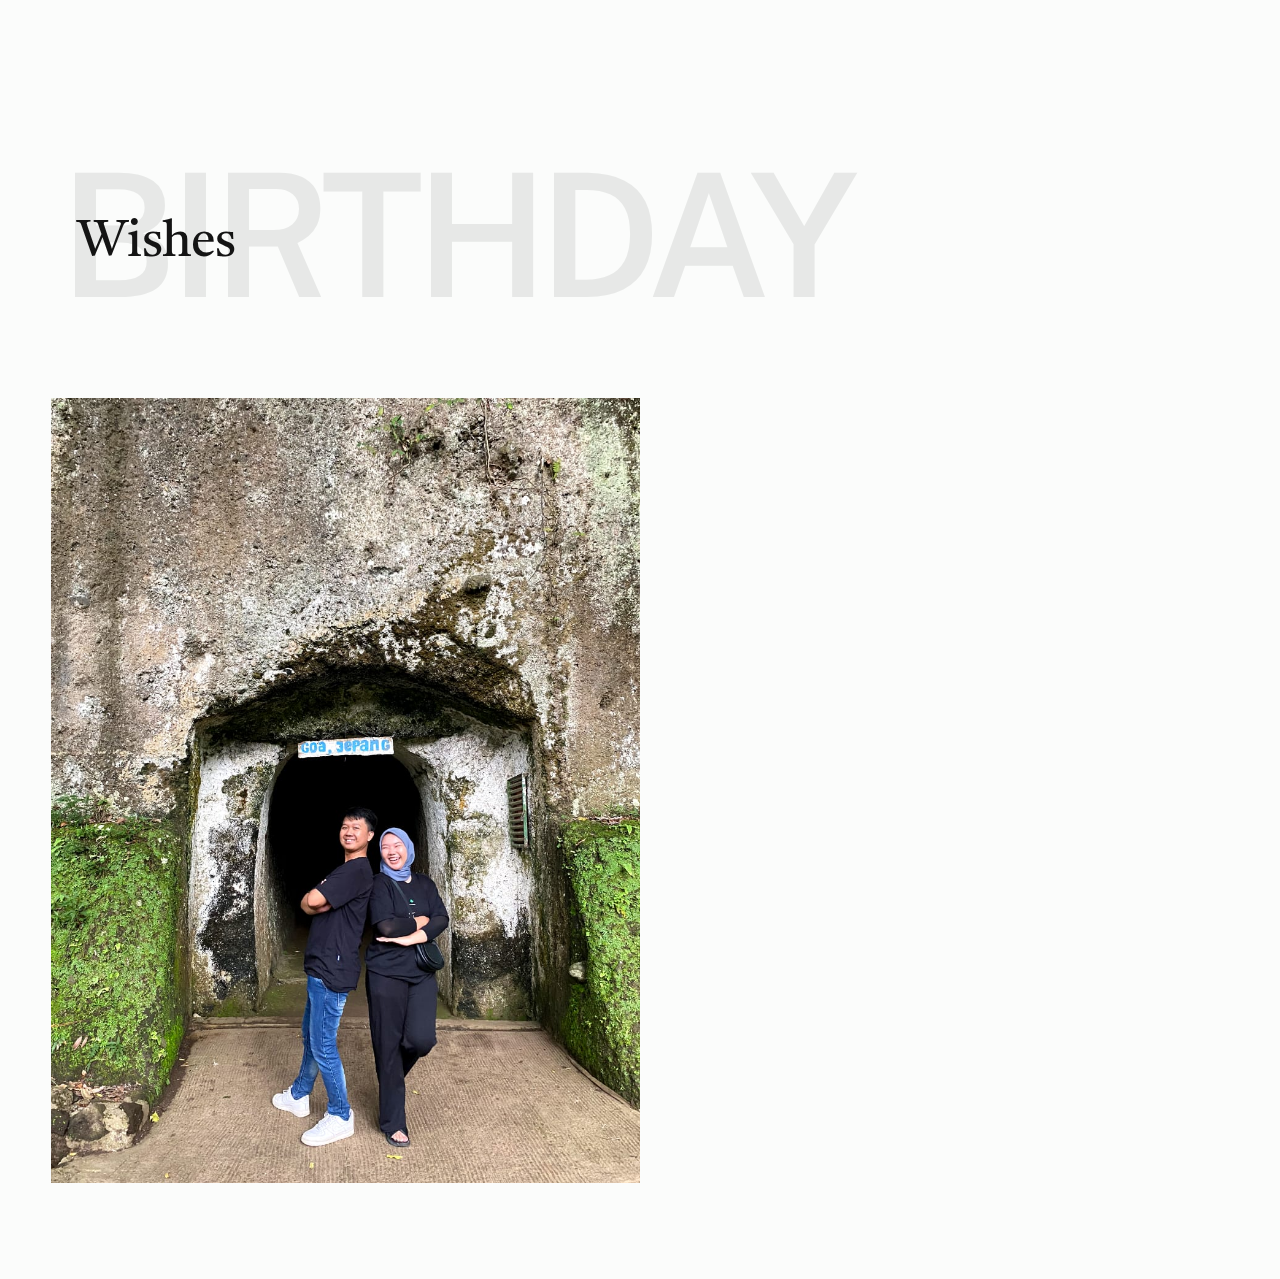
==== index2.html @ 50a19ddb "Add files via upload" ====
<!DOCTYPE html>
<html lang="en" class="no-js" >
<head>

    <!--- basic page needs
    ================================================== -->
    <meta charset="utf-8">
    <meta name="viewport" content="width=device-width, initial-scale=1">
    <title>Hudson</title>

    <script>
        document.documentElement.classList.remove('no-js');
        document.documentElement.classList.add('js');
    </script>

    <!-- CSS
    ================================================== -->
    <link rel="stylesheet" href="css/vendor.css">
    <link rel="stylesheet" href="css/styles.css">

    <!-- favicons
    ================================================== -->
    <link rel="apple-touch-icon" sizes="180x180" href="apple-touch-icon.png">
    <link rel="icon" type="image/png" sizes="32x32" href="favicon-32x32.png">
    <link rel="icon" type="image/png" sizes="16x16" href="favicon-16x16.png">
    <link rel="manifest" href="site.webmanifest">

</head>


<body id="top">

    
    <!-- preloader
    ================================================== -->
    <div id="preloader">
        <div id="loader" class="dots-fade">
            <div></div>
            <div></div>
            <div></div>
        </div>
    </div>


    <!-- page wrap
    ================================================== -->
    <div id="page" class="s-pagewrap">

   <!-- # works
        ================================================== -->
        <section id="works" class="s-works target-section">

            <div class="row">
                <div class="column xl-12">
                    <div class="section-header" data-num="BIRTHDAY">
                        <h2 class="text-display-title">Wishes</h2>
                    </div> <!-- end section-header -->
                </div>
            </div>

            <div class="row folio-entries">

                <div class="column entry">
                    <a href="img/1a.jpeg" class="entry__link glightbox" data-glightbox="title: White Knit Cap; description: .entry__desc-01">
                        <div class="entry__thumb">
                            <img src="img/1a.jpeg" srcset="img/1a.jpeg 1x, img/1a.jpeg 2x" alt="">
                        </div>
                        <div class="entry__info">
                            <h4 class="entry__title">UCAPAN</h4>
                            <div class="entry__cat">Refa(Ngab) and Teh Ica</div>
                        </div>
                    </a>

                    <div class="glightbox-desc entry__desc-01">
                        <p>
                            Dear WANDA WULANDARI! Selamat bertambah usia yaa! Semoga panjang umur,sehat selalu,dimudahkan rezekinya,dimudahkan segala urusannya. Semoga di usia yang sekarang menjadi pribadi yang lebih baik,lebih bahagia,dan lebih ceria lagi yaa😚 Semoga apapun yang yg belum tercapai diusia sebelumnya bisa tercapai semua keinginannya di usia yg sekrang😚 Semoga selalu dikelilingi orang2 baik dimanapun❤️
                            LOP U SOO!❤️❤️❤️❤️
                        </p>
                    </div>
                </div> <!-- entry -->

                <div class="column entry">
                    <a href="images/folio/gallery/g-woodcraft.jpg" class="entry__link glightbox" data-glightbox="title: WoodCraft; description: .entry__desc-02">
                        <div class="entry__thumb">
                            <img src="images/folio/woodcraft.jpg" srcset="images/folio/woodcraft.jpg 1x, images/folio/woodcraft@2x.jpg 2x" alt="">
                        </div>
                        <div class="entry__info">
                            <h4 class="entry__title">WoodCraft</h4>
                            <div class="entry__cat">Product Design</div>
                        </div>
                    </a>

                    <div class="glightbox-desc entry__desc-02">
                        <p>
                        Lorem ipsum dolor sit amet consectetur, adipisicing elit. 
                        Inventore ipsum iste soluta fugiat, impedit illum ducimus 
                        deleniti facilis ab, tempora non! Nisi, tempora provident.
                        <a href="https://www.behance.net/">Project Link</a>.
                        </p>
                    </div>
                </div> <!-- entry -->

                <div class="column entry">
                    <a href="images/folio/gallery/g-tulips.jpg" class="entry__link glightbox" data-glightbox="title: Caffeine & Tulips; description: .entry__desc-03">
                        <div class="entry__thumb">
                            <img src="images/folio/caffeine_and_tulips.jpg" srcset="images/folio/caffeine_and_tulips.jpg 1x, images/folio/caffeine_and_tulips@2x.jpg 2x" alt="">
                        </div>
                        <div class="entry__info">
                            <h4 class="entry__title">Caffeine & Tulips</h4>
                            <div class="entry__cat">Brand Identity</div>
                        </div>
                    </a>

                    <div class="glightbox-desc entry__desc-03">
                        <p>
                        Lorem ipsum dolor sit amet consectetur, adipisicing elit. 
                        Inventore ipsum iste soluta fugiat, impedit illum ducimus 
                        deleniti facilis ab, tempora non! Nisi, tempora provident.
                        <a href="https://www.behance.net/">Project Link</a>.
                        </p>
                    </div>
                </div> <!-- entry -->

                <div class="column entry">
                    <a href="images/folio/gallery/g-grayscale.jpg" class="entry__link glightbox" data-glightbox="title: Grayscale; description: .entry__desc-04">
                        <div class="entry__thumb">
                            <img src="images/folio/grayscale.jpg" srcset="images/folio/grayscale.jpg 1x, images/folio/grayscale@2x.jpg 2x" alt="">
                        </div>
                        <div class="entry__info">
                            <h4 class="entry__title">Grayscale</h4>
                            <div class="entry__cat">Product Design</div>
                        </div>
                    </a>

                    <div class="glightbox-desc entry__desc-04">
                        <p>
                        Lorem ipsum dolor sit amet consectetur, adipisicing elit. 
                        Inventore ipsum iste soluta fugiat, impedit illum ducimus 
                        deleniti facilis ab, tempora non! Nisi, tempora provident.
                        <a href="https://www.behance.net/">Project Link</a>.
                        </p>
                    </div>
                </div> <!-- entry -->

                <div class="column entry">
                    <a href="images/folio/gallery/g-lamp.jpg" class="entry__link glightbox" data-glightbox="title: The Lamp; description: .entry__desc-05">
                        <div class="entry__thumb">
                            <img src="images/folio/lamp.jpg" srcset="images/folio/lamp.jpg 1x, images/folio/lamp@2x.jpg 2x" alt="">
                        </div>
                        <div class="entry__info">
                            <h4 class="entry__title">The Lamp</h4>
                            <div class="entry__cat">Brand Identity</div>
                        </div>
                    </a>

                    <div class="glightbox-desc entry__desc-05">
                        <p>
                        Lorem ipsum dolor sit amet consectetur, adipisicing elit. 
                        Inventore ipsum iste soluta fugiat, impedit illum ducimus 
                        deleniti facilis ab, tempora non! Nisi, tempora provident.
                        <a href="https://www.behance.net/">Project Link</a>.
                        </p>
                    </div>
                </div> <!-- entry -->

                <div class="column entry">
                    <a href="images/folio/gallery/g-tropical.jpg" class="entry__link glightbox" data-glightbox="title: Tropical; description: .entry__desc-06">
                        <div class="entry__thumb">
                            <img src="images/folio/tropical.jpg" srcset="images/folio/tropical.jpg 1x, images/folio/tropical@2x.jpg 2x" alt="">
                        </div>
                        <div class="entry__info">
                            <h4 class="entry__title">Tropical</h4>
                            <div class="entry__cat">Frontend Design</div>
                        </div>
                    </a>

                    <div class="glightbox-desc entry__desc-06">
                        <p>
                        Lorem ipsum dolor sit amet consectetur, adipisicing elit. 
                        Inventore ipsum iste soluta fugiat, impedit illum ducimus 
                        deleniti facilis ab, tempora non! Nisi, tempora provident.
                        <a href="https://www.behance.net/">Project Link</a>.
                        </p>
                    </div>
                </div> <!-- entry --> 

            </div> <!-- folio entries -->


           

        </section> <!-- end s-works --> 

    </div> <!-- end page-wrap -->


    <!-- Java Script
    ================================================== -->
    <script src="js/plugins.js"></script>
    <script src="js/main.js"></script>
    

</body>
</html>
---- css/vendor.css ----
/* ===================================================================
 * Hudson Third-party Stylesheets
 * Template Ver. 1.0.0
 * 04-03-2023
 * -------------------------------------------------------------------
 *
 * TOC:
 * # PrismJS 
 * # Swiper
 * # GLightbox
 *
 * ------------------------------------------------------------------- */
 

/* ===================================================================
 * # PrismJS 1.20.0
 *   https://prismjs.com/download.html#themes=prism-okaidia&languages=markup+css+clike+javascript+markup-templating+php 
 *   
 *   okaidia theme for JavaScript, CSS and HTML
 *   Loosely based on Monokai textmate theme by http://www.monokai.nl/
 *   @author ocodia
 * ------------------------------------------------------------------- */
code[class*=language-],
pre[class*=language-] {
    color          : #f8f8f2;
    background     : none;
    text-shadow    : 0 1px rgba(0, 0, 0, 0.3);
    font-family    : var(--font-mono);
    font-size      : calc(var(--text-size) * 0.9444);
    text-align     : left;
    white-space    : pre;
    word-spacing   : normal;
    word-break     : normal;
    word-wrap      : normal;
    line-height    : var(--vspace-1);
    -moz-tab-size  : 4;
    -o-tab-size    : 4;
    tab-size       : 4;
    -webkit-hyphens: none;
    hyphens        : none;
}

/* Code blocks */
pre[class*=language-] {
    padding : var(--vspace-0_5) 0 var(--vspace-1);
    margin  : var(--vspace-1) 0;
    overflow: auto;
}

:not(pre)>code[class*=language-],
pre[class*=language-] {
    background: #272822;
}

/* Inline code */
:not(pre)>code[class*=language-] {
    padding    : 0.1em;
    white-space: normal;
}

.token.comment,
.token.prolog,
.token.doctype,
.token.cdata {
    color: slategray;
}

.token.punctuation {
    color: #f8f8f2;
}

.token.namespace {
    opacity: 0.7;
}

.token.property,
.token.tag,
.token.constant,
.token.symbol,
.token.deleted {
    color: #f92672;
}

.token.boolean,
.token.number {
    color: #ae81ff;
}

.token.selector,
.token.attr-name,
.token.string,
.token.char,
.token.builtin,
.token.inserted {
    color: #a6e22e;
}

.token.operator,
.token.entity,
.token.url,
.language-css .token.string,
.style .token.string,
.token.variable {
    color: #f8f8f2;
}

.token.atrule,
.token.attr-value,
.token.function,
.token.class-name {
    color: #e6db74;
}

.token.keyword {
    color: #66d9ef;
}

.token.regex,
.token.important {
    color: #fd971f;
}

.token.important,
.token.bold {
    font-weight: bold;
}

.token.italic {
    font-style: italic;
}

.token.entity {
    cursor: help;
}


/* ===================================================================
 * # Swiper 6.4.5
 *   Most modern mobile touch slider and framework with hardware accelerated transitions
 *   https://swiperjs.com
 *
 *   Copyright 2014-2020 Vladimir Kharlampidi
 *
 *   Released under the MIT License
 *
 *   Released on: December 18, 2020
 * ------------------------------------------------------------------- */
@font-face {
    font-family: "swiper-icons";
    src        : url("data:application/font-woff;charset=utf-8;base64, [base64]//wADZ2x5ZgAAAywAAADMAAAD2MHtryVoZWFkAAABbAAAADAAAAA2E2+eoWhoZWEAAAGcAAAAHwAAACQC9gDzaG10eAAAAigAAAAZAAAArgJkABFsb2NhAAAC0AAAAFoAAABaFQAUGG1heHAAAAG8AAAAHwAAACAAcABAbmFtZQAAA/gAAAE5AAACXvFdBwlwb3N0AAAFNAAAAGIAAACE5s74hXjaY2BkYGAAYpf5Hu/j+W2+MnAzMYDAzaX6QjD6/4//Bxj5GA8AuRwMYGkAPywL13jaY2BkYGA88P8Agx4j+/8fQDYfA1AEBWgDAIB2BOoAeNpjYGRgYNBh4GdgYgABEMnIABJzYNADCQAACWgAsQB42mNgYfzCOIGBlYGB0YcxjYGBwR1Kf2WQZGhhYGBiYGVmgAFGBiQQkOaawtDAoMBQxXjg/wEGPcYDDA4wNUA2CCgwsAAAO4EL6gAAeNpj2M0gyAACqxgGNWBkZ2D4/wMA+xkDdgAAAHjaY2BgYGaAYBkGRgYQiAHyGMF8FgYHIM3DwMHABGQrMOgyWDLEM1T9/w8UBfEMgLzE////P/5//f/V/xv+r4eaAAeMbAxwIUYmIMHEgKYAYjUcsDAwsLKxc3BycfPw8jEQA/[base64]/uznmfPFBNODM2K7MTQ45YEAZqGP81AmGGcF3iPqOop0r1SPTaTbVkfUe4HXj97wYE+yNwWYxwWu4v1ugWHgo3S1XdZEVqWM7ET0cfnLGxWfkgR42o2PvWrDMBSFj/IHLaF0zKjRgdiVMwScNRAoWUoH78Y2icB/yIY09An6AH2Bdu/UB+yxopYshQiEvnvu0dURgDt8QeC8PDw7Fpji3fEA4z/PEJ6YOB5hKh4dj3EvXhxPqH/SKUY3rJ7srZ4FZnh1PMAtPhwP6fl2PMJMPDgeQ4rY8YT6Gzao0eAEA409DuggmTnFnOcSCiEiLMgxCiTI6Cq5DZUd3Qmp10vO0LaLTd2cjN4fOumlc7lUYbSQcZFkutRG7g6JKZKy0RmdLY680CDnEJ+UMkpFFe1RN7nxdVpXrC4aTtnaurOnYercZg2YVmLN/d/gczfEimrE/fs/bOuq29Zmn8tloORaXgZgGa78yO9/cnXm2BpaGvq25Dv9S4E9+5SIc9PqupJKhYFSSl47+Qcr1mYNAAAAeNptw0cKwkAAAMDZJA8Q7OUJvkLsPfZ6zFVERPy8qHh2YER+3i/BP83vIBLLySsoKimrqKqpa2hp6+jq6RsYGhmbmJqZSy0sraxtbO3sHRydnEMU4uR6yx7JJXveP7WrDycAAAAAAAH//wACeNpjYGRgYOABYhkgZgJCZgZNBkYGLQZtIJsFLMYAAAw3ALgAeNolizEKgDAQBCchRbC2sFER0YD6qVQiBCv/H9ezGI6Z5XBAw8CBK/m5iQQVauVbXLnOrMZv2oLdKFa8Pjuru2hJzGabmOSLzNMzvutpB3N42mNgZGBg4GKQYzBhYMxJLMlj4GBgAYow/P/PAJJhLM6sSoWKfWCAAwDAjgbRAAB42mNgYGBkAIIbCZo5IPrmUn0hGA0AO8EFTQAA") format("woff");
    font-weight: 400;
    font-style : normal;
}

:root {
    --swiper-theme-color: #007aff;
}

.swiper-container {
    margin-left : auto;
    margin-right: auto;
    position    : relative;
    overflow    : hidden;
    list-style  : none;
    padding     : 0;
    /* Fix of Webkit flickering */
    z-index     : 1;
}

.swiper-container-vertical>.swiper-wrapper {
    flex-direction: column;
}

.swiper-wrapper {
    position           : relative;
    width              : 100%;
    height             : 100%;
    z-index            : 1;
    display            : flex;
    transition-property: transform;
    box-sizing         : content-box;
}

.swiper-container-android .swiper-slide,
.swiper-wrapper {
    transform: translate3d(0px, 0, 0);
}

.swiper-container-multirow>.swiper-wrapper {
    flex-wrap: wrap;
}

.swiper-container-multirow-column>.swiper-wrapper {
    flex-wrap     : wrap;
    flex-direction: column;
}

.swiper-container-free-mode>.swiper-wrapper {
    transition-timing-function: ease-out;
    margin                    : 0 auto;
}

.swiper-slide {
    flex-shrink        : 0;
    width              : 100%;
    height             : 100%;
    position           : relative;
    transition-property: transform;
}

.swiper-slide-invisible-blank {
    visibility: hidden;
}

/* Auto Height */
.swiper-container-autoheight,
.swiper-container-autoheight .swiper-slide {
    height: auto;
}

.swiper-container-autoheight .swiper-wrapper {
    align-items        : flex-start;
    transition-property: transform, height;
}

/* 3D Effects */
.swiper-container-3d {
    perspective: 1200px;
}

.swiper-container-3d .swiper-wrapper,
.swiper-container-3d .swiper-slide,
.swiper-container-3d .swiper-slide-shadow-left,
.swiper-container-3d .swiper-slide-shadow-right,
.swiper-container-3d .swiper-slide-shadow-top,
.swiper-container-3d .swiper-slide-shadow-bottom,
.swiper-container-3d .swiper-cube-shadow {
    transform-style: preserve-3d;
}

.swiper-container-3d .swiper-slide-shadow-left,
.swiper-container-3d .swiper-slide-shadow-right,
.swiper-container-3d .swiper-slide-shadow-top,
.swiper-container-3d .swiper-slide-shadow-bottom {
    position      : absolute;
    left          : 0;
    top           : 0;
    width         : 100%;
    height        : 100%;
    pointer-events: none;
    z-index       : 10;
}

.swiper-container-3d .swiper-slide-shadow-left {
    background-image: linear-gradient(to left, rgba(0, 0, 0, 0.5), rgba(0, 0, 0, 0));
}

.swiper-container-3d .swiper-slide-shadow-right {
    background-image: linear-gradient(to right, rgba(0, 0, 0, 0.5), rgba(0, 0, 0, 0));
}

.swiper-container-3d .swiper-slide-shadow-top {
    background-image: linear-gradient(to top, rgba(0, 0, 0, 0.5), rgba(0, 0, 0, 0));
}

.swiper-container-3d .swiper-slide-shadow-bottom {
    background-image: linear-gradient(to bottom, rgba(0, 0, 0, 0.5), rgba(0, 0, 0, 0));
}

/* CSS Mode */
.swiper-container-css-mode>.swiper-wrapper {
    overflow          : auto;
    scrollbar-width   : none;
    /* For Firefox */
    -ms-overflow-style: none;
    /* For Internet Explorer and Edge */
}

.swiper-container-css-mode>.swiper-wrapper::-webkit-scrollbar {
    display: none;
}

.swiper-container-css-mode>.swiper-wrapper>.swiper-slide {
    scroll-snap-align: start start;
}

.swiper-container-horizontal.swiper-container-css-mode>.swiper-wrapper {
    scroll-snap-type: x mandatory;
}

.swiper-container-vertical.swiper-container-css-mode>.swiper-wrapper {
    scroll-snap-type: y mandatory;
}

:root {
    --swiper-navigation-size : 44px;
    /*
    --swiper-navigation-color: var(--swiper-theme-color);
    */
}

.swiper-button-prev,
.swiper-button-next {
    position       : absolute;
    top            : 50%;
    width          : calc(var(--swiper-navigation-size) / 44 * 27);
    height         : var(--swiper-navigation-size);
    margin-top     : calc(-1 * var(--swiper-navigation-size) / 2);
    z-index        : 10;
    cursor         : pointer;
    display        : flex;
    align-items    : center;
    justify-content: center;
    color          : var(--swiper-navigation-color, var(--swiper-theme-color));
}

.swiper-button-prev.swiper-button-disabled,
.swiper-button-next.swiper-button-disabled {
    opacity       : 0.35;
    cursor        : auto;
    pointer-events: none;
}

.swiper-button-prev:after,
.swiper-button-next:after {
    font-family   : swiper-icons;
    font-size     : var(--swiper-navigation-size);
    text-transform: none !important;
    letter-spacing: 0;
    text-transform: none;
    font-variant  : initial;
    line-height   : 1;
}

.swiper-button-prev,
.swiper-container-rtl .swiper-button-next {
    left : 10px;
    right: auto;
}

.swiper-button-prev:after,
.swiper-container-rtl .swiper-button-next:after {
    content: "prev";
}

.swiper-button-next,
.swiper-container-rtl .swiper-button-prev {
    right: 10px;
    left : auto;
}

.swiper-button-next:after,
.swiper-container-rtl .swiper-button-prev:after {
    content: "next";
}

.swiper-button-prev.swiper-button-white,
.swiper-button-next.swiper-button-white {
    --swiper-navigation-color: #ffffff;
}

.swiper-button-prev.swiper-button-black,
.swiper-button-next.swiper-button-black {
    --swiper-navigation-color: #000000;
}

.swiper-button-lock {
    display: none;
}

:root {
    /*
    --swiper-pagination-color: var(--swiper-theme-color);
    */
}

.swiper-pagination {
    position  : absolute;
    text-align: center;
    transition: 300ms opacity;
    transform : translate3d(0, 0, 0);
    z-index   : 10;
}

.swiper-pagination.swiper-pagination-hidden {
    opacity: 0;
}

/* Common Styles */
.swiper-pagination-fraction,
.swiper-pagination-custom,
.swiper-container-horizontal>.swiper-pagination-bullets {
    bottom: 10px;
    left  : 0;
    width : 100%;
}

/* Bullets */
.swiper-pagination-bullets-dynamic {
    overflow : hidden;
    font-size: 0;
}

.swiper-pagination-bullets-dynamic .swiper-pagination-bullet {
    transform: scale(0.33);
    position : relative;
}

.swiper-pagination-bullets-dynamic .swiper-pagination-bullet-active {
    transform: scale(1);
}

.swiper-pagination-bullets-dynamic .swiper-pagination-bullet-active-main {
    transform: scale(1);
}

.swiper-pagination-bullets-dynamic .swiper-pagination-bullet-active-prev {
    transform: scale(0.66);
}

.swiper-pagination-bullets-dynamic .swiper-pagination-bullet-active-prev-prev {
    transform: scale(0.33);
}

.swiper-pagination-bullets-dynamic .swiper-pagination-bullet-active-next {
    transform: scale(0.66);
}

.swiper-pagination-bullets-dynamic .swiper-pagination-bullet-active-next-next {
    transform: scale(0.33);
}

.swiper-pagination-bullet {
    width        : 8px;
    height       : 8px;
    display      : inline-block;
    border-radius: 100%;
    background   : #000;
    opacity      : 0.2;
}

button.swiper-pagination-bullet {
    border            : none;
    margin            : 0;
    padding           : 0;
    box-shadow        : none;
    -webkit-appearance: none;
    -moz-appearance   : none;
    appearance        : none;
}

.swiper-pagination-clickable .swiper-pagination-bullet {
    cursor: pointer;
}

.swiper-pagination-bullet-active {
    opacity   : 1;
    background: var(--swiper-pagination-color, var(--swiper-theme-color));
}

.swiper-container-vertical>.swiper-pagination-bullets {
    right    : 10px;
    top      : 50%;
    transform: translate3d(0px, -50%, 0);
}

.swiper-container-vertical>.swiper-pagination-bullets .swiper-pagination-bullet {
    margin : 6px 0;
    display: block;
}

.swiper-container-vertical>.swiper-pagination-bullets.swiper-pagination-bullets-dynamic {
    top      : 50%;
    transform: translateY(-50%);
    width    : 8px;
}

.swiper-container-vertical>.swiper-pagination-bullets.swiper-pagination-bullets-dynamic .swiper-pagination-bullet {
    display   : inline-block;
    transition: 200ms transform, 200ms top;
}

.swiper-container-horizontal>.swiper-pagination-bullets .swiper-pagination-bullet {
    margin: 0 4px;
}

.swiper-container-horizontal>.swiper-pagination-bullets.swiper-pagination-bullets-dynamic {
    left       : 50%;
    transform  : translateX(-50%);
    white-space: nowrap;
}

.swiper-container-horizontal>.swiper-pagination-bullets.swiper-pagination-bullets-dynamic .swiper-pagination-bullet {
    transition: 200ms transform, 200ms left;
}

.swiper-container-horizontal.swiper-container-rtl>.swiper-pagination-bullets-dynamic .swiper-pagination-bullet {
    transition: 200ms transform, 200ms right;
}

/* Progress */
.swiper-pagination-progressbar {
    background: rgba(0, 0, 0, 0.25);
    position  : absolute;
}

.swiper-pagination-progressbar .swiper-pagination-progressbar-fill {
    background      : var(--swiper-pagination-color, var(--swiper-theme-color));
    position        : absolute;
    left            : 0;
    top             : 0;
    width           : 100%;
    height          : 100%;
    transform       : scale(0);
    transform-origin: left top;
}

.swiper-container-rtl .swiper-pagination-progressbar .swiper-pagination-progressbar-fill {
    transform-origin: right top;
}

.swiper-container-horizontal>.swiper-pagination-progressbar,
.swiper-container-vertical>.swiper-pagination-progressbar.swiper-pagination-progressbar-opposite {
    width : 100%;
    height: 4px;
    left  : 0;
    top   : 0;
}

.swiper-container-vertical>.swiper-pagination-progressbar,
.swiper-container-horizontal>.swiper-pagination-progressbar.swiper-pagination-progressbar-opposite {
    width : 4px;
    height: 100%;
    left  : 0;
    top   : 0;
}

.swiper-pagination-white {
    --swiper-pagination-color: #ffffff;
}

.swiper-pagination-black {
    --swiper-pagination-color: #000000;
}

.swiper-pagination-lock {
    display: none;
}

/* Scrollbar */
.swiper-scrollbar {
    border-radius   : 10px;
    position        : relative;
    -ms-touch-action: none;
    background      : rgba(0, 0, 0, 0.1);
}

.swiper-container-horizontal>.swiper-scrollbar {
    position: absolute;
    left    : 1%;
    bottom  : 3px;
    z-index : 50;
    height  : 5px;
    width   : 98%;
}

.swiper-container-vertical>.swiper-scrollbar {
    position: absolute;
    right   : 3px;
    top     : 1%;
    z-index : 50;
    width   : 5px;
    height  : 98%;
}

.swiper-scrollbar-drag {
    height       : 100%;
    width        : 100%;
    position     : relative;
    background   : rgba(0, 0, 0, 0.5);
    border-radius: 10px;
    left         : 0;
    top          : 0;
}

.swiper-scrollbar-cursor-drag {
    cursor: move;
}

.swiper-scrollbar-lock {
    display: none;
}

.swiper-zoom-container {
    width          : 100%;
    height         : 100%;
    display        : flex;
    justify-content: center;
    align-items    : center;
    text-align     : center;
}

.swiper-zoom-container>img,
.swiper-zoom-container>svg,
.swiper-zoom-container>canvas {
    max-width    : 100%;
    max-height   : 100%;
    -o-object-fit: contain;
    object-fit   : contain;
}

.swiper-slide-zoomed {
    cursor: move;
}

/* Preloader */
:root {
    /*
    --swiper-preloader-color: var(--swiper-theme-color);
    */
}

.swiper-lazy-preloader {
    width           : 42px;
    height          : 42px;
    position        : absolute;
    left            : 50%;
    top             : 50%;
    margin-left     : -21px;
    margin-top      : -21px;
    z-index         : 10;
    transform-origin: 50%;
    animation       : swiper-preloader-spin 1s infinite linear;
    box-sizing      : border-box;
    border          : 4px solid var(--swiper-preloader-color, var(--swiper-theme-color));
    border-radius   : 50%;
    border-top-color: transparent;
}

.swiper-lazy-preloader-white {
    --swiper-preloader-color: #fff;
}

.swiper-lazy-preloader-black {
    --swiper-preloader-color: #000;
}

@keyframes swiper-preloader-spin {
    100% {
        transform: rotate(360deg);
    }
}

/* a11y */
.swiper-container .swiper-notification {
    position      : absolute;
    left          : 0;
    top           : 0;
    pointer-events: none;
    opacity       : 0;
    z-index       : -1000;
}

.swiper-container-fade.swiper-container-free-mode .swiper-slide {
    transition-timing-function: ease-out;
}

.swiper-container-fade .swiper-slide {
    pointer-events     : none;
    transition-property: opacity;
}

.swiper-container-fade .swiper-slide .swiper-slide {
    pointer-events: none;
}

.swiper-container-fade .swiper-slide-active,
.swiper-container-fade .swiper-slide-active .swiper-slide-active {
    pointer-events: auto;
}

.swiper-container-cube {
    overflow: visible;
}

.swiper-container-cube .swiper-slide {
    pointer-events             : none;
    -webkit-backface-visibility: hidden;
    backface-visibility        : hidden;
    z-index                    : 1;
    visibility                 : hidden;
    transform-origin           : 0 0;
    width                      : 100%;
    height                     : 100%;
}

.swiper-container-cube .swiper-slide .swiper-slide {
    pointer-events: none;
}

.swiper-container-cube.swiper-container-rtl .swiper-slide {
    transform-origin: 100% 0;
}

.swiper-container-cube .swiper-slide-active,
.swiper-container-cube .swiper-slide-active .swiper-slide-active {
    pointer-events: auto;
}

.swiper-container-cube .swiper-slide-active,
.swiper-container-cube .swiper-slide-next,
.swiper-container-cube .swiper-slide-prev,
.swiper-container-cube .swiper-slide-next+.swiper-slide {
    pointer-events: auto;
    visibility    : visible;
}

.swiper-container-cube .swiper-slide-shadow-top,
.swiper-container-cube .swiper-slide-shadow-bottom,
.swiper-container-cube .swiper-slide-shadow-left,
.swiper-container-cube .swiper-slide-shadow-right {
    z-index                    : 0;
    -webkit-backface-visibility: hidden;
    backface-visibility        : hidden;
}

.swiper-container-cube .swiper-cube-shadow {
    position  : absolute;
    left      : 0;
    bottom    : 0px;
    width     : 100%;
    height    : 100%;
    background: #000;
    opacity   : 0.6;
    filter    : blur(50px);
    z-index   : 0;
}

.swiper-container-flip {
    overflow: visible;
}

.swiper-container-flip .swiper-slide {
    pointer-events             : none;
    -webkit-backface-visibility: hidden;
    backface-visibility        : hidden;
    z-index                    : 1;
}

.swiper-container-flip .swiper-slide .swiper-slide {
    pointer-events: none;
}

.swiper-container-flip .swiper-slide-active,
.swiper-container-flip .swiper-slide-active .swiper-slide-active {
    pointer-events: auto;
}

.swiper-container-flip .swiper-slide-shadow-top,
.swiper-container-flip .swiper-slide-shadow-bottom,
.swiper-container-flip .swiper-slide-shadow-left,
.swiper-container-flip .swiper-slide-shadow-right {
    z-index                    : 0;
    -webkit-backface-visibility: hidden;
    backface-visibility        : hidden;
}


/* ==========================================================================
 * # GLightbox
 *
 * GLightbox 3.2.0
 * https://biati-digital.github.io/glightbox/
 * -------------------------------------------------------------------------- 
 */
.glightbox-container {
    width                      : 100%;
    height                     : 100%;
    position                   : fixed;
    top                        : 0;
    left                       : 0;
    z-index                    : 999999 !important;
    overflow                   : hidden;
    touch-action               : none;
    -webkit-text-size-adjust   : 100%;
    -moz-text-size-adjust      : 100%;
    text-size-adjust           : 100%;
    -webkit-backface-visibility: hidden;
    backface-visibility        : hidden;
    outline                    : none;
}

.glightbox-container.inactive {
    display: none;
}

.glightbox-container .gcontainer {
    position: relative;
    width   : 100%;
    height  : 100%;
    z-index : 9999;
    overflow: hidden;
}

.glightbox-container .gslider {
    transition     : transform 0.4s ease;
    height         : 100%;
    left           : 0;
    top            : 0;
    width          : 100%;
    position       : relative;
    overflow       : hidden;
    display        : flex !important;
    justify-content: center;
    align-items    : center;
    transform      : translate3d(0, 0, 0);
}

.glightbox-container .gslide {
    width              : 100%;
    position           : absolute;
    -webkit-user-select: none;
    -moz-user-select   : none;
    user-select        : none;
    display            : flex;
    align-items        : center;
    justify-content    : center;
    opacity            : 0;
}

.glightbox-container .gslide.current {
    opacity : 1;
    z-index : 99999;
    position: relative;
}

.glightbox-container .gslide.prev {
    opacity: 1;
    z-index: 9999;
}

.glightbox-container .gslide-inner-content {
    width: 100%;
}

.glightbox-container .ginner-container {
    position       : relative;
    width          : 100%;
    display        : flex;
    justify-content: center;
    flex-direction : column;
    max-width      : 100%;
    margin         : auto;
    height         : 100vh;
}

.glightbox-container .ginner-container.gvideo-container {
    width: 100%;
}

.glightbox-container .ginner-container.desc-bottom,
.glightbox-container .ginner-container.desc-top {
    flex-direction: column;
}

.glightbox-container .ginner-container.desc-left,
.glightbox-container .ginner-container.desc-right {
    max-width: 100% !important;
}

.gslide iframe,
.gslide video {
    outline                   : none !important;
    border                    : none;
    min-height                : 165px;
    -webkit-overflow-scrolling: touch;
    touch-action              : auto;
}

.gslide:not(.current) {
    pointer-events: none;
}

.gslide-image {
    align-items: center;
}

.gslide-image img {
    max-height         : 100vh;
    display            : block;
    padding            : 0;
    float              : none;
    outline            : none;
    border             : none;
    -webkit-user-select: none;
    -moz-user-select   : none;
    user-select        : none;
    max-width          : 100vw;
    width              : auto;
    height             : auto;
    -o-object-fit      : cover;
    object-fit         : cover;
    touch-action       : none;
    margin             : auto;
    min-width          : 200px;
}

.desc-top .gslide-image img,
.desc-bottom .gslide-image img {
    width: auto;
}

.desc-left .gslide-image img,
.desc-right .gslide-image img {
    width    : auto;
    max-width: 100%;
}

.gslide-image img.zoomable {
    position: relative;
}

.gslide-image img.dragging {
    cursor    : grabbing !important;
    transition: none;
}

.gslide-video {
    position : relative;
    max-width: 100vh;
    width    : 100% !important;
}

.gslide-video .plyr__poster-enabled.plyr--loading .plyr__poster {
    display: none;
}

.gslide-video .gvideo-wrapper {
    width       : 100%;
    /* max-width: 160vmin; */
    margin      : auto;
}

.gslide-video::before {
    content   : "";
    position  : absolute;
    width     : 100%;
    height    : 100%;
    background: rgba(255, 0, 0, 0.34);
    display   : none;
}

.gslide-video.playing::before {
    display: none;
}

.gslide-video.fullscreen {
    max-width: 100% !important;
    min-width: 100%;
    height   : 75vh;
}

.gslide-video.fullscreen video {
    max-width: 100% !important;
    width    : 100% !important;
}

.gslide-inline {
    background: #fff;
    text-align: left;
    max-height: calc(100vh - 40px);
    overflow  : auto;
    max-width : 100%;
    margin    : auto;
}

.gslide-inline .ginlined-content {
    padding: 20px;
    width  : 100%;
}

.gslide-inline .dragging {
    cursor    : grabbing !important;
    transition: none;
}

.ginlined-content {
    overflow: auto;
    display : block !important;
    opacity : 1;
}

.gslide-external {
    display   : flex;
    width     : 100%;
    min-width : 100%;
    background: #fff;
    padding   : 0;
    overflow  : auto;
    max-height: 75vh;
    height    : 100%;
}

.gslide-media {
    display: flex;
    width  : auto;
}

.zoomed .gslide-media {
    box-shadow: none !important;
}

.desc-top .gslide-media,
.desc-bottom .gslide-media {
    margin        : 0 auto;
    flex-direction: column;
}

.gslide-description {
    position: relative;
    flex    : 1 0 100%;
}

.gslide-description.description-left,
.gslide-description.description-right {
    max-width: 100%;
}

.gslide-description.description-bottom,
.gslide-description.description-top {
    margin: 0 auto;
    width : 100%;
}

.gslide-description p {
    margin-bottom: 12px;
}

.gslide-description p:last-child {
    margin-bottom: 0;
}

.zoomed .gslide-description {
    display: none;
}

.glightbox-button-hidden {
    display: none;
}

/*
 * Description for mobiles
 * something like facebook does the description
 * for the photos
*/
.glightbox-mobile .glightbox-container .gslide-description {
    height        : auto !important;
    width         : 100%;
    position      : absolute;
    bottom        : 0;
    padding       : 19px 11px;
    max-width     : 100vw !important;
    order         : 2 !important;
    max-height    : 78vh;
    overflow      : auto !important;
    background    : linear-gradient(to bottom, rgba(0, 0, 0, 0) 0%, rgba(0, 0, 0, 0.75) 100%);
    transition    : opacity 0.3s linear;
    padding-bottom: 50px;
}

.glightbox-mobile .glightbox-container .gslide-title {
    color    : #fff;
    font-size: 1em;
}

.glightbox-mobile .glightbox-container .gslide-desc {
    color: #a1a1a1;
}

.glightbox-mobile .glightbox-container .gslide-desc a {
    color      : #fff;
    font-weight: bold;
}

.glightbox-mobile .glightbox-container .gslide-desc * {
    color: inherit;
}

.glightbox-mobile .glightbox-container .gslide-desc .desc-more {
    color  : #fff;
    opacity: 0.4;
}

.gdesc-open .gslide-media {
    transition: opacity 0.5s ease;
    opacity   : 0.4;
}

.gdesc-open .gdesc-inner {
    padding-bottom: 30px;
}

.gdesc-closed .gslide-media {
    transition: opacity 0.5s ease;
    opacity   : 1;
}

.greset {
    transition: all 0.3s ease;
}

.gabsolute {
    position: absolute;
}

.grelative {
    position: relative;
}

.glightbox-desc {
    display: none !important;
}

.glightbox-open {
    overflow: hidden;
}

.gloader {
    height            : 25px;
    width             : 25px;
    animation         : lightboxLoader 0.8s infinite linear;
    border            : 2px solid #fff;
    border-right-color: transparent;
    border-radius     : 50%;
    position          : absolute;
    display           : block;
    z-index           : 9999;
    left              : 0;
    right             : 0;
    margin            : 0 auto;
    top               : 47%;
}

.goverlay {
    width      : 100%;
    height     : calc(100vh + 1px);
    position   : fixed;
    top        : -1px;
    left       : 0;
    background : #000;
    will-change: opacity;
}

.glightbox-mobile .goverlay {
    background: #000;
}

.gprev,
.gnext,
.gclose {
    z-index        : 99999;
    cursor         : pointer;
    width          : 26px;
    height         : 44px;
    border         : none;
    display        : flex;
    justify-content: center;
    align-items    : center;
    flex-direction : column;
}

.gprev svg,
.gnext svg,
.gclose svg {
    display: block;
    width  : 25px;
    height : auto;
    margin : 0;
    padding: 0;
}

.gprev.disabled,
.gnext.disabled,
.gclose.disabled {
    opacity: 0.2;
}

.gprev .garrow,
.gnext .garrow,
.gclose .garrow {
    stroke: #fff;
}

.gbtn.focused {
    outline: 2px solid #0f3d81;
}

iframe.wait-autoplay {
    opacity: 0;
}

.glightbox-closing .gnext,
.glightbox-closing .gprev,
.glightbox-closing .gclose {
    opacity: 0 !important;
}

/*Skin */
.glightbox-clean .gslide-description {
    background: #fff;
}

.glightbox-clean .gdesc-inner {
    padding: 22px 20px;
}

.glightbox-clean .gslide-title {
    font-size    : 1em;
    font-weight  : normal;
    font-family  : arial;
    color        : #000;
    margin-bottom: 19px;
    line-height  : 1.4em;
}

.glightbox-clean .gslide-desc {
    font-size    : 0.86em;
    margin-bottom: 0;
    font-family  : arial;
    line-height  : 1.4em;
}

.glightbox-clean .gslide-video {
    background: #000;
}

.glightbox-clean .gprev,
.glightbox-clean .gnext,
.glightbox-clean .gclose {
    background-color: rgba(0, 0, 0, 0.75);
    border-radius   : 4px;
}

.glightbox-clean .gprev path,
.glightbox-clean .gnext path,
.glightbox-clean .gclose path {
    fill: #fff;
}

.glightbox-clean .gprev {
    position: absolute;
    top     : -100%;
    left    : 30px;
    width   : 40px;
    height  : 50px;
}

.glightbox-clean .gnext {
    position: absolute;
    top     : -100%;
    right   : 30px;
    width   : 40px;
    height  : 50px;
}

.glightbox-clean .gclose {
    width   : 35px;
    height  : 35px;
    top     : 15px;
    right   : 10px;
    position: absolute;
}

.glightbox-clean .gclose svg {
    width : 18px;
    height: auto;
}

.glightbox-clean .gclose:hover {
    opacity: 1;
}

/*CSS Animations*/
.gfadeIn {
    animation: gfadeIn 0.5s ease;
}

.gfadeOut {
    animation: gfadeOut 0.5s ease;
}

.gslideOutLeft {
    animation: gslideOutLeft 0.3s ease;
}

.gslideInLeft {
    animation: gslideInLeft 0.3s ease;
}

.gslideOutRight {
    animation: gslideOutRight 0.3s ease;
}

.gslideInRight {
    animation: gslideInRight 0.3s ease;
}

.gzoomIn {
    animation: gzoomIn 0.5s ease;
}

.gzoomOut {
    animation: gzoomOut 0.5s ease;
}

@keyframes lightboxLoader {
    0% {
        transform: rotate(0deg);
    }

    100% {
        transform: rotate(360deg);
    }
}

@keyframes gfadeIn {
    from {
        opacity: 0;
    }

    to {
        opacity: 1;
    }
}

@keyframes gfadeOut {
    from {
        opacity: 1;
    }

    to {
        opacity: 0;
    }
}

@keyframes gslideInLeft {
    from {
        opacity  : 0;
        transform: translate3d(-60%, 0, 0);
    }

    to {
        visibility: visible;
        transform : translate3d(0, 0, 0);
        opacity   : 1;
    }
}

@keyframes gslideOutLeft {
    from {
        opacity   : 1;
        visibility: visible;
        transform : translate3d(0, 0, 0);
    }

    to {
        transform : translate3d(-60%, 0, 0);
        opacity   : 0;
        visibility: hidden;
    }
}

@keyframes gslideInRight {
    from {
        opacity   : 0;
        visibility: visible;
        transform : translate3d(60%, 0, 0);
    }

    to {
        transform: translate3d(0, 0, 0);
        opacity  : 1;
    }
}

@keyframes gslideOutRight {
    from {
        opacity   : 1;
        visibility: visible;
        transform : translate3d(0, 0, 0);
    }

    to {
        transform: translate3d(60%, 0, 0);
        opacity  : 0;
    }
}

@keyframes gzoomIn {
    from {
        opacity  : 0;
        transform: scale3d(0.3, 0.3, 0.3);
    }

    to {
        opacity: 1;
    }
}

@keyframes gzoomOut {
    from {
        opacity: 1;
    }

    50% {
        opacity  : 0;
        transform: scale3d(0.3, 0.3, 0.3);
    }

    to {
        opacity: 0;
    }
}

@media (min-width: 769px) {
    .glightbox-container .ginner-container {
        width         : auto;
        height        : auto;
        flex-direction: row;
    }

    .glightbox-container .ginner-container.desc-top .gslide-description {
        order: 0;
    }

    .glightbox-container .ginner-container.desc-top .gslide-image,
    .glightbox-container .ginner-container.desc-top .gslide-image img {
        order: 1;
    }

    .glightbox-container .ginner-container.desc-left .gslide-description {
        order: 0;
    }

    .glightbox-container .ginner-container.desc-left .gslide-image {
        order: 1;
    }

    .gslide-image img {
        max-height: 97vh;
        max-width : 100%;
    }

    .gslide-image img.zoomable {
        cursor: zoom-in;
    }

    .zoomed .gslide-image img.zoomable {
        cursor: grab;
    }

    .gslide-inline {
        max-height: 95vh;
    }

    .gslide-external {
        max-height: 100vh;
    }

    .gslide-description.description-left,
    .gslide-description.description-right {
        max-width: 275px;
    }

    .glightbox-open {
        height: auto;
    }

    .goverlay {
        background: rgba(0, 0, 0, 0.92);
    }

    .glightbox-clean .gslide-media {
        box-shadow: 1px 2px 9px 0px rgba(0, 0, 0, 0.65);
    }

    .glightbox-clean .description-left .gdesc-inner,
    .glightbox-clean .description-right .gdesc-inner {
        position  : absolute;
        height    : 100%;
        overflow-y: auto;
    }

    .glightbox-clean .gprev,
    .glightbox-clean .gnext,
    .glightbox-clean .gclose {
        background-color: rgba(0, 0, 0, 0.32);
    }

    .glightbox-clean .gprev:hover,
    .glightbox-clean .gnext:hover,
    .glightbox-clean .gclose:hover {
        background-color: rgba(0, 0, 0, 0.7);
    }

    .glightbox-clean .gprev {
        top: 45%;
    }

    .glightbox-clean .gnext {
        top: 45%;
    }
}

@media (min-width: 992px) {
    .glightbox-clean .gclose {
        right: 24px;
    }
}

@media screen and (max-height: 420px) {
    .goverlay {
        background: #000;
    }
}
---- css/styles.css ----
@charset "UTF-8";

/* =================================================================== 
 * Hudson Main Stylesheet
 * Template Ver. 1.0.0
 * 04-03-2023
 * ------------------------------------------------------------------
 *
 * TOC:
 * # SETTINGS
 *      ## fonts 
 *      ## colors
 *      ## spacing and typescale
 *      ## grid variables
 * # CSS RESET
 * # GRID
 * # BASE SETUP
 * # UTILITY CLASSES
 * # TYPOGRAPHY 
 *      ## base type styles
 *      ## additional typography & helper classes
 *      ## lists
 *      ## media 
 *      ## spacing
 * # PRELOADER
 *      ## page loaded
 * # FORM 
 *      ## style placeholder text
 * # BUTTONS
 * # TABLE
 * # COMPONENTS
 *      ## pagination
 *      ## alert box 
 *      ## skillbars
 *      ## stats tabs
 * # PROJECT-WIDE SHARED STYLES
 *      ## section header
 *      ## social list
 *      ## swiper overrides
 *      ## glightbox overrides
 * # GRID-BASED LAYOUTS
 *      ## grid block
 *      ## list grid
 * # PAGE WRAP
 * # SITE HEADER
 *      ## logo
 *      ## main navigation
 *      ## mobile menu toggle
 * # INTRO
 *      ## intro content
 *      ## intro btn cv download
 *      ## intro social
 *      ## intro scroll down
 *      ## intro transitions
 * # ABOUT
 *      ## about blocks
 * # WORKS
 *      ## folio entries 
 *      ## testimonials
 * # NUMBERS
 * # FOOTER
 *      ## copyright
 *      ## go top
 *
 * ------------------------------------------------------------------ */


/* ===================================================================
 * # SETTINGS
 *
 *
 * ------------------------------------------------------------------- */

/* ------------------------------------------------------------------- 
 * ## fonts 
 * ------------------------------------------------------------------- */
@import url("https://fonts.googleapis.com/css2?family=Castoro:ital@0;1&family=Public+Sans:ital,wght@0,300;0,400;0,500;0,600;0,700;1,300;1,400;1,500;1,600;1,700&display=swap");

:root {
    --font-1: "Public Sans", Sans-serif;
    --font-2: "Castoro", Serif;

  /* monospace
   */
    --font-mono: Consolas, "Andale Mono", Courier, "Courier New", monospace;
}

/* ------------------------------------------------------------------- 
 * ## colors
 * ------------------------------------------------------------------- */
:root {

  /* color-1(#C73E1D)
   * color-2(#2F352B)
   * color-3(#1A1A1A)
   */
    --color-1: hsla(12, 75%, 45%, 1);
    --color-2: hsla(96, 10%, 19%, 1);
    --color-3: hsla(0, 0%, 10%, 1);

  /* theme color variations
   */
    --color-1-lightest: hsla(12, 75%, 75%, 1);
    --color-1-lighter : hsla(12, 75%, 65%, 1);
    --color-1-light   : hsla(12, 75%, 55%, 1);
    --color-1-dark    : hsla(12, 75%, 35%, 1);
    --color-1-darker  : hsla(12, 75%, 25%, 1);
    --color-1-darkest : hsla(12, 75%, 15%, 1);

    --color-2-lightest: hsla(96, 10%, 49%, 1);
    --color-2-lighter : hsla(96, 10%, 39%, 1);
    --color-2-light   : hsla(96, 10%, 29%, 1);
    --color-2-dark    : hsla(96, 10%, 10%, 1);
    --color-2-darker  : hsla(96, 10%, 1%, 1);

    --color-3-light: hsla(0, 0%, 16%, 1);
    --color-3-dark : hsla(0, 0%, 8%, 1);

  /* feedback colors
   * color-error(#ffd1d2), color-success(#c8e675), 
   * color-info(#d7ecfb), color-notice(#fff099)
   */
    --color-error          : hsla(359, 100%, 91%, 1);
    --color-success        : hsla(76, 69%, 68%, 1);
    --color-info           : hsla(205, 82%, 91%, 1);
    --color-notice         : hsla(51, 100%, 80%, 1);
    --color-error-content  : hsla(359, 50%, 50%, 1);
    --color-success-content: hsla(76, 29%, 28%, 1);
    --color-info-content   : hsla(205, 32%, 31%, 1);
    --color-notice-content : hsla(51, 30%, 30%, 1);

  /* neutrals
   * generated using 
   * Tint & Shade Generator 
   * (https://maketintsandshades.com/)
   */
    --color-black  : #000000;
    --color-gray-19: #181818;
    --color-gray-18: #2f302f;
    --color-gray-17: #474747;
    --color-gray-16: #5e5f5e;
    --color-gray-15: #767776;
    --color-gray-14: #8e8f8e;
    --color-gray-13: #a5a7a5;
    --color-gray-12: #bdbebd;
    --color-gray-11: #d4d6d4;
    --color-gray-10: #eceeec;
    --color-gray-9 : #eef0ee;
    --color-gray-8 : #f0f1f0;
    --color-gray-7 : #f2f3f2;
    --color-gray-6 : #f4f5f4;
    --color-gray-5 : #f6f7f6;
    --color-gray-4 : #f7f8f7;
    --color-gray-3 : #f9faf9;
    --color-gray-2 : #fbfcfb;
    --color-gray-1 : #fbfcfb;
    --color-white  : #ffffff;

  /* text
   */
    --color-text       : var(--color-gray-19);
    --color-text-dark  : var(--color-3-dark);
    --color-text-light : var(--color-gray-15);
    --color-placeholder: var(--color-gray-13);

  /* link
   */
    --color-link       : var(--color-1);
    --color-link-hover : var(--color-2-lighter);
    --color-link-active: var(--color-2-lighter);

  /* buttons
   */
    --color-btn                   : var(--color-gray-10);
    --color-btn-text              : var(--color-text);
    --color-btn-hover             : var(--color-gray-11);
    --color-btn-hover-text        : var(--color-text);
    --color-btn-primary           : var(--color-1);
    --color-btn-primary-text      : var(--color-white);
    --color-btn-primary-hover     : var(--color-1-light);
    --color-btn-primary-hover-text: var(--color-white);
    --color-btn-stroke            : var(--color-text-dark);
    --color-btn-stroke-text       : var(--color-text-dark);
    --color-btn-stroke-hover      : var(--color-text-dark);
    --color-btn-stroke-hover-text : var(--color-white);

  /* preloader
   */
    --color-preloader-bg: var(--color-gray-10);
    --color-loader      : var(--color-3);
    --color-loader-light: var(--color-gray-14);

  /* others
   */
    --color-body-bg: var(--color-gray-1);
    --color-border : rgba(0, 0, 0, .1);
    --border-radius: 5px;
}

/* ------------------------------------------------------------------- 
 * ## spacing and typescale
 * ------------------------------------------------------------------- */
:root {

  /* spacing
   * base font size: 20px 
   * vertical space unit : 32px
   */
    --base-size     : 62.5%;
    --multiplier    : 1;
    --base-font-size: calc(2rem * var(--multiplier));
    --space         : calc(3.2rem * var(--multiplier));

  /* vertical spacing 
   */
    --vspace-0_125: calc(0.125 * var(--space));
    --vspace-0_25 : calc(0.25 * var(--space));
    --vspace-0_375: calc(0.375 * var(--space));
    --vspace-0_5  : calc(0.5 * var(--space));
    --vspace-0_625: calc(0.625 * var(--space));
    --vspace-0_75 : calc(0.75 * var(--space));
    --vspace-0_875: calc(0.875 * var(--space));
    --vspace-1    : calc(var(--space));
    --vspace-1_25 : calc(1.25 * var(--space));
    --vspace-1_5  : calc(1.5 * var(--space));
    --vspace-1_75 : calc(1.75 * var(--space));
    --vspace-2    : calc(2 * var(--space));
    --vspace-2_5  : calc(2.5 * var(--space));
    --vspace-3    : calc(3 * var(--space));
    --vspace-3_5  : calc(3.5 * var(--space));
    --vspace-4    : calc(4 * var(--space));
    --vspace-4_5  : calc(4.5 * var(--space));
    --vspace-5    : calc(5 * var(--space));
    --vspace-5_5  : calc(5.5 * var(--space));
    --vspace-6    : calc(6 * var(--space));
    --vspace-6_5  : calc(6.5 * var(--space));
    --vspace-7    : calc(7 * var(--space));
    --vspace-7_5  : calc(7.5 * var(--space));
    --vspace-8    : calc(8 * var(--space));
    --vspace-8_5  : calc(8.5 * var(--space));
    --vspace-9    : calc(9 * var(--space));
    --vspace-9_5  : calc(9.5 * var(--space));
    --vspace-10   : calc(10 * var(--space));

  /* type scale
   * ratio 1        :2 | base: 20px
   * -------------------------------------------------------
   *
   * --text-huge-3    = (148.60px)
   * --text-huge-2    = (123.83px)
   * --text-huge-1    = (103.20px)
   * --text-display-3 = (86.00px)
   * --text-display-2 = (71.66px)
   * --text-display-1 = (59.72px)
   * --text-xxxl      = (49.77px)
   * --text-xxl       = (41.47px)
   * --text-xl        = (34.56px)
   * --text-lg        = (28.80px)
   * --text-md        = (24.00px)
   * --text-size      = (20.00px) BASE
   * --text-sm        = (16.67px)
   * --text-xs        = (13.89px)
   *
   * ---------------------------------------------------------
   */
    --text-scale-ratio: 1.2;
    --text-size       : var(--base-font-size);
    --text-xs         : calc((var(--text-size) / var(--text-scale-ratio)) / var(--text-scale-ratio));
    --text-sm         : calc(var(--text-xs) * var(--text-scale-ratio));
    --text-md         : calc(var(--text-sm) * var(--text-scale-ratio) * var(--text-scale-ratio));
    --text-lg         : calc(var(--text-md) * var(--text-scale-ratio));
    --text-xl         : calc(var(--text-lg) * var(--text-scale-ratio));
    --text-xxl        : calc(var(--text-xl) * var(--text-scale-ratio));
    --text-xxxl       : calc(var(--text-xxl) * var(--text-scale-ratio));
    --text-display-1  : calc(var(--text-xxxl) * var(--text-scale-ratio));
    --text-display-2  : calc(var(--text-display-1) * var(--text-scale-ratio));
    --text-display-3  : calc(var(--text-display-2) * var(--text-scale-ratio));
    --text-huge-1     : calc(var(--text-display-3) * var(--text-scale-ratio));
    --text-huge-2     : calc(var(--text-huge-1) * var(--text-scale-ratio));
    --text-huge-3     : calc(var(--text-huge-2) * var(--text-scale-ratio));

  /* default button height
   */
    --vspace-btn: var(--vspace-1_75);
}

/* on mobile devices below 600px, change the value of '--multiplier' 
 * to adjust the values of base font size and vertical space unit.
 */
@media screen and (max-width: 600px) {
    :root {
        --multiplier: .9375;
    }
}

/* ------------------------------------------------------------------- 
 * ## grid variables
 * ------------------------------------------------------------------- */
:root {

  /* widths for rows and containers
   */
    --width-sixteen-cols: 1760px;
    --width-default     : 1280px;
    --width-wide        : 1600px;
    --width-wider       : 1800px;
    --width-narrow      : 1200px;
    --width-narrower    : 1000px;
    --width-narrowest   : 800px;
    --width-full        : 100%;
    --width-grid-max    : var(--width-default);

  /* gutter
   */
    --gutter: 2.6rem;
}

/* on large screen devices
 */
@media screen and (max-width: 1000px) {
    :root {
        --gutter: 2.2rem;
    }
}

/* on small devices
 */
@media screen and (max-width: 600px) {
    :root {
        --gutter: 1rem;
    }
}


/* ====================================================================
 * # CSS RESET
 *
 *
 * --------------------------------------------------------------------
 * http://meyerweb.com/eric/tools/css/reset/ 
 * v2.0 | 20110126
 * License: none (public domain)
 * -------------------------------------------------------------------- */
html,
body,
div,
span,
applet,
object,
iframe,
h1,
h2,
h3,
h4,
h5,
h6,
p,
blockquote,
pre,
a,
abbr,
acronym,
address,
big,
cite,
code,
del,
dfn,
em,
img,
ins,
kbd,
q,
s,
samp,
small,
strike,
strong,
sub,
sup,
tt,
var,
b,
u,
i,
center,
dl,
dt,
dd,
ol,
ul,
li,
fieldset,
form,
label,
legend,
table,
caption,
tbody,
tfoot,
thead,
tr,
th,
td,
article,
aside,
canvas,
details,
embed,
figure,
figcaption,
footer,
header,
hgroup,
menu,
nav,
output,
ruby,
section,
summary,
time,
mark,
audio,
video {
    margin        : 0;
    padding       : 0;
    border        : 0;
    font-size     : 100%;
    font          : inherit;
    vertical-align: baseline;
}

/* HTML5 display-role reset for older browsers */
article,
aside,
details,
figcaption,
figure,
footer,
header,
hgroup,
menu,
nav,
section {
    display: block;
}

body {
    line-height: 1;
}

ol,
ul {
    list-style: none;
}

blockquote,
q {
    quotes: none;
}

blockquote:before,
blockquote:after,
q:before,
q:after {
    content: "";
    content: none;
}

table {
    border-collapse: collapse;
    border-spacing : 0;
}


/* ===================================================================
 * # GRID v5.0.0
 *
 *
 * -------------------------------------------------------------------
 * - Grid system based on the flex display property.
 *
 * - Grid breakpoints are based on MAXIMUM WIDTH media queries, 
 *   meaning they apply to that one breakpoint and ALL THOSE BELOW IT.
 *
 * - Grid columns without a specified width will automatically layout 
 *   as equal width columns.
 *
 * - On viewports 400px and below, all grid columns will stacked 
 *   vertically
 *
 * ------------------------------------------------------------------- */

/* row 
 */
.row {
    display  : flex;
    flex-flow: row wrap;
    width    : min(92%, var(--width-grid-max));
    margin   : 0 auto;
}

.row .row {
    width       : auto;
    margin-left : calc(var(--gutter) * -1);
    margin-right: calc(var(--gutter) * -1);
}

/* column
 */
.column {
    flex   : 1;
    padding: 0 var(--gutter);
}

.collapse>.column,
.column.collapse {
    padding: 0;
}

/* row utility classes
 */
.row.row-wrap {
    flex-wrap: wrap;
}

.row.row-nowrap {
    flex-wrap: nowrap;
}

.row.row-y-top {
    align-items: flex-start;
}

.row.row-y-bottom {
    align-items: flex-end;
}

.row.row-y-center {
    align-items: center;
}

.row.row-stretch {
    align-items: stretch;
}

.row.row-baseline {
    align-items: baseline;
}

.row.row-x-left {
    justify-content: flex-start;
}

.row.row-x-right {
    justify-content: flex-end;
}

.row.row-x-center {
    justify-content: center;
}

.row.row-center {
    align-items    : center;
    justify-content: center;
}

/* ------------------------- -------------------------------------------
 * ## extra large devices (1201px and above)
 * -------------------------------------------------------------------- */
.xl-1 {
    flex : none;
    width: 8.3333333333%;
}

.xl-2 {
    flex : none;
    width: 16.6666666667%;
}

.xl-3 {
    flex : none;
    width: 25%;
}

.xl-4 {
    flex : none;
    width: 33.3333333333%;
}

.xl-5 {
    flex : none;
    width: 41.6666666667%;
}

.xl-6 {
    flex : none;
    width: 50%;
}

.xl-7 {
    flex : none;
    width: 58.3333333333%;
}

.xl-8 {
    flex : none;
    width: 66.6666666667%;
}

.xl-9 {
    flex : none;
    width: 75%;
}

.xl-10 {
    flex : none;
    width: 83.3333333333%;
}

.xl-11 {
    flex : none;
    width: 91.6666666667%;
}

.xl-12 {
    flex : none;
    width: 100%;
}

/* --------------------------------------------------------------------
 * ## large devices (1001px to 1200px)
 * -------------------------------------------------------------------- */
@media screen and (max-width: 1200px) {
    .lg-1 {
        flex : none;
        width: 8.3333333333%;
    }

    .lg-2 {
        flex : none;
        width: 16.6666666667%;
    }

    .lg-3 {
        flex : none;
        width: 25%;
    }

    .lg-4 {
        flex : none;
        width: 33.3333333333%;
    }

    .lg-5 {
        flex : none;
        width: 41.6666666667%;
    }

    .lg-6 {
        flex : none;
        width: 50%;
    }

    .lg-7 {
        flex : none;
        width: 58.3333333333%;
    }

    .lg-8 {
        flex : none;
        width: 66.6666666667%;
    }

    .lg-9 {
        flex : none;
        width: 75%;
    }

    .lg-10 {
        flex : none;
        width: 83.3333333333%;
    }

    .lg-11 {
        flex : none;
        width: 91.6666666667%;
    }

    .lg-12 {
        flex : none;
        width: 100%;
    }
}

/* --------------------------------------------------------------------
 * ## medium devices (801px to 1000px)
 * -------------------------------------------------------------------- */
@media screen and (max-width: 1000px) {
    .md-1 {
        flex : none;
        width: 8.3333333333%;
    }

    .md-2 {
        flex : none;
        width: 16.6666666667%;
    }

    .md-3 {
        flex : none;
        width: 25%;
    }

    .md-4 {
        flex : none;
        width: 33.3333333333%;
    }

    .md-5 {
        flex : none;
        width: 41.6666666667%;
    }

    .md-6 {
        flex : none;
        width: 50%;
    }

    .md-7 {
        flex : none;
        width: 58.3333333333%;
    }

    .md-8 {
        flex : none;
        width: 66.6666666667%;
    }

    .md-9 {
        flex : none;
        width: 75%;
    }

    .md-10 {
        flex : none;
        width: 83.3333333333%;
    }

    .md-11 {
        flex : none;
        width: 91.6666666667%;
    }

    .md-12 {
        flex : none;
        width: 100%;
    }
}

/* --------------------------------------------------------------------
 * ## tablet devices (601px to 800px)  
 * -------------------------------------------------------------------- */
@media screen and (max-width: 800px) {
    .tab-1 {
        flex : none;
        width: 8.3333333333%;
    }

    .tab-2 {
        flex : none;
        width: 16.6666666667%;
    }

    .tab-3 {
        flex : none;
        width: 25%;
    }

    .tab-4 {
        flex : none;
        width: 33.3333333333%;
    }

    .tab-5 {
        flex : none;
        width: 41.6666666667%;
    }

    .tab-6 {
        flex : none;
        width: 50%;
    }

    .tab-7 {
        flex : none;
        width: 58.3333333333%;
    }

    .tab-8 {
        flex : none;
        width: 66.6666666667%;
    }

    .tab-9 {
        flex : none;
        width: 75%;
    }

    .tab-10 {
        flex : none;
        width: 83.3333333333%;
    }

    .tab-11 {
        flex : none;
        width: 91.6666666667%;
    }

    .tab-12 {
        flex : none;
        width: 100%;
    }
}

/* --------------------------------------------------------------------
 * ## mobile devices (401px to 600px)  
 * -------------------------------------------------------------------- */
@media screen and (max-width: 600px) {
    .row {
        width        : 100%;
        padding-left : 6vw;
        padding-right: 6vw;
    }

    .row .row {
        padding-left : 0;
        padding-right: 0;
    }

    .mob-1 {
        flex : none;
        width: 8.3333333333%;
    }

    .mob-2 {
        flex : none;
        width: 16.6666666667%;
    }

    .mob-3 {
        flex : none;
        width: 25%;
    }

    .mob-4 {
        flex : none;
        width: 33.3333333333%;
    }

    .mob-5 {
        flex : none;
        width: 41.6666666667%;
    }

    .mob-6 {
        flex : none;
        width: 50%;
    }

    .mob-7 {
        flex : none;
        width: 58.3333333333%;
    }

    .mob-8 {
        flex : none;
        width: 66.6666666667%;
    }

    .mob-9 {
        flex : none;
        width: 75%;
    }

    .mob-10 {
        flex : none;
        width: 83.3333333333%;
    }

    .mob-11 {
        flex : none;
        width: 91.6666666667%;
    }

    .mob-12 {
        flex : none;
        width: 100%;
    }
}

/* --------------------------------------------------------------------
 * ## small mobile devices (up to 400px)
 * -------------------------------------------------------------------- */

 /* stack columns vertically
 */
@media screen and (max-width: 400px) {
    .row .row {
        margin-left : 0;
        margin-right: 0;
    }

    .column {
        flex        : none;
        width       : 100%;
        margin-left : 0;
        margin-right: 0;
        padding     : 0;
    }
}

/* --------------------------------------------------------------------
 * ## additional column stackpoints 
 * -------------------------------------------------------------------- */
@media screen and (max-width: 900px) {
    .stack-on-900 {
        flex        : none;
        width       : 100%;
        margin-left : 0;
        margin-right: 0;
    }
}

@media screen and (max-width: 700px) {
    .stack-on-700 {
        flex        : none;
        width       : 100%;
        margin-left : 0;
        margin-right: 0;
    }
}

@media screen and (max-width: 550px) {
    .stack-on-550 {
        flex        : none;
        width       : 100%;
        margin-left : 0;
        margin-right: 0;
    }
}


/* ===================================================================
 * # BASE SETUP
 *
 *
 * ------------------------------------------------------------------- */
html {
    font-size : var(--base-size);
    box-sizing: border-box;
}

*,
*::before,
*::after {
    box-sizing: inherit;
}

body {
    background-color          : var(--color-body-bg);
    -webkit-overflow-scrolling: touch;
    -webkit-text-size-adjust  : 100%;
    -webkit-font-smoothing    : antialiased;
    -moz-osx-font-smoothing   : grayscale;
}

p {
    font-size     : inherit;
    text-rendering: optimizeLegibility;
}

a {
    text-decoration: none;
}

svg,
img,
video {
    max-width: 100%;
    height   : auto;
}

pre {
    overflow: auto;
}

/* Remove margins and paddings for common elements 
 */
div,
dl,
dt,
dd,
ul,
ol,
li,
h1,
h2,
h3,
h4,
h5,
h6,
pre,
form,
p,
blockquote,
th,
td {
    margin : 0;
    padding: 0;
}

/* Remove default styles for input elements 
 */
input[type=email],
input[type=number],
input[type=search],
input[type=text],
input[type=tel],
input[type=url],
input[type=password],
textarea {
    -webkit-appearance: none;
    -moz-appearance   : none;
    appearance        : none;
}


/* ===================================================================
 * # UTILITY CLASSES
 *
 *
 * ------------------------------------------------------------------- */

/* flex item alignment classes
 */
.u-flexitem-center {
    margin    : auto;
    align-self: center;
}

.u-flexitem-left {
    margin-right: auto;
    align-self  : center;
}

.u-flexitem-right {
    margin-left: auto;
    align-self : center;
}

.u-flexitem-x-center {
    margin-right: auto;
    margin-left : auto;
}

.u-flexitem-x-left {
    margin-right: auto;
}

.u-flexitem-x-right {
    margin-left: auto;
}

.u-flexitem-y-center {
    align-self: center;
}

.u-flexitem-y-top {
    align-self: flex-start;
}

.u-flexitem-y-bottom {
    align-self: flex-end;
}

/* misc helper classes
 */
.u-screen-reader-text {
    clip             : rect(1px, 1px, 1px, 1px);
    -webkit-clip-path: inset(50%);
    clip-path        : inset(50%);
    height           : 1px;
    width            : 1px;
    margin           : -1px;
    overflow         : hidden;
    padding          : 0;
    border           : 0;
    position         : absolute;
    word-wrap        : normal !important;
}

.u-clearfix:after {
    content: "";
    display: table;
    clear  : both;
}

.u-flex-center {
    align-items    : center;
    justify-content: center;
}

.u-hidden {
    display: none;
}

.u-invisible {
    visibility: hidden;
}

.u-antialiased {
    -webkit-font-smoothing : antialiased;
    -moz-osx-font-smoothing: grayscale;
}

.u-overflow-hidden {
    overflow: hidden;
}

.u-remove-top {
    margin-top: 0;
}

.u-remove-bottom {
    margin-bottom: 0;
}

.u-add-half-bottom {
    margin-bottom: var(--vspace-0_5);
}

.u-add-bottom {
    margin-bottom: var(--vspace-1);
}

.u-no-border {
    border: none;
}

.u-fullwidth {
    width: 100%;
}

.u-pull-left {
    float: left;
}

.u-pull-right {
    float: right;
}


/* ===================================================================
 * # TYPOGRAPHY 
 *
 *
 * ------------------------------------------------------------------- 
 * type scale - ratio 1:2 | base: 20px
 * -------------------------------------------------------------------
 *
 * --text-huge-3    = (148.60px)
 * --text-huge-2    = (123.83px)
 * --text-huge-1    = (103.20px)
 * --text-display-3 = (86.00px)
 * --text-display-2 = (71.66px)
 * --text-display-1 = (59.72px)
 * --text-xxxl      = (49.77px)
 * --text-xxl       = (41.47px)
 * --text-xl        = (34.56px)
 * --text-lg        = (28.80px)
 * --text-md        = (24.00px)
 * --text-size      = (20.00px) BASE
 * --text-sm        = (16.67px)
 * --text-xs        = (13.89px)
 *
 * -------------------------------------------------------------------- */

/* --------------------------------------------------------------------
 * ## base type styles
 * -------------------------------------------------------------------- */
body {
    font-family: var(--font-1);
    font-size  : var(--base-font-size);
    font-weight: 400;
    line-height: var(--vspace-1);
    color      : var(--color-text);
}

/* links
 */
a {
    color     : var(--color-link);
    transition: all 0.3s ease-in-out;
}

a:focus,
a:hover,
a:active {
    color: var(--color-link-hover);
}

a:hover,
a:active {
    outline: 0;
}

/* headings
 */
h1,
h2,
h3,
h4,
h5,
h6,
.h1,
.h2,
.h3,
.h4,
.h5,
.h6 {
    font-family           : var(--font-2);
    font-weight           : 400;
    color                 : var(--color-text-dark);
    font-variant-ligatures: common-ligatures;
    text-rendering        : optimizeLegibility;
}

h1,
.h1 {
    margin-top   : var(--vspace-2_5);
    margin-bottom: var(--vspace-0_75);
}

h2,
.h2,
h3,
.h3,
h4,
.h4 {
    margin-top   : var(--vspace-2);
    margin-bottom: var(--vspace-0_75);
}

h5,
.h5,
h6,
.h6 {
    margin-top   : var(--vspace-1_75);
    margin-bottom: var(--vspace-0_5);
}

h1,
.h1 {
    font-size     : var(--text-display-2);
    line-height   : calc(2.25 * var(--space));
    letter-spacing: -0.02em;
}

@media screen and (max-width: 500px) {

    h1,
    .h1 {
        font-size  : var(--text-xxxl);
        line-height: calc(1.625 * var(--space));
    }
}

h2,
.h2 {
    font-size     : var(--text-xxl);
    line-height   : calc(1.375 * var(--space));
    letter-spacing: -0.02em;
}

h3,
.h3 {
    font-size  : var(--text-xl);
    line-height: calc(1.125 * var(--space));
}

h4,
.h4 {
    font-size  : var(--text-lg);
    line-height: var(--vspace-1);
}

h5,
.h5 {
    font-size  : var(--text-md);
    line-height: var(--vspace-0_875);
}

h6,
.h6 {
    font-family   : var(--font-1);
    font-weight   : 600;
    font-size     : var(--text-sm);
    line-height   : var(--vspace-0_75);
    text-transform: uppercase;
    letter-spacing: 0.25rem;
}

/* emphasis, italic,
 * strong, bold and small text
 */
em,
i,
strong,
b {
    font-size  : inherit;
    line-height: inherit;
}

em,
i {
    font-style: italic;
}

strong,
b {
    font-weight: 600;
    color      : var(--color-text-dark);
}

small {
    font-size  : 80%;
    font-weight: 400;
    line-height: var(--vspace-0_5);
}

/* blockquotes
 */
blockquote {
    margin     : 0 0 var(--vspace-1) 0;
    padding    : var(--vspace-1) var(--vspace-1_5);
    border-left: 2px solid var(--color-text-dark);
    position   : relative;
}

blockquote p {
    font-family: var(--font-1);
    font-weight: 400;
    font-size  : var(--text-lg);
    font-style : normal;
    line-height: var(--vspace-1_25);
    color      : var(--color-text-dark);
    padding    : 0;
}

blockquote cite {
    display    : block;
    font-family: var(--font-1);
    font-weight: 400;
    font-size  : var(--text-sm);
    line-height: var(--vspace-0_75);
    font-style : normal;
}

blockquote cite:before {
    content: "— ";
}

blockquote cite,
blockquote cite a,
blockquote cite a:visited {
    color : var(--color-text-light);
    border: none;
}

@media screen and (max-width: 500px) {
    blockquote {
        padding: var(--vspace-0_75) var(--vspace-0_75);
    }

    blockquote p {
        font-size  : var(--text-md);
        line-height: var(--vspace-1);
    }
}

/* figures
 */
figure img,
p img {
    margin        : 0;
    vertical-align: bottom;
}

figure {
    display     : block;
    margin-left : 0;
    margin-right: 0;
}

figure img+figcaption {
    margin-top: var(--vspace-1);
}

figcaption {
    /* font-style: italic; */
    font-size    : var(--text-sm);
    text-align   : center;
    margin-bottom: 0;
}

/* preformatted, code
 */
var,
kbd,
samp,
code,
pre {
    font-family: var(--font-mono);
}

pre {
    padding   : var(--vspace-0_75) var(--vspace-1) var(--vspace-1);
    background: var(--color-gray-5);
    overflow-x: auto;
}

code {
    font-size    : var(--text-sm);
    line-height  : 1.6rem;
    margin       : 0 0.2rem;
    padding      : calc((var(--vspace-1) - 1.6rem) / 2 - 0.1rem) 0.7rem;
    white-space  : nowrap;
    background   : var(--color-gray-5);
    border       : 1px solid var(--color-gray-10);
    color        : var(--color-text);
    border-radius: 3px;
}

pre>code {
    display    : block;
    white-space: pre;
    line-height: var(--vspace-1);
    padding    : 0;
    margin     : 0;
    border     : none;
}

/* deleted text, abbreviation,
 * & mark text
 */
del {
    text-decoration: line-through;
}

abbr {
    font-family   : var(--font-1);
    font-weight   : 600;
    font-variant  : small-caps;
    text-transform: lowercase;
    letter-spacing: 0.1em;
    color         : var(--color-text-dark);
}

abbr[title],
dfn[title] {
    border-bottom  : 1px dotted;
    cursor         : help;
    text-decoration: none;
}

mark {
    background: var(--color-1-lightest);
    color     : var(--color-text);
}

/* horizontal rule
 */
hr {
    border      : solid var(--color-border);
    border-width: 0.1rem 0 0;
    clear       : both;
    margin      : var(--vspace-2) 0 calc(var(--vspace-2) - 1px);
    height      : 0;
}

hr.fancy {
    border    : none;
    margin    : var(--vspace-2) 0;
    height    : var(--vspace-1);
    text-align: center;
}

hr.fancy::before {
    content       : "*****";
    letter-spacing: 0.3em;
}

/* --------------------------------------------------------------------
 * ## additional typography & helper classes
 * -------------------------------------------------------------------- */
.lead,
.attention-getter {
    font-family: var(--font-1);
    font-size  : var(--text-md);
    line-height: var(--vspace-1_25);
}

@media screen and (max-width: 800px) {

    .lead,
    .attention-getter {
        font-size  : calc(var(--text-size) * 1.1);
        line-height: calc(1.125 * var(--space));
    }
}

@media screen and (max-width: 400px) {

    .lead,
    .attention-getter {
        font-size  : var(--text-size);
        line-height: var(--vspace-1);
    }
}

.pull-quote {
    position  : relative;
    padding   : 0;
    margin-top: 0;
    text-align: center;
}

.pull-quote blockquote {
    border     : none;
    margin     : 0 auto;
    max-width  : 62rem;
    padding-top: var(--vspace-2_5);
    position   : relative;
}

.pull-quote blockquote p {
    font-weight: 400;
    color      : var(--color-text-dark);
}

.pull-quote blockquote:before {
    content          : "";
    display          : block;
    height           : var(--vspace-1);
    width            : var(--vspace-1);
    background-repeat: no-repeat;
    background       : center center;
    background-size  : contain;
    background-image : url(../images/icons/icon-quote.svg);
    transform        : translate(-50%, 0, 0);
    position         : absolute;
    top              : var(--vspace-1);
    left             : 50%;
}

.drop-cap:first-letter {
    float         : left;
    font-family   : var(--font-1);
    font-weight   : 700;
    font-size     : calc(3 * var(--space));
    line-height   : 1;
    padding       : 0 0.125em 0 0;
    text-transform: uppercase;
    background    : transparent;
    color         : var(--color-text-dark);
}

.text-center {
    text-align: center;
}

.text-left {
    text-align: left;
}

.text-right {
    text-align: right;
}

/* --------------------------------------------------------------------
 * ## lists
 * -------------------------------------------------------------------- */
ol {
    list-style: decimal;
}

ul {
    list-style: disc;
}

li {
    display: list-item;
}

ol,
ul {
    margin-left: 1.6rem;
}

ul li {
    padding-left: 0.4rem;
}

ul ul,
ul ol,
ol ol,
ol ul {
    margin: 1.6rem 0 1.6rem 1.6rem;
}

ul.disc li {
    display   : list-item;
    list-style: none;
    padding   : 0 0 0 0.8rem;
    position  : relative;
}

ul.disc li::before {
    content       : "";
    display       : inline-block;
    width         : 6px;
    height        : 6px;
    border-radius : 50%;
    background    : var(--color-1);
    position      : absolute;
    left          : -0.8em;
    top           : calc(50% - 4px);
    vertical-align: middle;
}

dt {
    margin: 0;
    color : var(--color-1);
}

dt strong {
    color: var(--color-1);
}

dd {
    margin: 0 0 0 2rem;
}

/* definition list line style 
 */
.lining dt,
.lining dd {
    display: inline;
    margin : 0;
}

.lining dt+dt:before,
.lining dd+dt:before {
    content    : "\a";
    white-space: pre;
}

.lining dd+dd:before {
    content: ", ";
}

.lining dd+dd:before {
    content: ", ";
}

.lining dd:before {
    content    : ": ";
    margin-left: -0.2em;
}

/* definition list dictionary style 
 */
.dictionary-style dt {
    display      : inline;
    counter-reset: definitions;
}

.dictionary-style dt+dt:before {
    content    : ", ";
    margin-left: -0.2em;
}

.dictionary-style dd {
    display          : block;
    counter-increment: definitions;
}

.dictionary-style dd:before {
    content: counter(definitions, decimal) ". ";
}

/* ------------------------------------------------------------------- 
 * ## media 
 * ------------------------------------------------------------------- */

/* floated image
 */
img.u-pull-right {
    margin: var(--vspace-0_5) 0 var(--vspace-0_5) var(--vspace-0_875);
}

img.u-pull-left {
    margin: var(--vspace-0_5) var(--vspace-0_875) var(--vspace-0_5) 0;
}

/* responsive video container
 */
.video-container {
    --aspect-ratio: 16/9;
    position      : relative;
    height        : 0;
    overflow      : hidden;
    padding-bottom: calc(100% / (var(--aspect-ratio)));
}

.video-container iframe,
.video-container object,
.video-container embed,
.video-container video {
    position: absolute;
    top     : 0;
    left    : 0;
    width   : 100%;
    height  : 100%;
}

/* --------------------------------------------------------------------
 * ## spacing
 * -------------------------------------------------------------------- */
fieldset,
button,
.btn {
    margin-bottom: var(--vspace-0_5);
}

input,
textarea,
select,
pre,
blockquote,
figure,
figcaption,
table,
p,
ul,
ol,
dl,
form,
img,
.video-container,
.ss-custom-select {
    margin-bottom: var(--vspace-1);
}


/* ===================================================================
 * # PRELOADER
 * 
 * 
 * -------------------------------------------------------------------
 * - markup:
 *
 * <div id="preloader">
 *     <div id="loader" class="dots-fade">
 *         <div></div>
 *         <div></div>
 *         <div></div>
 *     </div>
 * </div>
 *
 * - loader class:
 * <dots-fade | dots-jump | dots-pulse>
 *
 * ------------------------------------------------------------------- */
#preloader {
    position       : fixed;
    display        : flex;
    flex-flow      : row wrap;
    justify-content: center;
    align-items    : center;
    background     : var(--color-preloader-bg);
    z-index        : 500;
    height         : 100vh;
    width          : 100%;
    opacity        : 1;
    overflow       : hidden;
}

.no-js #preloader {
    display: none;
}

#loader {
    position: relative;
    width   : 4px;
    height  : 4px;
    padding : 0;
    display : inline-block;
}

#loader>div {
    content      : "";
    background   : var(--color-loader);
    width        : 4px;
    height       : 4px;
    position     : absolute;
    top          : 0;
    left         : 0;
    border-radius: 50%;
}

#loader>div:nth-of-type(1) {
    left: 15px;
}

#loader>div:nth-of-type(3) {
    left: -15px;
}

/* dots jump */
.dots-jump>div {
    animation      : dots-jump 1.2s infinite ease;
    animation-delay: 0.2s;
}

.dots-jump>div:nth-of-type(1) {
    animation-delay: 0.4s;
}

.dots-jump>div:nth-of-type(3) {
    animation-delay: 0s;
}

@keyframes dots-jump {
    0% {
        top: 0;
    }

    40% {
        top: -6px;
    }

    80% {
        top: 0;
    }
}

/* dots fade */
.dots-fade>div {
    animation      : dots-fade 1.6s infinite ease;
    animation-delay: 0.4s;
}

.dots-fade>div:nth-of-type(1) {
    animation-delay: 0.8s;
}

.dots-fade>div:nth-of-type(3) {
    animation-delay: 0s;
}

@keyframes dots-fade {
    0% {
        opacity: 1;
    }

    40% {
        opacity: 0.2;
    }

    80% {
        opacity: 1;
    }
}

/* dots pulse */
.dots-pulse>div {
    animation      : dots-pulse 1.2s infinite ease;
    animation-delay: 0.2s;
}

.dots-pulse>div:nth-of-type(1) {
    animation-delay: 0.4s;
}

.dots-pulse>div:nth-of-type(3) {
    animation-delay: 0s;
}

@keyframes dots-pulse {
    0% {
        transform: scale(1);
    }

    40% {
        transform: scale(1.3);
    }

    80% {
        transform: scale(1);
    }
}

/* ------------------------------------------------------------------- 
 * ## page loaded
 * ------------------------------------------------------------------- */
.ss-loaded #preloader {
    opacity   : 0;
    visibility: hidden;
    transition: all 0.6s 0.9s ease-in-out;
}

.ss-loaded #preloader #loader {
    opacity   : 0;
    transition: opacity 0.6s ease-in-out;
}


/* ===================================================================
 * # FORM 
 *
 *
 * ------------------------------------------------------------------- */
fieldset {
    border: none;
}

input[type=email],
input[type=number],
input[type=search],
input[type=text],
input[type=tel],
input[type=url],
input[type=password],
textarea,
select {
    --input-height     : var(--vspace-2);
    --input-line-height: var(--vspace-1);
    --input-vpadding   : calc((var(--input-height) - var(--input-line-height)) / 2);
    display            : block;
    height             : var(--input-height);
    padding            : var(--input-vpadding) 0 calc(var(--input-vpadding) - 1px);
    border             : 0;
    outline            : 0;
    color              : var(--color-text-light);
    font-family        : var(--font-1);
    font-size          : calc(var(--text-size) * 0.8);
    line-height        : var(--input-line-height);
    max-width          : 100%;
    background         : transparent;
    border-bottom      : 1px solid var(--color-text-light);
    transition         : all 0.3s ease-in-out;
}

.ss-custom-select {
    position: relative;
    padding : 0;
}

.ss-custom-select select {
    -webkit-appearance: none;
    -moz-appearance   : none;
    appearance        : none;
    text-indent       : 0.01px;
    text-overflow     : "";
    margin            : 0;
    vertical-align    : middle;
    line-height       : var(--vspace-1);
}

.ss-custom-select select option {
    padding-left    : 2rem;
    padding-right   : 2rem;
    background-color: var(--color-body);
}

.ss-custom-select select::-ms-expand {
    display: none;
}

.ss-custom-select::after {
    border-bottom   : 1px solid rgb(20, 20, 20);
    border-right    : 1px solid rgb(20, 20, 20);
    content         : "";
    display         : block;
    height          : 8px;
    width           : 8px;
    margin-top      : -7px;
    pointer-events  : none;
    position        : absolute;
    right           : 2.4rem;
    top             : 50%;
    transition      : all 0.15s ease-in-out;
    transform-origin: 66% 66%;
    transform       : rotate(45deg);
}

textarea {
    min-height: calc(8 * var(--space));
}

input[type=email]:focus,
input[type=number]:focus,
input[type=search]:focus,
input[type=text]:focus,
input[type=tel]:focus,
input[type=url]:focus,
input[type=password]:focus,
textarea:focus,
select:focus {
    color        : var(--color-text);
    border-bottom: 1px solid var(--color-1);
}

label,
legend {
    font-family  : var(--font-1);
    font-weight  : 600;
    font-size    : var(--text-sm);
    line-height  : var(--vspace-0_5);
    margin-bottom: var(--vspace-0_5);
    color        : var(--color-text-dark);
    display      : block;
}

input[type=checkbox],
input[type=radio] {
    display: inline;
}

label>.label-text {
    display    : inline-block;
    margin-left: 1rem;
    font-family: var(--font-1);
    line-height: inherit;
}

label>input[type=checkbox],
label>input[type=radio] {
    margin  : 0;
    position: relative;
    top     : 2px;
}

/* ------------------------------------------------------------------- 
 * ## style placeholder text
 * ------------------------------------------------------------------- */
::-moz-placeholder {
    /* Mozilla Firefox 19+ */
    color  : var(--color-placeholder);
    opacity: 1;
}

::placeholder {
    /* Most modern browsers support this now. */
    color: var(--color-placeholder);
}

/* ------------------------------------------------------------------- 
 * ## change autocomplete styles in Chrome
 * ------------------------------------------------------------------- */
input:-webkit-autofill,
input:-webkit-autofill:hover,
input:-webkit-autofill:focus,
textarea:-webkit-autofill,
textarea:-webkit-autofill:hover,
textarea:-webkit-autofill:focus,
select:-webkit-autofill,
select:-webkit-autofill:hover,
select:-webkit-autofill:focus {
    -webkit-text-fill-color: var(--color-1);
    -webkit-transition     : background-color 5000s ease-in-out 0s;
    transition             : background-color 5000s ease-in-out 0s;
}


/* ===================================================================
 * # BUTTONS
 *
 *
 * ------------------------------------------------------------------- */
.btn,
button,
input[type=submit],
input[type=reset],
input[type=button] {
    --btn-height           : var(--vspace-btn);
    display                : inline-block;
    font-family            : var(--font-1);
    font-weight            : 500;
    font-size              : calc(var(--text-size) * 0.6);
    text-transform         : uppercase;
    letter-spacing         : 0.3em;
    height                 : var(--btn-height);
    line-height            : calc(var(--btn-height) - 4px);
    padding                : 0 3.6rem;
    margin                 : 0 0.4rem var(--vspace-0_5) 0;
    color                  : var(--color-btn-text);
    text-decoration        : none;
    text-align             : center;
    white-space            : nowrap;
    cursor                 : pointer;
    transition             : all 0.3s;
    background-color       : var(--color-btn);
    border                 : 2px solid var(--color-btn);
    -webkit-font-smoothing : antialiased;
    -moz-osx-font-smoothing: grayscale;
}

.btn:focus,
button:focus,
input[type=submit]:focus,
input[type=reset]:focus,
input[type=button]:focus,
.btn:hover,
button:hover,
input[type=submit]:hover,
input[type=reset]:hover,
input[type=button]:hover {
    background-color: var(--color-btn-hover);
    border-color    : var(--color-btn-hover);
    color           : var(--color-btn-hover-text);
    outline         : 0;
}

/* button primary
 */
.btn.btn--primary,
button.btn--primary,
input[type=submit].btn--primary,
input[type=reset].btn--primary,
input[type=button].btn--primary {
    background  : var(--color-btn-primary);
    border-color: var(--color-btn-primary);
    color       : var(--color-btn-primary-text);
}

.btn.btn--primary:focus,
button.btn--primary:focus,
input[type=submit].btn--primary:focus,
input[type=reset].btn--primary:focus,
input[type=button].btn--primary:focus,
.btn.btn--primary:hover,
button.btn--primary:hover,
input[type=submit].btn--primary:hover,
input[type=reset].btn--primary:hover,
input[type=button].btn--primary:hover {
    background  : var(--color-btn-primary-hover);
    border-color: var(--color-btn-primary-hover);
    color       : var(--color-btn-primary-hover-text);
}

/* button modifiers
 */
.btn.u-fullwidth,
button.u-fullwidth {
    width       : 100%;
    margin-right: 0;
}

.btn--small,
button.btn--small {
    --btn-height: calc(var(--vspace-btn) - 1.6rem);
}

.btn--medium,
button.btn--medium {
    --btn-height: calc(var(--vspace-btn) + .8rem);
}

.btn--large,
button.btn--large {
    --btn-height: calc(var(--vspace-btn) + 1.6rem);
    font-size   : var(--text-xs);
}

.btn--stroke,
button.btn--stroke {
    background : transparent !important;
    font-weight: 700;
    border     : 2px solid var(--color-btn-stroke);
    color      : var(--color-btn-stroke-text);
}

.btn--stroke:focus,
button.btn--stroke:focus,
.btn--stroke:hover,
button.btn--stroke:hover {
    background: var(--color-btn-stroke-hover) !important;
    border    : 2px solid var(--color-btn-stroke-hover);
    color     : var(--color-btn-stroke-hover-text);
}

.btn--pill,
button.btn--pill {
    padding-left : 3.2rem !important;
    padding-right: 3.2rem !important;
    border-radius: 1000px !important;
}


/* ===================================================================
 * # TABLE
 *
 *
 * ------------------------------------------------------------------- */
table {
    border-width   : 0;
    width          : 100%;
    max-width      : 100%;
    font-family    : var(--font-1);
    border-collapse: collapse;
}

th,
td {
    padding      : var(--vspace-0_5) 3.2rem calc(var(--vspace-0_5) - 1px);
    text-align   : left;
    border-bottom: 1px solid var(--color-border);
}

th {
    padding    : var(--vspace-0_5) 3.2rem;
    color      : var(--color-text-dark);
    font-family: var(--font-1);
    font-weight: 600;
    font-size  : var(--text-sm);
}

th:first-child,
td:first-child {
    padding-left: 0;
}

th:last-child,
td:last-child {
    padding-right: 0;
}

.table-responsive {
    overflow-x                : auto;
    -webkit-overflow-scrolling: touch;
}


/* ===================================================================
 * # COMPONENTS
 *
 *
 * ------------------------------------------------------------------- */

/* -------------------------------------------------------------------
 * ## pagination
 * ------------------------------------------------------------------- */
.pgn {
    --pgn-num-height: calc(var(--vspace-1) + .4rem);
    margin          : 0 auto var(--vspace-1);
    text-align      : center;
}

.pgn ul {
    display        : inline-flex;
    flex-flow      : row wrap;
    justify-content: center;
    list-style     : none;
    margin-left    : 0;
    position       : relative;
    padding        : 0 6rem;
}

.pgn ul li {
    margin : 0;
    padding: 0;
}

.pgn__num {
    font-family  : var(--font-1);
    font-weight  : 600;
    font-size    : var(--text-size);
    line-height  : var(--vspace-1);
    display      : block;
    padding      : 0.2rem 1.2rem;
    height       : var(--pgn-num-height);
    margin       : 0.2rem 0.2rem;
    color        : var(--color-text-dark);
    border-radius: var(--border-radius);
    transition   : all, 0.3s, ease-in-out;
}

.pgn__num:focus,
.pgn__num:hover {
    background: var(--color-text-dark);
    color     : var(--color-white);
}

.pgn .current,
.pgn .current:focus,
.pgn .current:hover {
    background: var(--color-text-dark);
    color     : var(--color-white);
}

.pgn .inactive,
.pgn .inactive:focus,
.pgn .inactive:hover {
    opacity: 0.4;
    cursor : default;
}

.pgn__prev,
.pgn__next {
    display        : inline-flex;
    flex-flow      : row wrap;
    justify-content: center;
    align-items    : center;
    height         : var(--pgn-num-height);
    width          : 4.8rem;
    line-height    : var(--vspace-1);
    border-radius  : 4px;
    padding        : 0;
    margin         : 0;
    opacity        : 1;
    font           : 0/0 a;
    text-shadow    : none;
    color          : transparent;
    transition     : all, 0.3s, ease-in-out;
    position       : absolute;
    top            : 50%;
    transform      : translate(0, -50%);
}

.pgn__prev:focus,
.pgn__prev:hover,
.pgn__next:focus,
.pgn__next:hover {
    background: var(--color-text-dark);
}

.pgn__prev svg,
.pgn__next svg {
    height    : 2.4rem;
    width     : 2.4rem;
    transition: all, 0.3s, ease-in-out;
}

.pgn__prev svg path,
.pgn__next svg path {
    fill: var(--color-text-dark);
}

.pgn__prev:focus svg path,
.pgn__prev:hover svg path,
.pgn__next:focus svg path,
.pgn__next:hover svg path {
    fill: white;
}

.pgn__prev {
    left: 0;
}

.pgn__next {
    right: 0;
}

.pgn__prev.inactive,
.pgn__next.inactive {
    opacity: 0.4;
    cursor : default;
}

.pgn__prev.inactive:focus,
.pgn__prev.inactive:hover,
.pgn__next.inactive:focus,
.pgn__next.inactive:hover {
    background-color: transparent;
}

/* ------------------------------------------------------------------- 
 * responsive:
 * pagination
 * ------------------------------------------------------------------- */
@media screen and (max-width: 600px) {
    .pgn ul {
        padding: 0 5.2rem;
    }
}

/* ------------------------------------------------------------------- 
 * ## alert box 
 * ------------------------------------------------------------------- */
.alert-box {
    padding      : var(--vspace-0_75) 4rem var(--vspace-0_75) 3.2rem;
    margin-bottom: var(--vspace-1);
    border-radius: var(--border-radius);
    font-family  : var(--font-1);
    font-weight  : 500;
    font-size    : var(--text-sm);
    line-height  : var(--vspace-0_75);
    opacity      : 1;
    visibility   : visible;
    position     : relative;
}

.alert-box__close {
    position: absolute;
    display : block;
    right   : 1.6rem;
    top     : 1.6rem;
    cursor  : pointer;
    width   : 12px;
    height  : 12px;
}

.alert-box__close::before,
.alert-box__close::after {
    content : "";
    display : inline-block;
    width   : 1px;
    height  : 12px;
    position: absolute;
    top     : 0;
    left    : 5px;
}

.alert-box__close::before {
    transform: rotate(45deg);
}

.alert-box__close::after {
    transform: rotate(-45deg);
}

.alert-box--error {
    background-color: var(--color-error);
    color           : var(--color-error-content);
}

.alert-box--error .alert-box__close::before,
.alert-box--error .alert-box__close::after {
    background-color: var(--color-error-content);
}

.alert-box--success {
    background-color: var(--color-success);
    color           : var(--color-success-content);
}

.alert-box--success .alert-box__close::before,
.alert-box--success .alert-box__close::after {
    background-color: var(--color-success-content);
}

.alert-box--info {
    background-color: var(--color-info);
    color           : var(--color-info-content);
}

.alert-box--info .alert-box__close::before,
.alert-box--info .alert-box__close::after {
    background-color: var(--color-info-content);
}

.alert-box--notice {
    background-color: var(--color-notice);
    color           : var(--color-notice-content);
}

.alert-box--notice .alert-box__close::before,
.alert-box--notice .alert-box__close::after {
    background-color: var(--color-notice-content);
}

.alert-box.hideit {
    opacity   : 0;
    visibility: hidden;
    transition: all 0.5s;
}

/* ------------------------------------------------------------------- 
 * ## skillbars
 * ------------------------------------------------------------------- */
.skill-bars {
    list-style: none;
    margin    : var(--vspace-2) 0 var(--vspace-1);
}

.skill-bars li {
    height       : 0.4rem;
    background   : var(--color-gray-5);
    width        : 100%;
    margin-bottom: calc(var(--vspace-2) - 0.4rem);
    padding      : 0;
    position     : relative;
}

.skill-bars li strong {
    position      : absolute;
    left          : 0;
    top           : calc(var(--vspace-1) * 1.25 * -1);
    font-family   : var(--font-1);
    font-weight   : 600;
    color         : var(--color-text);
    text-transform: uppercase;
    letter-spacing: 0.2em;
    font-size     : var(--text-xs);
    line-height   : var(--vspace-0_75);
}

.skill-bars li .progress {
    background: var(--color-text);
    position  : relative;
    height    : 100%;
}

.skill-bars li .progress span {
    display      : block;
    font-family  : var(--font-1);
    color        : white;
    font-size    : 1rem;
    line-height  : 1;
    background   : var(--color-text);
    padding      : var(--vspace-0_25);
    border-radius: 4px;
    position     : absolute;
    right        : 0;
    top          : calc((var(--vspace-1) + 0.8rem) * -1);
}

.skill-bars li .progress span::after {
    position        : absolute;
    left            : 50%;
    bottom          : -10px;
    margin-left     : -5px;
    width           : 0;
    height          : 0;
    border          : 5px solid transparent;
    border-top-color: var(--color-text, var(--color-black));
    content         : "";
}

.skill-bars li .percent5 {
    width: 5%;
}

.skill-bars li .percent10 {
    width: 10%;
}

.skill-bars li .percent15 {
    width: 15%;
}

.skill-bars li .percent20 {
    width: 20%;
}

.skill-bars li .percent25 {
    width: 25%;
}

.skill-bars li .percent30 {
    width: 30%;
}

.skill-bars li .percent35 {
    width: 35%;
}

.skill-bars li .percent40 {
    width: 40%;
}

.skill-bars li .percent45 {
    width: 45%;
}

.skill-bars li .percent50 {
    width: 50%;
}

.skill-bars li .percent55 {
    width: 55%;
}

.skill-bars li .percent60 {
    width: 60%;
}

.skill-bars li .percent65 {
    width: 65%;
}

.skill-bars li .percent70 {
    width: 70%;
}

.skill-bars li .percent75 {
    width: 75%;
}

.skill-bars li .percent80 {
    width: 80%;
}

.skill-bars li .percent85 {
    width: 85%;
}

.skill-bars li .percent90 {
    width: 90%;
}

.skill-bars li .percent95 {
    width: 95%;
}

.skill-bars li .percent100 {
    width: 100%;
}

/* --------------------------------------------------------------------
 * ## stats tabs
 * -------------------------------------------------------------------- */
.stats-tabs {
    padding: 0;
    margin : var(--vspace-1) 0;
}

.stats-tabs li {
    display     : inline-block;
    margin      : 0 1.6rem var(--vspace-0_5) 0;
    padding     : 0 1.5rem 0 0;
    border-right: 1px solid var(--color-border);
}

.stats-tabs li:last-child {
    margin : 0;
    padding: 0;
    border : none;
}

.stats-tabs li a {
    display    : block;
    font-family: var(--font-1);
    font-size  : var(--text-lg);
    font-weight: 600;
    line-height: var(--vspace-1_5);
    border     : none;
    color      : var(--color-text-dark);
}

.stats-tabs li a:hover {
    color: var(--color-1);
}

.stats-tabs li a em {
    display    : block;
    margin     : 0;
    font-family: var(--font-1);
    font-size  : var(--text-sm);
    line-height: var(--vspace-0_5);
    font-weight: 400;
    font-style : normal;
    color      : var(--color-text-light);
}


/* ===================================================================
 * # PROJECT-WIDE SHARED STYLES
 *
 *
 * ------------------------------------------------------------------- */
.width-sixteen-col {
    --width-grid-max: var(--width-sixteen-cols);
}

.width-narrower {
    --width-grid-max: var(--width-narrower);
}

.text-body-sm {
    font-size  : calc(var(--text-size) * 0.95);
    line-height: calc(0.9375 * var(--space));
}

.text-pretitle {
    font-family   : var(--font-1);
    font-weight   : 600;
    font-size     : var(--text-size);
    line-height   : var(--vspace-1);
    text-transform: uppercase;
    letter-spacing: 0.15em;
    color         : var(--color-1);
    transform     : translate(0.2em, 0);
    margin-top    : 0;
}

.text-display-title {
    font-size     : var(--text-display-1);
    line-height   : 1.0717;
    letter-spacing: -0.015em;
    margin-top    : 0;
    margin-bottom : var(--vspace-1_5);
}

/* ------------------------------------------------------------------- 
 * ## section header
 * ------------------------------------------------------------------- */
.section-header {
    display      : flex;
    align-items  : flex-start;
    margin-bottom: var(--vspace-3_5);
    position     : relative;
}

.section-header .text-display-title {
    padding-top  : 0.5em;
    margin-bottom: 0;
    position     : relative;
}

.section-header::before {
    content       : attr(data-num);
    font-family   : var(--font-1);
    font-weight   : 600;
    font-size     : 10em;
    letter-spacing: -0.05em;
    line-height   : 1;
    color         : var(--color-gray-11);
    margin-right  : var(--vspace-0_5);
    position      : absolute;
    top           : -0.25em;
    left          : -0.1em;
    opacity       : 0.5;
}

.section-header.light-on-dark .text-display-title {
    color: white;
}

.section-header.light-on-dark::before {
    color: rgba(255, 255, 255, 0.15);
}

/* ------------------------------------------------------------------- 
 * ## social list
 * ------------------------------------------------------------------- */
.social-list {
    display    : flex;
    align-items: center;
    list-style : none;
    margin     : 0;
}

.social-list li {
    padding-left: 0;
    margin-right: 0.8rem;
}

.social-list li:last-child {
    margin-right: 0;
}

.social-list a {
    display    : flex;
    align-items: center;
}

.social-list a:focus svg path,
.social-list a:focus svg circle,
.social-list a:hover svg path,
.social-list a:hover svg circle {
    fill: var(--color-white);
}

.social-list svg {
    height: var(--vspace-0_875);
    width : var(--vspace-0_875);
}

.social-list svg path,
.social-list svg circle {
    fill      : rgba(255, 255, 255, 0.5);
    transition: all 0.5s;
}

/* ------------------------------------------------------------------- 
 * ## swiper overrides
 * ------------------------------------------------------------------- */
.swiper-container .swiper-pagination-bullets .swiper-pagination-bullet {
    margin: 0 1.2rem;
}

.swiper-container .swiper-pagination-bullet {
    width     : 8px;
    height    : 8px;
    background: var(--color-gray-11);
    opacity   : 1;
}

.swiper-container .swiper-pagination-bullet-active {
    background: var(--color-gray-19);
    opacity   : 1;
}

.swiper-container .swiper-pagination-bullet:only-child {
    visibility: hidden;
}

/* ------------------------------------------------------------------- 
 * ## glightbox overrides
 * ------------------------------------------------------------------- */
.glightbox-container a {
    font-weight  : 500 !important;
    color        : var(--color-1);
    border-bottom: 1px dotted var(--color-1);
}

.glightbox-container .gslide-inner-content {
    width      : min(100%, 1050px);
    padding-top: 10vh;
}

.glightbox-container .gslide-description {
    background: rgb(0, 0, 0);
    width     : 100%;
    text-align: center;
}

.glightbox-container .gdesc-inner {
    padding: var(--vspace-1_25) var(--vspace-0_75) var(--vspace-2);
}

.glightbox-container .gslide-title,
.glightbox-container .gslide-desc {
    width : min(100%, 600px);
    margin: 0 auto;
}

.glightbox-container .gslide-title {
    font-family  : var(--font-1);
    font-weight  : 400;
    font-size    : 1.7rem !important;
    color        : white;
    margin-top   : 0;
    margin-bottom: var(--vspace-0_375);
}

.glightbox-container .gslide-desc {
    font-family: var(--font-1);
    font-weight: 300;
    font-size  : 1.4rem;
    line-height: 1.571;
    color      : rgba(255, 255, 255, 0.5) !important;
}

.glightbox-container .gprev,
.glightbox-container .gnext,
.glightbox-container .gclose {
    margin : 0;
    padding: 0;
}

.glightbox-container .gprev svg,
.glightbox-container .gnext svg,
.glightbox-container .gclose svg {
    width: 24px;
}

.glightbox-container .goverlay {
    background: #000;
}

.glightbox-mobile .gslide-inner-content {
    padding-top: 0;
}

.glightbox-mobile .glightbox-container .gslide-desc a,
.glightbox-mobile .glightbox-container .gslide-desc .desc-more {
    color: var(--color-link);
}

.glightbox-mobile .glightbox-container .gslide-desc .desc-more {
    opacity: 1;
}

/* ------------------------------------------------------------------- 
 * responsive:
 * project-wide and shared styles
 * ------------------------------------------------------------------- */
@media screen and (max-width: 1400px) {
    .section-header .text-display-title {
        font-size: var(--text-xxxl);
    }

    .section-header::before {
        font-size: 8.6em;
    }
}

@media screen and (max-width: 800px) {
    .testimonials__slide {
        text-align: center;
    }

    .testimonials__cite {
        text-align: left;
    }
}

@media screen and (max-width: 500px) {
    .text-pretitle {
        font-size  : var(--text-size);
        line-height: var(--vspace-0_75);
    }

    .section-header {
        margin-bottom: var(--vspace-2_5);
    }

    .section-header .text-display-title {
        font-size: var(--text-xxl);
    }

    .section-header::before {
        font-size: 7em;
        left     : 0;
    }
}


/* ===================================================================
 * # GRID-BASED LAYOUTS
 *
 *
 * ------------------------------------------------------------------- */

/* --------------------------------------------------------------------
 * ## grid block
 * -------------------------------------------------------------------- */
.grid-block {
    --col                : 12;
    --grid-gap-h         : calc(var(--gutter) * 2);
    --grid-gap-v         : var(--vspace-1);
    display              : grid;
    grid-template-columns: repeat(var(--col), [col] 1fr);
    -moz-column-gap      : var(--grid-gap-h);
    column-gap           : var(--grid-gap-h);
    row-gap              : var(--grid-gap-v);
}

.grid-block.no-h-gutter {
    --grid-gap-h: 0;
}

.grid-block.no-v-gutter {
    --grid-gap-h: 0;
}

.grid-block.grid-16 {
    --col: 16;
}

.grid-block .grid-full {
    grid-column: 1/-1;
}

/* ------------------------------------------------------------------- 
 * ## list grid
 * ------------------------------------------------------------------- */
.grid-list-items {
    --gap                : calc(var(--gutter) * 2);
    --min-width          : 300px;
    display              : grid;
    grid-template-columns: repeat(auto-fit, minmax(min(var(--min-width), 100%), 1fr));
    -moz-column-gap      : var(--gap);
    column-gap           : var(--gap);
}

.grid-list-items__item {
    margin-bottom: var(--vspace-1);
}

/* ------------------------------------------------------------------- 
 * responsive:
 * grid layouts
 * ------------------------------------------------------------------- */
@media screen and (max-width: 800px) {

    .grid-block,
    .grid-block.grid-16 {
        --col: 8;
    }
}

@media screen and (max-width: 600px) {

    .grid-block,
    .grid-block.grid-16 {
        --col: 4;
    }
}


/* ===================================================================
 * # PAGE WRAP
 *
 *
 * ------------------------------------------------------------------- */
.s-pagewrap {
    display       : flex;
    flex-direction: column;
    min-height    : 100%;
    overflow      : hidden;
    position      : relative;
}


/* ===================================================================
 * # SITE HEADER
 *
 *
 * ------------------------------------------------------------------- */
.s-header {
    --header-height : 72px;
    --logo-width    : 10.2rem;
    --width-grid-max: calc(var(--width-sixteen-cols) - calc(var(--gutter) * 2));
    --box-shadow    : 0 1px 1px rgba(0, 0, 0, 0.02),
                      0 2px 2px rgba(0, 0, 0, 0.02),
                      0 4px 4px rgba(0, 0, 0, 0.02),
                      0 8px 8px rgba(0, 0, 0, 0.02);
    --box-shadow-2: 0 2px 2px rgba(0, 0, 0, 0.03),
                    0 4px 4px rgba(0, 0, 0, 0.03),
                    0 8px 8px rgba(0, 0, 0, 0.03),
                    0 16px 16px rgba(0, 0, 0, 0.03);
    z-index         : 100;
    background-color: transparent;
    height          : var(--header-height);
    width           : 100%;
    position        : absolute;
    top             : min(var(--vspace-0_75), 4vh);
    left            : 0;
}

.s-header.offset {
    transform          : translateY(-100%);
    transition-property: transform, background-color;
    transition-duration: 0.5s;
}

.s-header.scrolling {
    transform: translateY(0);
}

.s-header.sticky {
    opacity         : 0;
    visibility      : hidden;
    background-color: var(--color-3);
    box-shadow      : var(--box-shadow);
    border          : none;
    border-bottom   : 1px solid rgba(255, 255, 255, 0.03);
    position        : fixed;
    top             : 0;
    left            : 0;
}

.s-header.sticky .s-header__inner {
    --width-grid-max: var(--width-default);
    background-color: transparent;
    border          : none;
    box-shadow      : none;
}

.s-header.sticky.scrolling {
    opacity   : 1;
    visibility: visible;
}

.s-header__inner {
    height          : var(--header-height);
    align-items     : center;
    justify-content : space-between;
    background-color: var(--color-3);
    border          : 1px solid rgba(255, 255, 255, 0.03);
    padding         : 0 var(--gutter);
    box-shadow      : var(--box-shadow);
}

.s-header__block {
    z-index : 101;
    position: relative;
}

/* --------------------------------------------------------------------
 * ## logo
 * -------------------------------------------------------------------- */
.s-header__logo {
    z-index    : 3;
    line-height: 1;
    transform  : translate(0.2rem, -0.05em);
}

.s-header__logo a {
    display: block;
    margin : 0;
    padding: 0;
    outline: 0;
    border : none;
}

.s-header__logo img {
    width         : var(--logo-width);
    margin        : 0;
    vertical-align: bottom;
}

/* --------------------------------------------------------------------
 * ## main navigation
 * -------------------------------------------------------------------- */
.s-header__nav {
    margin-left: var(--vspace-1);
}

.s-header__menu-links {
    list-style: none;
    display   : inline-flex;
    flex-flow : row nowrap;
    margin    : 0;
    padding   : 0;
}

.s-header__menu-links li {
    padding-left: 0;
}

.s-header__menu-links a {
    display            : block;
    font-family        : var(--font-1);
    font-weight        : 400;
    font-size          : 1.5rem;
    line-height        : var(--vspace-1);
    color              : var(--color-gray-14);
    padding            : 0 1.2rem;
    transition-property: color, background-color;
}

.s-header__menu-links .current a {
    color: white;
}

/* --------------------------------------------------------------------
 * ## mobile menu toggle
 * -------------------------------------------------------------------- */
.s-header__menu-toggle {
    --toggle-block-width: 44px;
    --toggle-line-width : 28px;
    --toggle-line-height: 1px;
    display             : none;
    width               : var(--toggle-block-width);
    height              : var(--toggle-block-width);
    position            : absolute;
    top                 : calc((var(--header-height) - var(--toggle-block-width)) / 2);
    right               : calc(var(--gutter) * 2 - 0.8rem);
}

.s-header__menu-toggle span {
    display         : block;
    background-color: white;
    width           : var(--toggle-line-width);
    height          : var(--toggle-line-height);
    margin-top      : -1px;
    font            : 0/0 a;
    text-shadow     : none;
    color           : transparent;
    transition      : all 0.5s;
    position        : absolute;
    right           : calc((var(--toggle-block-width) - var(--toggle-line-width)) / 2);
    top             : 50%;
    bottom          : auto;
    left            : auto;
}

.s-header__menu-toggle span::before,
.s-header__menu-toggle span::after {
    content         : "";
    width           : 100%;
    height          : 100%;
    background-color: inherit;
    transition      : all 0.5s;
    position        : absolute;
    left            : 0;
}

.s-header__menu-toggle span::before {
    top: -10px;
}

.s-header__menu-toggle span::after {
    bottom: -10px;
}

/* is clicked 
 */
.s-header__menu-toggle.is-clicked span {
    background-color: rgba(255, 255, 255, 0);
    transition      : all 0.1s;
}

.s-header__menu-toggle.is-clicked span::before,
.s-header__menu-toggle.is-clicked span::after {
    background-color: white;
}

.s-header__menu-toggle.is-clicked span::before {
    top      : 0;
    transform: rotate(135deg);
}

.s-header__menu-toggle.is-clicked span::after {
    bottom   : 0;
    transform: rotate(225deg);
}

/* ------------------------------------------------------------------- 
 * responsive:
 * site-header
 * ------------------------------------------------------------------- */
@media screen and (max-width: 900px) {
    .s-header {
        --header-height: 80px;
        top            : 0;
    }

    .s-header.sticky {
        box-shadow: none;
        border    : none;
    }

    .s-header__inner {
        width     : 100%;
        margin    : 0;
        padding   : 0;
        border    : none;
        box-shadow: none;
    }

    .s-header__block {
        width        : 100%;
        height       : var(--header-height);
        box-shadow   : var(--box-shadow);
        border       : none;
        border-bottom: 1px solid rgba(255, 255, 255, 0.03);
    }

    .s-header__logo {
        position : absolute;
        left     : calc(var(--gutter) * 2);
        top      : 50%;
        transform: translate(0, -50%);
    }

    .s-header__nav {
        display         : block;
        width           : 100%;
        transform       : scaleY(0);
        transform-origin: center top;
        background-color: var(--color-3);
        box-shadow      : var(--box-shadow-2);
        border-bottom   : 1px solid rgba(255, 255, 255, 0.03);
        padding-top     : calc(var(--header-height) + var(--vspace-1_25));
        padding-right   : calc(var(--gutter) * 2);
        padding-left    : calc(var(--gutter) * 2);
        padding-bottom  : var(--vspace-1_5);
        margin          : 0;
        position        : absolute;
        top             : 0;
        left            : 0;
    }

    .s-header__menu-links {
        margin    : 0;
        transform : translateY(-2rem);
        opacity   : 0;
        visibility: hidden;
    }

    .s-header__menu-links a {
        font-size: var(--text-size);
        padding  : var(--vspace-0_25) 0;
    }

    .s-header__menu-links {
        display: block;
    }

    .s-header__contact {
        margin-top: var(--vspace-1_5);
    }

    .s-header__contact .btn {
        width : 100%;
        margin: 0;
    }

    .s-header__menu-toggle {
        display: block;
    }

    .menu-is-open .s-header {
        height: auto;
    }

    .menu-is-open .s-header__block {
        box-shadow: none;
    }

    .menu-is-open .s-header__nav {
        transform       : scaleY(1);
        transition      : transform 0.4s cubic-bezier(0.215, 0.61, 0.355, 1);
        transition-delay: 0s;
    }

    .menu-is-open .s-header__menu-links,
    .menu-is-open .s-header__contact {
        transform       : translateY(0);
        opacity         : 1;
        visibility      : visible;
        transition      : all 0.6s cubic-bezier(0.215, 0.61, 0.355, 1);
        transition-delay: 0.3s;
    }
}

@media screen and (max-width: 600px) {
    .s-header__logo {
        left: calc(var(--gutter) * 2 + 2vw);
    }

    .s-header__menu-toggle {
        right: calc(var(--gutter) * 2 + 0.4rem);
    }

    .s-header__nav {
        padding-left : calc(var(--gutter) * 2 + 2.2vw);
        padding-right: calc(var(--gutter) * 2 + 2vw);
    }
}

@media screen and (max-width: 400px) {
    .s-header__menu-toggle {
        right: calc(var(--gutter) * 2);
    }
}


/* ===================================================================
 * # INTRO
 *
 *
 * ------------------------------------------------------------------- */
.s-intro {
    --content-padding-top   : max(20rem, 18vh);
    --content-padding-bottom: 8rem;
    --content-min-height    : calc(var(--vspace-1) * 27);
    z-index                 : 2;
    background-color        : var(--color-gray-10);
    width                   : 100%;
    height                  : max(var(--content-min-height), 100vh);
    overflow                : hidden;
    position                : relative;
}

/* --------------------------------------------------------------------
 * ## intro content
 * -------------------------------------------------------------------- */
.s-intro__content {
    z-index       : 2;
    align-items   : flex-end;
    height        : 100%;
    padding-top   : var(--content-padding-top);
    padding-bottom: var(--content-padding-bottom);
    position      : relative;
}

.s-intro__content-text {
    z-index    : 2;
    grid-column: 1/span 8;
    margin-top : var(--vspace-1);
}

.s-intro__content-pretitle {
    font-weight  : 600;
    margin-bottom: var(--vspace-0_125);
    color        : var(--color-1);
}

.s-intro__content-title {
    font-size     : clamp(3.8rem, 4.8vw, 8.8rem);
    line-height   : 1.045;
    letter-spacing: -0.025em;
    margin-top    : 0;
    margin-bottom : var(--vspace-1_25);
}

.s-intro__content-btns {
    --color-btn           : var(--color-text-dark);
    --color-btn-text      : var(--color-white);
    --color-btn-hover     : var(--color-1);
    --color-btn-hover-text: var(--color-white);
    margin-top            : var(--vspace-2);
}

.s-intro__content-btns .btn {
    margin-right: var(--vspace-0_375);
}

.s-intro__content-btns .btn:last-child {
    margin-right: 0;
}

.s-intro__content-media {
    position: absolute;
    top     : 0;
    right   : 0;
    bottom  : 0;
    left    : 50%;
}

.s-intro__content-media::before {
    display       : block;
    content       : "";
    position      : absolute;
    top           : 0;
    left          : 0;
    right         : 0;
    bottom        : 0;
    width         : 100%;
    height        : 100%;
    background    : rgba(0, 0, 0, 0);
    pointer-events: none;
}

.s-intro__content-media::after {
    display       : block;
    content       : "";
    position      : absolute;
    top           : 0;
    left          : 0;
    right         : 0;
    bottom        : 0;
    width         : 100%;
    height        : 100%;
    background    : linear-gradient(0deg, rgb(0, 0, 0) 15%, rgba(0, 0, 0, 0) 100%);
    pointer-events: none;
    opacity       : 0.3;
}

.s-intro__content-media img {
    z-index       : 2;
    -o-object-fit : cover;
    object-fit    : cover;
    vertical-align: bottom;
    width         : 100%;
    height        : 100%;
    margin        : 0;
    padding       : 0;
}

/* --------------------------------------------------------------------
 * ## intro btn cv download
 * -------------------------------------------------------------------- */
.s-intro__btn-download {
    --color-btn-stroke           : white;
    --color-btn-stroke-text      : white;
    --color-btn-stroke-hover     : white;
    --color-btn-stroke-hover-text: var(--color-text-dark);
    --hline-width                : min(16rem, 8vw);
    z-index                      : 2;
    position                     : absolute;
    bottom                       : var(--content-padding-bottom);
    left                         : calc(50% + var(--hline-width) / 2);
}

.s-intro__btn-download .btn--stroke {
    position: relative;
}

.s-intro__btn-download .btn--stroke::before {
    content         : "";
    display         : block;
    height          : 2px;
    width           : var(--hline-width);
    background-color: white;
    position        : absolute;
    top             : calc(50% - 2px);
    left            : calc(var(--hline-width) * -1);
}

/* --------------------------------------------------------------------
 * ## intro social
 * -------------------------------------------------------------------- */
.s-intro__social {
    z-index : 2;
    display : block;
    position: absolute;
    bottom  : calc(var(--vspace-2) + var(--vspace-1_75) + 12rem);
    right   : calc(var(--gutter) + var(--vspace-1_25));
}

.s-intro__social li {
    padding-right: 0;
    margin-right : 0;
    margin-bottom: var(--vspace-0_625);
}

.s-intro__social svg {
    height: var(--vspace-0_75);
    width : var(--vspace-0_75);
}

.s-intro__social svg path,
.s-intro__social svg circle {
    fill: rgb(255, 255, 255);
}

/* --------------------------------------------------------------------
 * ## intro scroll down
 * -------------------------------------------------------------------- */
.s-intro__scroll-down {
    --line-length: 8rem;
    z-index      : 2;
    position     : absolute;
    bottom       : var(--vspace-2);
    right        : calc(var(--gutter) + var(--vspace-0_75));
}

.s-intro__scroll-down::before {
    content         : "";
    display         : block;
    height          : var(--line-length);
    width           : 1px;
    background-color: rgba(255, 255, 255, 0.5);
    position        : absolute;
    top             : calc(var(--line-length) * -1 - var(--vspace-1));
    left            : 50%;
}

.s-intro__scroll-down a {
    display    : inline-flex;
    align-items: center;
    color      : var(--color-3);
}

.s-intro__scroll-down span {
    display    : block;
    font-family: var(--font-1);
    font-size  : var(--text-size);
    font-weight: 300;
    line-height: var(--vspace-2);
}

.s-intro__scroll-down .scroll-icon {
    display        : flex;
    justify-content: center;
    align-items    : center;
    height         : var(--vspace-1_75);
    width          : var(--vspace-1_75);
    border-radius  : 50%;
    border         : 2px solid white;
}

.s-intro__scroll-down svg {
    height: calc(0.3 * var(--space));
    width : calc(0.3 * var(--space));
}

.s-intro__scroll-down svg path {
    fill: white;
}

/* --------------------------------------------------------------------
 * ## intro transitions
 * -------------------------------------------------------------------- */
.s-header__inner,
.s-intro__content-media,
.s-intro__content-title,
.s-intro__content-pretitle,
.s-intro__content-btns,
.s-intro__btn-download,
.s-intro__social,
.s-intro__scroll-down {
    transition-timing-function: cubic-bezier(0.28, 0.12, 0.22, 1);
    transition-duration       : 0.6s;
    transition-delay          : 0s;
    opacity                   : 0;
}

.s-header__inner,
.s-intro__content-media,
.s-intro__social,
.s-intro__scroll-down {
    transition-property: opacity;
}

.s-intro__content-pretitle {
    transition-property: opacity, transform;
    transform          : translate(0.2em, 150px);
}

.s-intro__content-title,
.s-intro__content-btns {
    transition-property: opacity, transform;
    transform          : translateY(150px);
}

.s-intro__btn-download {
    transition-property: opacity, transform;
    transform          : translateX(-150px);
}

.no-js .s-header__inner,
.no-js .s-intro__content-media,
.no-js .s-intro__social,
.no-js .s-intro__scroll-down,
.ss-show .s-header__inner,
.ss-show .s-intro__content-media,
.ss-show .s-intro__social,
.ss-show .s-intro__scroll-down {
    opacity: 1;
}

.no-js .s-intro__content-pretitle,
.ss-show .s-intro__content-pretitle {
    opacity  : 1;
    transform: translate(0.2em, 0);
}

.no-js .s-intro__content-title,
.no-js .s-intro__content-btns,
.ss-show .s-intro__content-title,
.ss-show .s-intro__content-btns {
    opacity  : 1;
    transform: translateY(0);
}

.no-js .s-intro__btn-download,
.ss-show .s-intro__btn-download {
    opacity  : 1;
    transform: translateX(0);
}

.no-js .s-intro__content-media img,
.ss-show .s-intro__content-media img {
    transition-delay: 0.15s;
}

.no-js .s-intro__content-pretitle,
.ss-show .s-intro__content-pretitle {
    transition-delay: 0.3s;
}

.no-js .s-intro__content-title,
.ss-show .s-intro__content-title {
    transition-delay: 0.45s;
}

.no-js .s-intro__content-btns,
.ss-show .s-intro__content-btns {
    transition-delay: 0.6s;
}

.no-js .s-intro__btn-download,
.ss-show .s-intro__btn-download {
    transition-delay: 0.75s;
}

.no-js .s-intro__social,
.no-js .s-intro__scroll-down,
.ss-show .s-intro__social,
.ss-show .s-intro__scroll-down {
    transition-delay: 1.2s;
}

.no-js .s-header__inner,
.ss-show .s-header__inner {
    transition-delay: 1.5s;
}

/* ------------------------------------------------------------------- 
 * responsive:
 * intro
 * ------------------------------------------------------------------- */
@media screen and (max-width: 1400px) {
    .s-intro__content-pretitle {
        font-size  : var(--text-sm);
        line-height: var(--vspace-0_75);
    }

    .s-intro__social {
        right: calc(var(--gutter) + var(--vspace-0_5));
    }

    .s-intro__scroll-down {
        right: var(--gutter);
    }
}

@media screen and (max-width: 1200px) {
    .s-intro__content-btns {
        padding-right: min(2rem, 2vw);
    }

    .s-intro__content-btns .btn {
        width       : 100%;
        margin-right: 0;
    }

    .s-intro__btn-download {
        --hline-width: min(4rem, 4vw);
        left         : calc(50% + var(--hline-width) - 2px);
    }
}

@media screen and (max-width: 1080px) {
    .s-intro {
        --content-padding-top   : max(12rem, 16vh);
        --content-padding-bottom: 9.6rem;
    }

    .s-intro__content {
        padding-bottom: var(--vspace-0_75);
        align-items   : center;
    }

    .s-intro__content-text {
        grid-column: 1/-1;
        text-align : center;
        max-width  : 70vw;
        margin     : 0 auto;
    }

    .s-intro__content-title {
        font-size: clamp(4.2rem, 8.2vw, 8.8rem);
        color    : white;
    }

    .s-intro__content-title br {
        display: none;
    }

    .s-intro__content-btns {
        --color-btn                  : white;
        --color-btn-text             : var(--color-text-dark);
        --color-btn-hover            : var(--color-1);
        --color-btn-hover-text       : white;
        --color-btn-stroke           : white;
        --color-btn-stroke-text      : white;
        --color-btn-stroke-hover     : white;
        --color-btn-stroke-hover-text: var(--color-text-dark);
        padding-right                : 0;
        max-width                    : 400px;
        margin                       : var(--vspace-1) auto 0;
    }

    .s-intro__content-btns .btn {
        margin-right: 0;
    }

    .s-intro__content-media {
        left: 0;
    }

    .s-intro__content-media::before {
        opacity: 0.2;
    }

    .s-intro__social {
        right: calc(2.4rem + var(--vspace-0_375));
    }

    .s-intro__social svg {
        height: var(--vspace-0_625);
        width : var(--vspace-0_625);
    }

    .s-intro__btn-download {
        --hline-width: 8vw;
        left         : var(--hline-width);
        bottom       : var(--vspace-0_75);
    }

    .s-intro__btn-download .btn--stroke {
        --btn-height: var(--vspace-1_25);
        background  : transparent !important;
        border      : 2px solid transparent;
        padding     : 0 2.4rem;
    }

    .s-intro__btn-download .btn--stroke::before {
        height : 1px;
        opacity: 0.5;
        top    : calc(50% - 1px);
    }

    .s-intro__btn-download .btn--stroke::after {
        content         : "";
        display         : block;
        background-color: var(--color-1);
        height          : 2px;
        width           : 0;
        bottom          : 0;
        left            : 2rem;
        transition      : width 0.2s ease-in-out;
    }

    .s-intro__btn-download .btn--stroke:hover {
        color: white;
    }

    .s-intro__btn-download .btn--stroke:hover::after {
        width: 100%;
    }

    .s-intro__scroll-down {
        bottom: var(--vspace-1);
        right : 2.4rem;
    }

    .s-intro__scroll-down .scroll-icon {
        height: var(--vspace-1_5);
        width : var(--vspace-1_5);
    }
}

@media screen and (max-width: 600px) {
    .s-intro__content-text {
        max-width: 80vw;
    }

    .s-intro__social {
        display: none;
    }

    .s-intro__scroll-down {
        bottom: var(--vspace-1_25);
    }

    .s-intro__scroll-down::before {
        display: none;
    }
}

@media screen and (max-width: 400px) {
    .s-intro {
        --content-padding-top: max(10rem, 10vh);
    }
}


/* ===================================================================
 * # ABOUT
 *
 *
 * ------------------------------------------------------------------- */
.s-about {
    padding-top: var(--vspace-7);
    color      : var(--color-3);
}

/* --------------------------------------------------------------------
 * ## about blocks
 * -------------------------------------------------------------------- */
.s-about__blocks {
    margin-top: var(--vspace-3);
}

.s-about__blocks .s-about__block-title {
    margin-top   : 0;
    margin-bottom: var(--vspace-1);
    padding-left : 1.45rem;
    position     : relative;
}

.s-about__blocks .s-about__block-title::before {
    content         : "";
    height          : 0.7em;
    width           : 3px;
    background-color: var(--color-1);
    transform       : translateY(-50%);
    position        : absolute;
    left            : 0;
    top             : 50%;
}

.s-about__list {
    list-style : none;
    font-size  : calc(var(--text-size) * 1.05);
    margin-left: 0;
}

.s-about__list a {
    color: var(--color-text);
}

.s-about__list li {
    font-weight  : 500;
    margin-bottom: var(--vspace-0_625);
    padding-left : 0;
}

.s-about__list span {
    display    : block;
    font-size  : var(--text-sm);
    font-weight: 300;
    line-height: 1.2;
    color      : var(--color-text-light) !important;
}

/* ------------------------------------------------------------------- 
 * responsive:
 * about
 * ------------------------------------------------------------------- */
@media screen and (max-width: 800px) {
    .s-about {
        padding-top: var(--vspace-5);
    }
}


/* ===================================================================
 * # WORKS
 *
 *
 * ------------------------------------------------------------------- */
.s-works {
    padding-top   : var(--vspace-6);
    padding-bottom: var(--vspace-1);
}

.folio-entries {
    --width-grid-max: 1400px;
    margin-top      : var(--vspace-0_5);
}

/* ------------------------------------------------------------------- 
 * ## folio entries 
 * ------------------------------------------------------------------- */
.folio-entries .entry {
    flex    : none;
    width   : 50%;
    margin  : 0;
    padding : 0;
    overflow: hidden;
    position: relative;
}

.folio-entries .entry__link {
    display : block;
    position: relative;
}

.folio-entries .entry__link img {
    vertical-align: bottom;
    transition    : all 0.3s ease-in-out;
    margin        : 0;
}

.folio-entries .entry__link::before {
    z-index         : 1;
    content         : "";
    display         : block;
    background-color: var(--color-text-dark);
    width           : 100%;
    height          : 100%;
    transition      : all, 0.3s cubic-bezier(0.215, 0.61, 0.355, 1);
    opacity         : 0;
    visibility      : hidden;
    position        : absolute;
    top             : 0;
    left            : 0;
}

.folio-entries .entry {
    position: relative;
}

.folio-entries .entry__info {
    z-index   : 2;
    transform : translate(-50%, 100%);
    opacity   : 0;
    visibility: hidden;
    text-align: center;
    position  : absolute;
    top       : 50%;
    left      : 50%;
}

.folio-entries .entry__cat,
.folio-entries .entry__title {
    font-family: var(--font-1);
}

.folio-entries .entry__cat {
    font-size  : calc(var(--text-size) * 0.8);
    line-height: 1.75;
    color      : var(--color-gray-15);
}

.folio-entries .entry__title {
    font-weight  : 500;
    font-size    : var(--text-size);
    line-height  : 1.2;
    margin-top   : 0;
    margin-bottom: var(--vspace-0_125);
    color        : white;
}

/* on hover
 */
.folio-entries .entry:focus .entry__link::before,
.folio-entries .entry:hover .entry__link::before {
    opacity   : 1;
    visibility: visible;
}

.folio-entries .entry:focus .entry__info,
.folio-entries .entry:hover .entry__info {
    transform       : translate(-50%, -50%);
    transition      : all 0.3s cubic-bezier(0.215, 0.61, 0.355, 1);
    transition-delay: 0.3s;
    opacity         : 1;
    visibility      : visible;
}

/* ------------------------------------------------------------------- 
 * ## testimonials
 * ------------------------------------------------------------------- */
.s-testimonials {
    padding-top   : var(--vspace-4_5);
    padding-bottom: var(--vspace-4);
}

.s-testimonials__header {
    margin-top   : 0;
    margin-bottom: var(--vspace-2);
    text-align   : center;
}

.s-testimonials .swiper-container {
    padding-bottom: var(--vspace-2);
}

.s-testimonials__slide {
    position: relative;
}

.s-testimonials__author {
    display      : inline-block;
    min-height   : var(--vspace-2);
    margin-bottom: var(--vspace-0_625);
    padding-left : calc(2.25 * var(--space));
    position     : relative;
}

.s-testimonials__avatar {
    width        : var(--vspace-1_75);
    height       : var(--vspace-1_75);
    border-radius: 100%;
    outline      : none;
    position     : absolute;
    top          : 0;
    left         : 0;
}

.s-testimonials__cite {
    display: block;
}

.s-testimonials__cite strong,
.s-testimonials__cite span {
    font-style: normal;
    transition: all 0.3s ease-in-out;
}

.s-testimonials__cite strong {
    font-size  : calc(var(--text-size) * 0.9);
    font-weight: 500;
    line-height: var(--vspace-0_75);
    color      : var(--color-text-dark);
}

.s-testimonials__cite span {
    display    : block;
    font-size  : calc(var(--text-size) * 0.75);
    font-weight: 400;
    line-height: var(--vspace-0_5);
    color      : var(--color-text-light);
}

/* ------------------------------------------------------------------- 
 * responsive:
 * works
 * ------------------------------------------------------------------- */
@media screen and (max-width: 800px) {
    .folio-entries .entry__cat {
        font-size: calc(var(--text-size) * 0.7);
    }

    .folio-entries .entry__title {
        font-size: calc(var(--text-size) * 0.85);
    }

    .s-testimonials__slide {
        text-align: center;
    }

    .s-testimonials__cite {
        text-align: left;
    }
}

@media screen and (max-width: 500px) {
    .folio-entries .entry {
        width: 100%;
    }
}


/* ===================================================================
 * # NUMBERS
 *
 *
 * ------------------------------------------------------------------- */
.s-numbers {
    padding-top     : var(--vspace-5_5);
    padding-bottom  : var(--vspace-4);
    background-color: var(--color-gray-10);
    color           : var(--color-text-light);
}

.s-numbers h5 {
    font-family  : var(--font-1);
    font-weight  : 500;
    margin-top   : 0;
    margin-bottom: var(--vspace-0_75);
}

.counter-items__item {
    flex         : none;
    width        : 50%;
    margin-bottom: var(--vspace-0_625);
}

.counter-items .num {
    display       : inline-flex;
    align-items   : center;
    font-family   : var(--font-1);
    font-weight   : 700;
    font-size     : var(--text-huge-3);
    letter-spacing: -0.035em;
    line-height   : 1;
    color         : var(--color-3-dark);
}

.counter-items span {
    font-size  : 0.5em;
    margin-left: 0.1em;
}

/* ------------------------------------------------------------------- 
 * responsive:
 * numbers
 * ------------------------------------------------------------------- */
@media screen and (max-width: 1000px) {
    .counter-items .num {
        font-size: var(--text-huge-1);
    }
}

@media screen and (max-width: 700px) {
    .counter-items__item {
        width: 100%;
    }
}


/* ===================================================================
 * # FOOTER
 *
 *
 * ------------------------------------------------------------------- */
.s-footer {
    --bottom-padding: var(--vspace-2_5);
    background-color: var(--color-3);
    margin-top      : auto;
    padding-top     : var(--vspace-6);
    padding-bottom  : var(--bottom-padding);
    color           : var(--color-gray-15);
}

.s-footer h5 {
    color     : white;
    margin-top: 0;
}

.s-footer__block {
    margin-bottom: var(--vspace-0_5);
}

.s-footer__block a {
    color: var(--color-gray-12);
}

.s-footer__block a:focus,
.s-footer__block a:hover {
    color: white;
}

.s-footer__about {
    padding-top: var(--vspace-0_25);
}

.s-footer__about>* {
    width: min(100%, 560px);
}

.s-footer__buttons {
    --color-btn-stroke           : white;
    --color-btn-stroke-text      : white;
    --color-btn-stroke-hover     : white;
    --color-btn-stroke-hover-text: var(--color-text-dark);
    margin-top                   : var(--vspace-0_75);
    margin-bottom                : var(--vspace-2_5);
}

.s-footer__bottom {
    font-size  : calc(var(--text-size) * 0.8);
    color      : rgba(255, 255, 255, 0.2);
    padding-top: var(--vspace-1_25);
    margin-top : var(--vspace-0_75);
    position   : relative;
}

.s-footer__bottom::before {
    content         : "";
    display         : block;
    height          : 1px;
    width           : calc(100% - 2 * var(--gutter));
    background-color: rgba(255, 255, 255, 0.04);
    position        : absolute;
    top             : 0;
    left            : var(--gutter);
}

.s-footer__social svg path,
.s-footer__social svg circle {
    fill      : var(--color-gray-15);
    transition: all 0.5s;
}

.s-footer .link-list {
    list-style : none;
    margin-left: 0;
}

.s-footer .link-list li {
    padding: 0;
}

.s-footer .link-list a {
    color : var(--color-gray-15);
    border: none;
}

.s-footer .link-list a:focus,
.s-footer .link-list a:hover {
    color: white;
}

/* ------------------------------------------------------------------- 
 * ## copyright
 * ------------------------------------------------------------------- */
.ss-copyright {
    margin     : 0 var(--vspace-2) 0 0;
    line-height: var(--vspace-0_875);
}

.ss-copyright a {
    color: var(--color-gray-5);
}

.ss-copyright a:focus,
.ss-copyright a:hover {
    color: var(--color-1);
}

.ss-copyright span {
    display: inline-block;
}

.ss-copyright span::after {
    content: "|";
    display: inline-block;
    padding: 0 0.8rem 0 1rem;
    color  : rgba(255, 255, 255, 0.04);
}

.ss-copyright span:last-child::after {
    display: none;
}

/* ------------------------------------------------------------------- 
 * ## go top
 * ------------------------------------------------------------------- */
.ss-go-top {
    --width-label   : 11rem;
    z-index         : 2;
    display         : flex;
    align-items     : center;
    position        : absolute;
    bottom          : calc(var(--bottom-padding) - var(--vspace-0_5));
    right           : calc(var(--gutter) + var(--vspace-0_75) - var(--width-label) - var(--vspace-1_75) - var(--vspace-0_75));
    transform       : rotate(-90deg);
    transform-origin: left bottom;
}

.ss-go-top span {
    display       : block;
    width         : var(--width-label);
    font-size     : 1.1rem;
    font-weight   : 300;
    text-transform: uppercase;
    letter-spacing: 0.3em;
    color         : var(--color-gray-15);
    position      : relative;
}

.ss-go-top a {
    display        : flex;
    align-items    : center;
    justify-content: center;
    text-decoration: none;
    border         : none;
    height         : var(--vspace-1_75);
    width          : var(--vspace-1_75);
    border-radius  : 50%;
    border         : 2px solid white;
    margin-right   : var(--vspace-0_75);
    position       : relative;
}

.ss-go-top svg {
    height: calc(0.3 * var(--space));
    width : calc(0.3 * var(--space));
}

.ss-go-top svg path {
    fill: white;
}

/* ------------------------------------------------------------------- 
 * responsive:
 * footer
 * ------------------------------------------------------------------- */
@media screen and (max-width: 1600px) {
    .ss-go-top {
        bottom: calc(var(--bottom-padding) - var(--vspace-0_25));
        right : 0;
    }

    .ss-go-top span {
        display: none;
    }

    .ss-go-top a {
        margin: 0;
        height: var(--vspace-1_5);
        width : var(--vspace-1_5);
    }

    .ss-go-top svg {
        height: calc(0.25 * var(--space));
        width : calc(0.25 * var(--space));
    }
}

@media screen and (max-width: 1200px) {
    .ss-copyright {
        margin-top: var(--vspace-0_5);
    }

    .ss-go-top {
        bottom: calc(var(--bottom-padding) + var(--vspace-0_75));
        right : calc(var(--gutter) - 1.2rem);
    }
}

@media screen and (max-width: 1000px) {
    .s-footer__about>* {
        width: 100%;
    }

    .ss-go-top {
        right: calc(var(--gutter) / 2);
    }
}

@media screen and (max-width: 800px) {
    .ss-copyright span {
        display: block;
    }

    .ss-copyright span::after {
        display: none;
    }

    .ss-go-top {
        right: calc(var(--gutter) / 2 - var(--vspace-0_25));
    }
}

@media screen and (max-width: 600px) {
    .ss-go-top {
        right: calc(var(--vspace-0_25) * -1);
    }
}

@media screen and (max-width: 400px) {
    .ss-go-top {
        right: -2rem;
    }
}
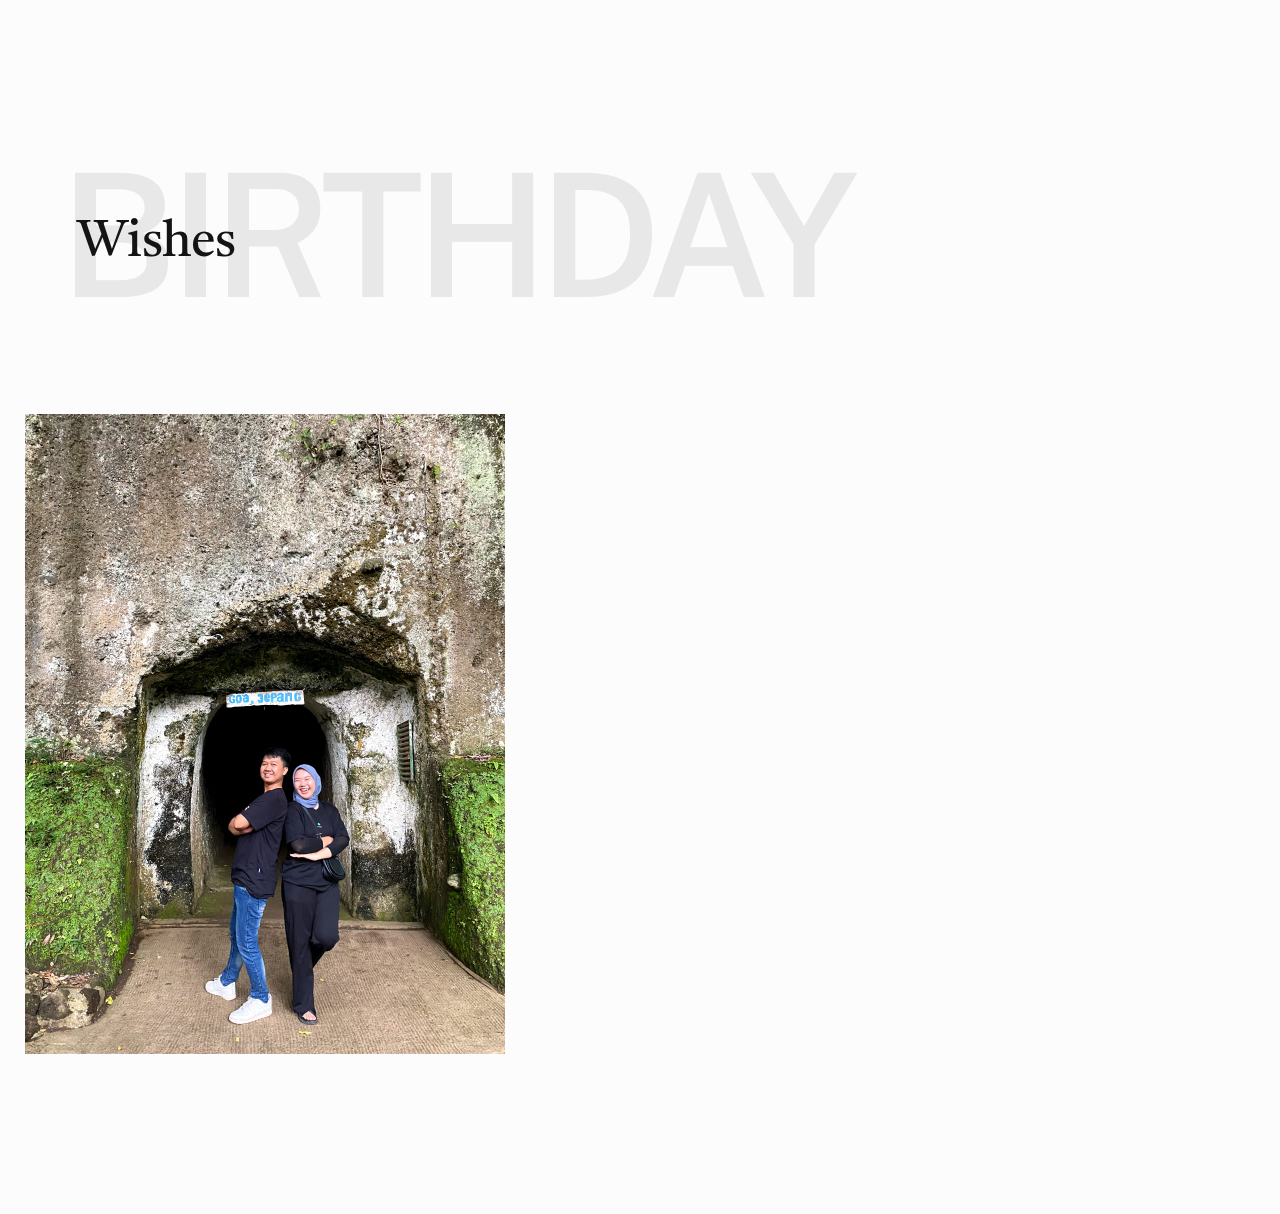
==== commit 7100dc09: "Update index2.html" ====
--- a/index2.html
+++ b/index2.html
@@ -60,129 +60,223 @@
 
             <div class="row folio-entries">
 
-                <div class="column entry">
-                    <a href="img/1a.jpeg" class="entry__link glightbox" data-glightbox="title: White Knit Cap; description: .entry__desc-01">
+                <div class="row folio-entries">
+
+                <div class="column entry">
+                    <a href="img/1ab.jpeg" class="entry__link glightbox"
+                        data-glightbox="title: REFA & ICHA; description: .entry__desc-01">
                         <div class="entry__thumb">
                             <img src="img/1a.jpeg" srcset="img/1a.jpeg 1x, img/1a.jpeg 2x" alt="">
                         </div>
                         <div class="entry__info">
                             <h4 class="entry__title">UCAPAN</h4>
-                            <div class="entry__cat">Refa(Ngab) and Teh Ica</div>
+                            <div class="entry__cat">REFA & ICHA</div>
                         </div>
                     </a>
 
                     <div class="glightbox-desc entry__desc-01">
                         <p>
-                            Dear WANDA WULANDARI! Selamat bertambah usia yaa! Semoga panjang umur,sehat selalu,dimudahkan rezekinya,dimudahkan segala urusannya. Semoga di usia yang sekarang menjadi pribadi yang lebih baik,lebih bahagia,dan lebih ceria lagi yaa😚 Semoga apapun yang yg belum tercapai diusia sebelumnya bisa tercapai semua keinginannya di usia yg sekrang😚 Semoga selalu dikelilingi orang2 baik dimanapun❤️
+                            Dear WANDA WULANDARI! Selamat bertambah usia yaa! Semoga panjang umur,sehat
+                            selalu,dimudahkan rezekinya,dimudahkan segala urusannya. Semoga di usia yang sekarang
+                            menjadi pribadi yang lebih baik,lebih bahagia,dan lebih ceria lagi yaa😚 Semoga apapun yang
+                            yg belum tercapai diusia sebelumnya bisa tercapai semua keinginannya di usia yg sekrang😚
+                            Semoga selalu dikelilingi orang2 baik dimanapun❤️
                             LOP U SOO!❤️❤️❤️❤️
                         </p>
                     </div>
                 </div> <!-- entry -->
 
                 <div class="column entry">
-                    <a href="images/folio/gallery/g-woodcraft.jpg" class="entry__link glightbox" data-glightbox="title: WoodCraft; description: .entry__desc-02">
-                        <div class="entry__thumb">
-                            <img src="images/folio/woodcraft.jpg" srcset="images/folio/woodcraft.jpg 1x, images/folio/woodcraft@2x.jpg 2x" alt="">
-                        </div>
-                        <div class="entry__info">
-                            <h4 class="entry__title">WoodCraft</h4>
-                            <div class="entry__cat">Product Design</div>
+                    <a href="img/2ab.jpeg" class="entry__link glightbox"
+                        data-glightbox="title: RIVAN & SHALUM; description: .entry__desc-02">
+                        <div class="entry__thumb">
+                            <img src="img/2a.jpeg" srcset="img/2a.jpeg 1x, img/2a.jpeg 2x" alt="">
+                        </div>
+                        <div class="entry__info">
+                            <h4 class="entry__title">UCAPAN</h4>
+                            <div class="entry__cat">RIVAN & SHALUM</div>
                         </div>
                     </a>
 
                     <div class="glightbox-desc entry__desc-02">
-                        <p>
-                        Lorem ipsum dolor sit amet consectetur, adipisicing elit. 
-                        Inventore ipsum iste soluta fugiat, impedit illum ducimus 
-                        deleniti facilis ab, tempora non! Nisi, tempora provident.
-                        <a href="https://www.behance.net/">Project Link</a>.
-                        </p>
-                    </div>
-                </div> <!-- entry -->
-
-                <div class="column entry">
-                    <a href="images/folio/gallery/g-tulips.jpg" class="entry__link glightbox" data-glightbox="title: Caffeine & Tulips; description: .entry__desc-03">
-                        <div class="entry__thumb">
-                            <img src="images/folio/caffeine_and_tulips.jpg" srcset="images/folio/caffeine_and_tulips.jpg 1x, images/folio/caffeine_and_tulips@2x.jpg 2x" alt="">
-                        </div>
-                        <div class="entry__info">
-                            <h4 class="entry__title">Caffeine & Tulips</h4>
-                            <div class="entry__cat">Brand Identity</div>
+                        <p>happy birthday wanda, wish you all the bestt
+                        </p>
+                    </div>
+                </div> <!-- entry -->
+
+                <div class="column entry">
+                    <a href="img/3ab.jpeg" class="entry__link glightbox"
+                        data-glightbox="title: ILHAM & VIERDA; description: .entry__desc-03">
+                        <div class="entry__thumb">
+                            <img src="img/3a.jpeg" srcset="img/3a.jpeg 1x, img/3a.jpeg 2x" alt="">
+                        </div>
+                        <div class="entry__info">
+                            <h4 class="entry__title">UCAPAN</h4>
+                            <div class="entry__cat">ILHAM & VIERDA</div>
                         </div>
                     </a>
 
                     <div class="glightbox-desc entry__desc-03">
-                        <p>
-                        Lorem ipsum dolor sit amet consectetur, adipisicing elit. 
-                        Inventore ipsum iste soluta fugiat, impedit illum ducimus 
-                        deleniti facilis ab, tempora non! Nisi, tempora provident.
-                        <a href="https://www.behance.net/">Project Link</a>.
-                        </p>
-                    </div>
-                </div> <!-- entry -->
-
-                <div class="column entry">
-                    <a href="images/folio/gallery/g-grayscale.jpg" class="entry__link glightbox" data-glightbox="title: Grayscale; description: .entry__desc-04">
-                        <div class="entry__thumb">
-                            <img src="images/folio/grayscale.jpg" srcset="images/folio/grayscale.jpg 1x, images/folio/grayscale@2x.jpg 2x" alt="">
-                        </div>
-                        <div class="entry__info">
-                            <h4 class="entry__title">Grayscale</h4>
-                            <div class="entry__cat">Product Design</div>
+                        <p>Kami dari keluarga cemara boam dan vierda mengucapkan "Wilujeng tepang taun" untuk wanda,
+                            panjang umur, sehat selalu, lancar rejeki dan karirnya, selalu diiringi dengan hal yang
+                            positif, hubungan yang langgeng sama yoga sampai SAH nikah kawin boga budak dan semoga apa
+                            yang disemogakan segera tersemogakan.
+
+                        </p>
+                    </div>
+                </div> <!-- entry -->
+
+                <div class="column entry">
+                    <a href="img/4ab.jpeg" class="entry__link glightbox"
+                        data-glightbox="title: ADJI & PASANGAN; description: .entry__desc-04">
+                        <div class="entry__thumb">
+                            <img src="img/4a.jpeg" srcset="img/4a.jpeg 1x, img/4a.jpeg 2x" alt="">
+                        </div>
+                        <div class="entry__info">
+                            <h4 class="entry__title">UCAPAN</h4>
+                            <div class="entry__cat">ADJI & PASANGAN</div>
                         </div>
                     </a>
 
                     <div class="glightbox-desc entry__desc-04">
                         <p>
-                        Lorem ipsum dolor sit amet consectetur, adipisicing elit. 
-                        Inventore ipsum iste soluta fugiat, impedit illum ducimus 
-                        deleniti facilis ab, tempora non! Nisi, tempora provident.
-                        <a href="https://www.behance.net/">Project Link</a>.
-                        </p>
-                    </div>
-                </div> <!-- entry -->
-
-                <div class="column entry">
-                    <a href="images/folio/gallery/g-lamp.jpg" class="entry__link glightbox" data-glightbox="title: The Lamp; description: .entry__desc-05">
-                        <div class="entry__thumb">
-                            <img src="images/folio/lamp.jpg" srcset="images/folio/lamp.jpg 1x, images/folio/lamp@2x.jpg 2x" alt="">
-                        </div>
-                        <div class="entry__info">
-                            <h4 class="entry__title">The Lamp</h4>
-                            <div class="entry__cat">Brand Identity</div>
+                            Barakallah fii umrik! Semoga Allah memberkahi umurmu dengan kelimpahan rizki, kebahagiaan
+                            yang tak terhingga, dan keberkahan yang melimpah di setiap langkahmu
+                        </p>
+                    </div>
+                </div> <!-- entry -->
+
+                <div class="column entry">
+                    <a href="img/5ab.jpeg" class="entry__link glightbox"
+                        data-glightbox="title: RIZKI & RISNA; description: .entry__desc-05">
+                        <div class="entry__thumb">
+                            <img src="img/5a.jpeg" srcset="img/5a.jpeg 1x, img/5a.jpeg 2x" alt="">
+                        </div>
+                        <div class="entry__info">
+                            <h4 class="entry__title">UCAPAN</h4>
+                            <div class="entry__cat">RIZKI & RISNA</div>
                         </div>
                     </a>
 
                     <div class="glightbox-desc entry__desc-05">
                         <p>
-                        Lorem ipsum dolor sit amet consectetur, adipisicing elit. 
-                        Inventore ipsum iste soluta fugiat, impedit illum ducimus 
-                        deleniti facilis ab, tempora non! Nisi, tempora provident.
-                        <a href="https://www.behance.net/">Project Link</a>.
-                        </p>
-                    </div>
-                </div> <!-- entry -->
-
-                <div class="column entry">
-                    <a href="images/folio/gallery/g-tropical.jpg" class="entry__link glightbox" data-glightbox="title: Tropical; description: .entry__desc-06">
-                        <div class="entry__thumb">
-                            <img src="images/folio/tropical.jpg" srcset="images/folio/tropical.jpg 1x, images/folio/tropical@2x.jpg 2x" alt="">
-                        </div>
-                        <div class="entry__info">
-                            <h4 class="entry__title">Tropical</h4>
-                            <div class="entry__cat">Frontend Design</div>
+                            selamat ulang tahun wanda
+                            wish you all the best ✨
+                            semoga apa yang disemogakan tersemogakan.
+                            walaupun belum pernah ketemu tapi semoga nnti bisa kenal ya🤏🏻
+                            <br>
+                            by : pasangan harmonis iki&deis
+                        </p>
+                    </div>
+                </div> <!-- entry -->
+
+                <div class="column entry">
+                    <a href="img/6ab.jpeg" class="entry__link glightbox"
+                        data-glightbox="title: RIZKI NUR; description: .entry__desc-06">
+                        <div class="entry__thumb">
+                            <img src="img/6a.jpeg" srcset="img/6a.jpeg 1x, img/6a.jpeg 2x" alt="">
+                        </div>
+                        <div class="entry__info">
+                            <h4 class="entry__title">UCAPAN</h4>
+                            <div class="entry__cat">RIZKI</div>
                         </div>
                     </a>
 
                     <div class="glightbox-desc entry__desc-06">
                         <p>
-                        Lorem ipsum dolor sit amet consectetur, adipisicing elit. 
-                        Inventore ipsum iste soluta fugiat, impedit illum ducimus 
-                        deleniti facilis ab, tempora non! Nisi, tempora provident.
-                        <a href="https://www.behance.net/">Project Link</a>.
-                        </p>
-                    </div>
-                </div> <!-- entry --> 
+                            Happy birthday, Wanda! Semoga di tahun ini impianmu dikabulkan dan kamu bisa merasakan
+                            kebahagiaan bersama yoga.
+                        </p>
+                    </div>
+                </div> <!-- entry -->
+                <div class="column entry">
+                    <a href="img/7ab.jpeg" class="entry__link glightbox"
+                        data-glightbox="title: RAYHAN; description: .entry__desc-07">
+                        <div class="entry__thumb">
+                            <img src="img/7a.jpeg" srcset="img/7a.jpeg 1x, img/7a.jpeg 2x" alt="">
+                        </div>
+                        <div class="entry__info">
+                            <h4 class="entry__title">UCAPAN</h4>
+                            <div class="entry__cat">RAYHAN</div>
+                        </div>
+                    </a>
+
+                    <div class="glightbox-desc entry__desc-07">
+                        <p>
+                            selamat ulang tahun sob, panjang panjang umurnya, sehat selalu, semoga dilancarkan segala
+                            galanya, langgeng terus sareng yoga subuhna🤙
+                        </p>
+                    </div>
+                </div> <!-- entry -->
+                <div class="column entry">
+                    <a href="img/8ab.jpeg" class="entry__link glightbox"
+                        data-glightbox="title: DAPE; description: .entry__desc-08">
+                        <div class="entry__thumb">
+                            <img src="img/8a.jpeg" srcset="img/8a.jpeg 1x, img/8a.jpeg 2x" alt="">
+                        </div>
+                        <div class="entry__info">
+                            <h4 class="entry__title">UCAPAN</h4>
+                            <div class="entry__cat">DAPE</div>
+                        </div>
+                    </a>
+
+                    <div class="glightbox-desc entry__desc-08">
+                        <p>
+                            selemat ulang tahun! semoga selalu sehat dan bahagia! jangan pernah menyerah dengan semua
+                            mimpi sama tujuan kamu! masih muda santai~
+                            oh iya langgeng terus sama yoga, cekek we jiga kieu 😶‍🌫️ mun aneh-aneh strong da si yoga
+                            mah.
+                            wishing you all the best!!
+                        </p>
+                    </div>
+                </div> <!-- entry -->
+                <div class="column entry">
+                    <a href="img/9ab.jpeg" class="entry__link glightbox"
+                        data-glightbox="title: RAMDAN; description: .entry__desc-09">
+                        <div class="entry__thumb">
+                            <img src="img/9a.jpeg" srcset="img/9a.jpeg 1x, img/9a.jpeg 2x" alt="">
+                        </div>
+                        <div class="entry__info">
+                            <h4 class="entry__title">UCAPAN</h4>
+                            <div class="entry__cat">RAMDAN</div>
+                        </div>
+                    </a>
+
+                    <div class="glightbox-desc entry__desc-09">
+                        <p>
+                            selamat bertambah usia ya, semoga panjang umur, sehat selalu dan yang diinginkan atau
+                            dicita-citakan
+                            tercapai secepatnyaaa, and langgeng trus sama mas goy🫡✨
+                        </p>
+                    </div>
+                </div> <!-- entry -->
+                <div class="column entry">
+                    <a href="img/10ab.jpeg" class="entry__link glightbox"
+                        data-glightbox="title: BILAL & MONIKA; description: .entry__desc-10">
+                        <div class="entry__thumb">
+                            <img src="img/10a.jpeg" srcset="img/10a.jpeg 1x, img/10a.jpeg 2x" alt="">
+                        </div>
+                        <div class="entry__info">
+                            <h4 class="entry__title">UCAPAN</h4>
+                            <div class="entry__cat">BILAL & MONIKA</div>
+                        </div>
+                    </a>
+
+                    <div class="glightbox-desc entry__desc-10">
+                        <p>
+                            Halo Wanda…
+                            <br>
+                            Denger” kmu lg ulang tahun yg ke 23 yaa 😁
+                            Selamat ulang tahun yaa 🥳Semoga di umur yg ke 23 ini bisa cepet nyusul kita yaa kya di foto
+                            😁 Semoga di beri umur panjang, sehat selalu, bahagia selalu. Aamiinnn 🤲🏻
+                            Betah” yaa sma Yoga biar yoganya ga kesepian lg 🤣
+                            Kalo yoga macem” mah citak aja langsung okhayyy 👌🏻
+                            Doa terbaik pokonya buat Wanda…
+                            <br>
+                            Bilal & Monik
+                        </p>
+                    </div>
+                </div> <!-- entry -->
 
             </div> <!-- folio entries -->
 
@@ -201,4 +295,4 @@
     
 
 </body>
-</html>+</html>
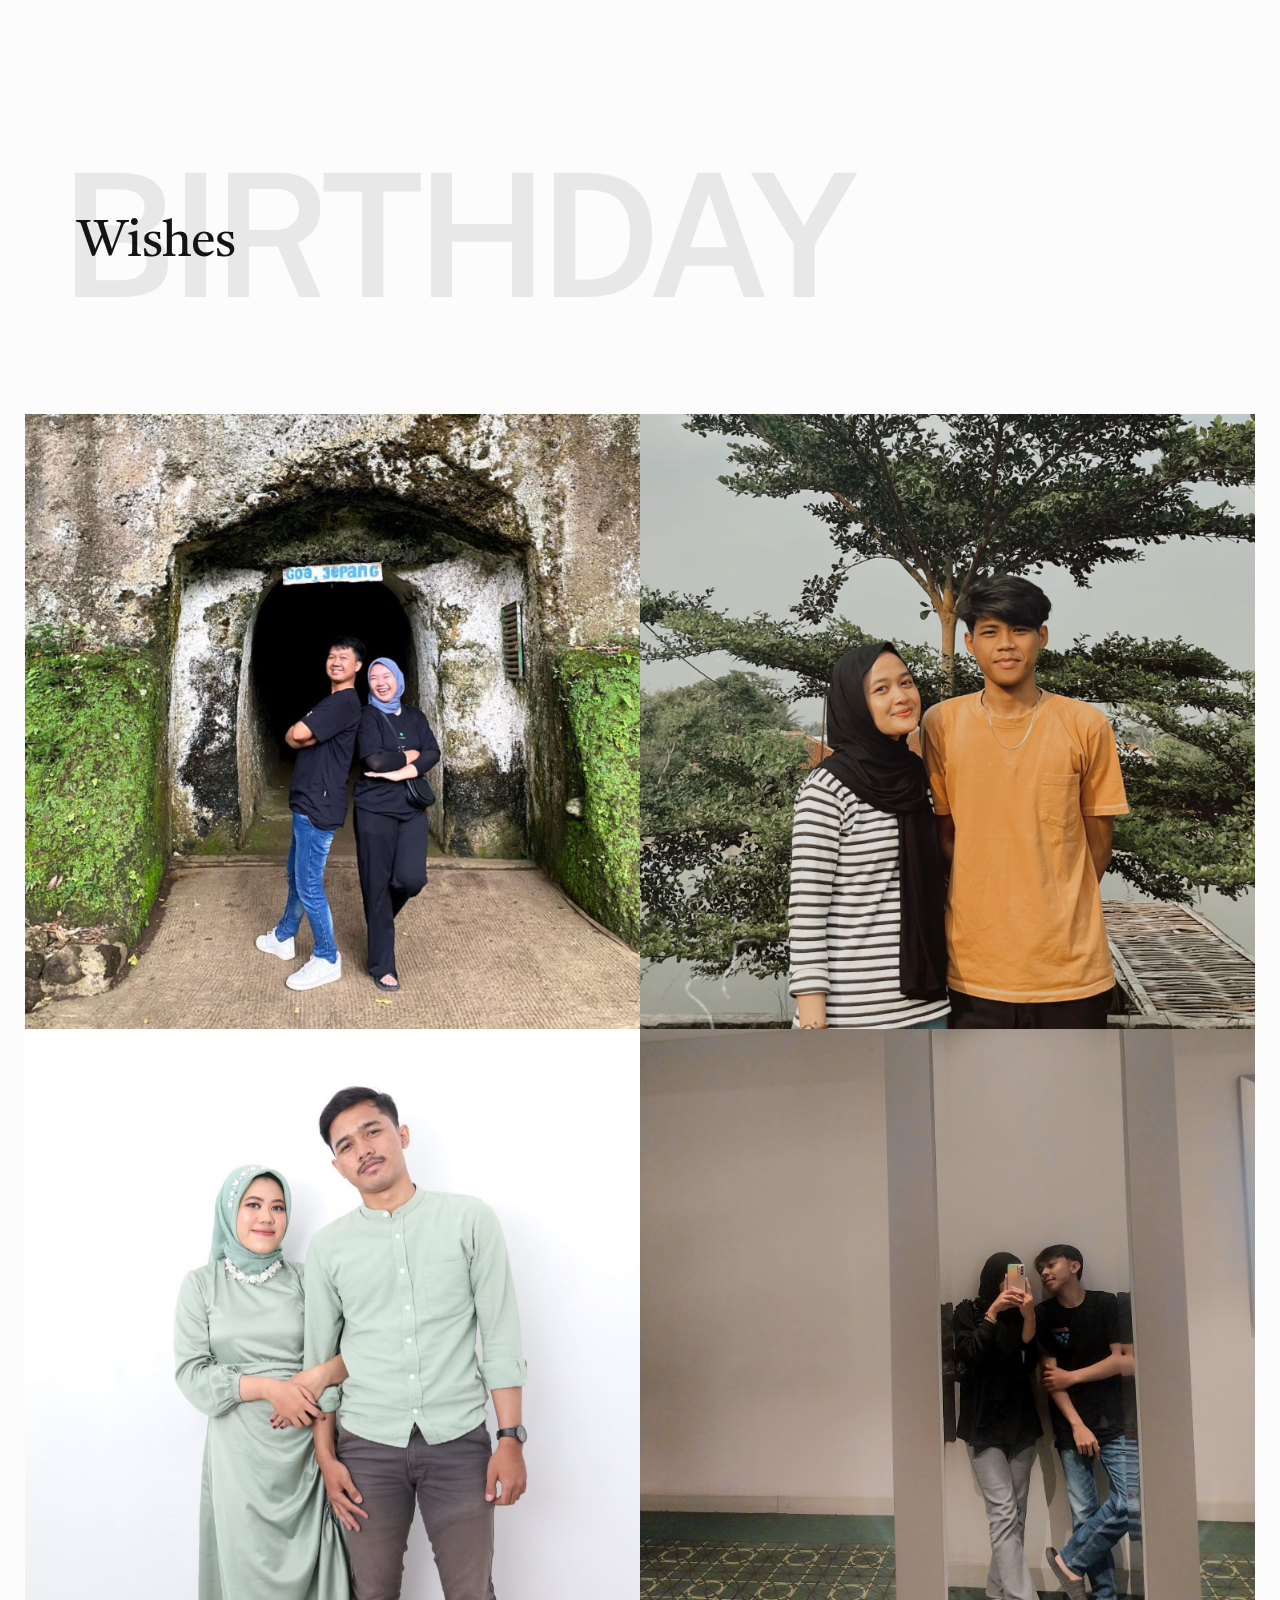
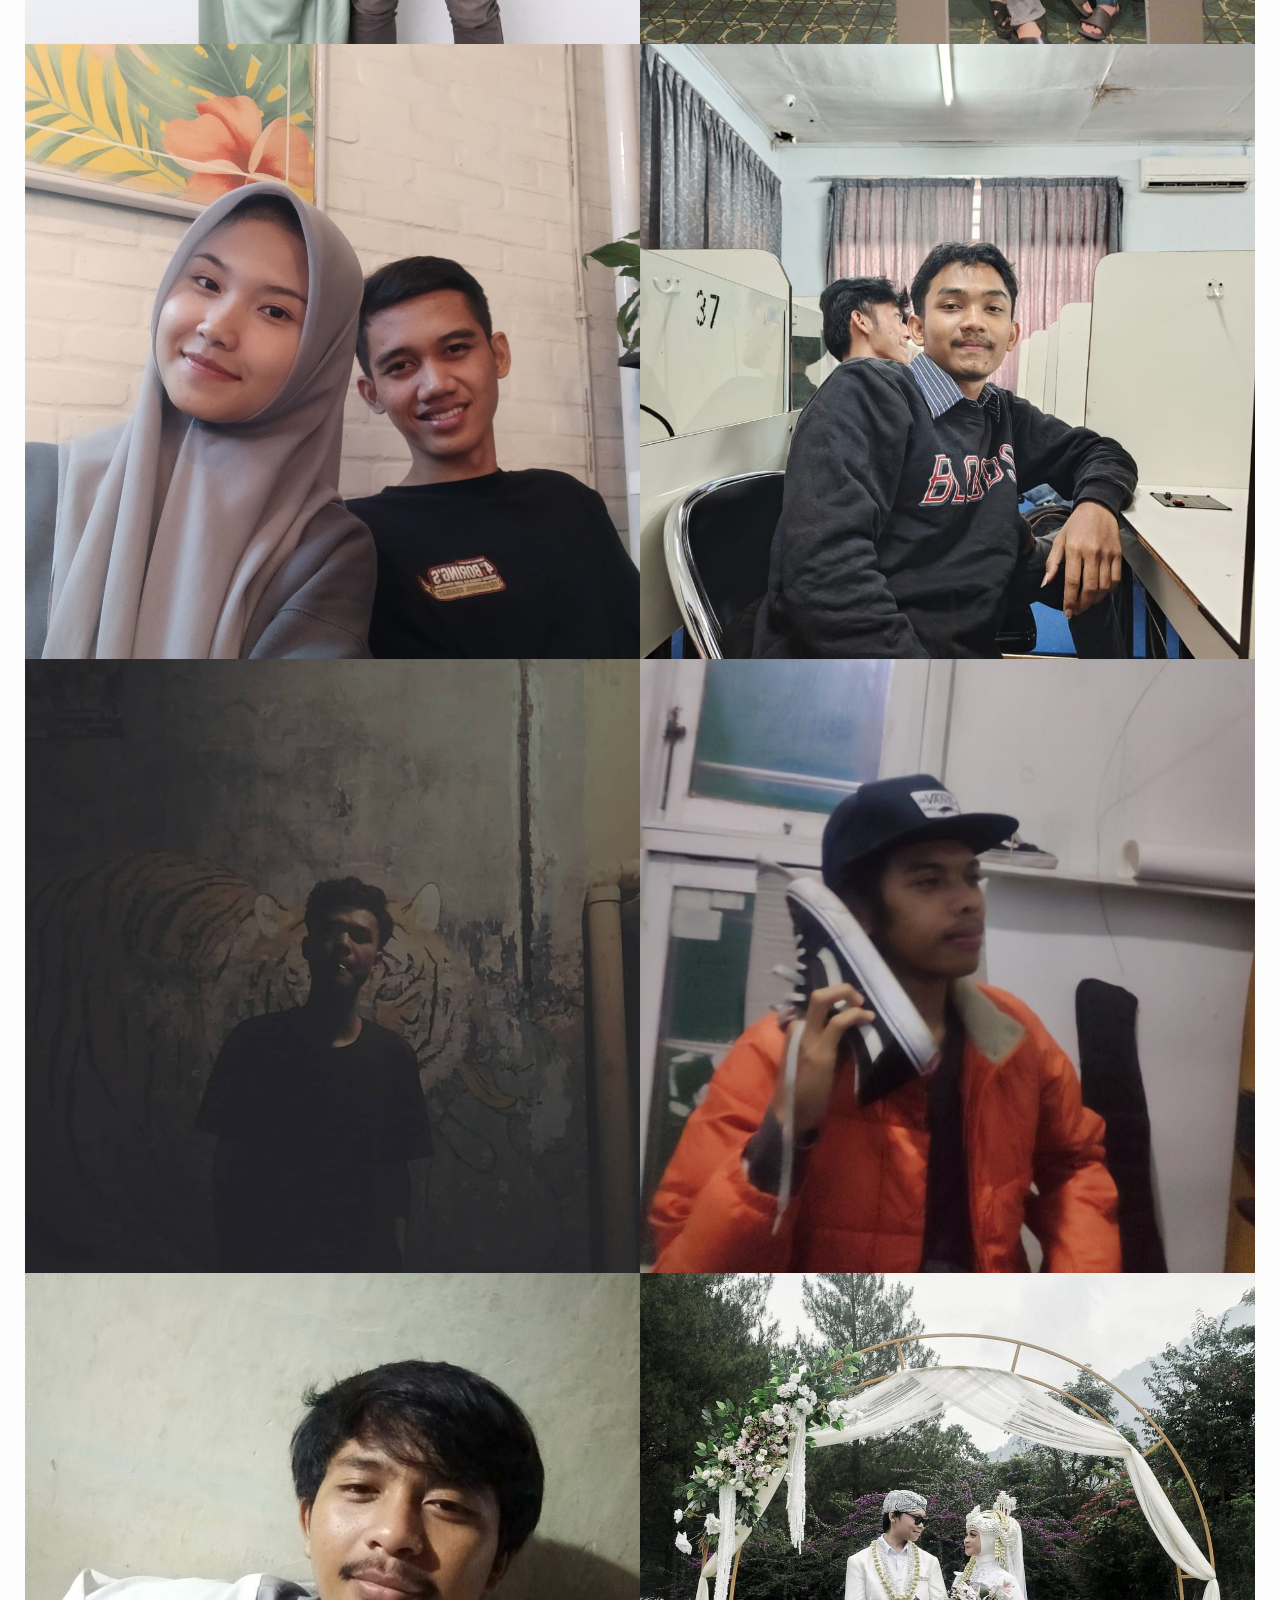
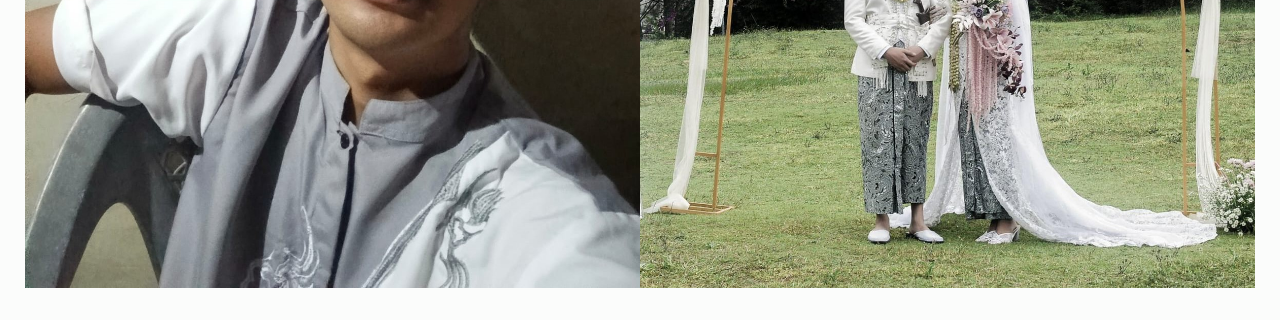
==== commit ffa2b785: "Update index2.html" ====
--- a/index2.html
+++ b/index2.html
@@ -66,7 +66,7 @@
                     <a href="img/1ab.jpeg" class="entry__link glightbox"
                         data-glightbox="title: REFA & ICHA; description: .entry__desc-01">
                         <div class="entry__thumb">
-                            <img src="img/1a.jpeg" srcset="img/1a.jpeg 1x, img/1a.jpeg 2x" alt="">
+                            <img src="img/1a.jpg" srcset="img/1a.jpg 1x, img/1a.jpg 2x" alt="">
                         </div>
                         <div class="entry__info">
                             <h4 class="entry__title">UCAPAN</h4>
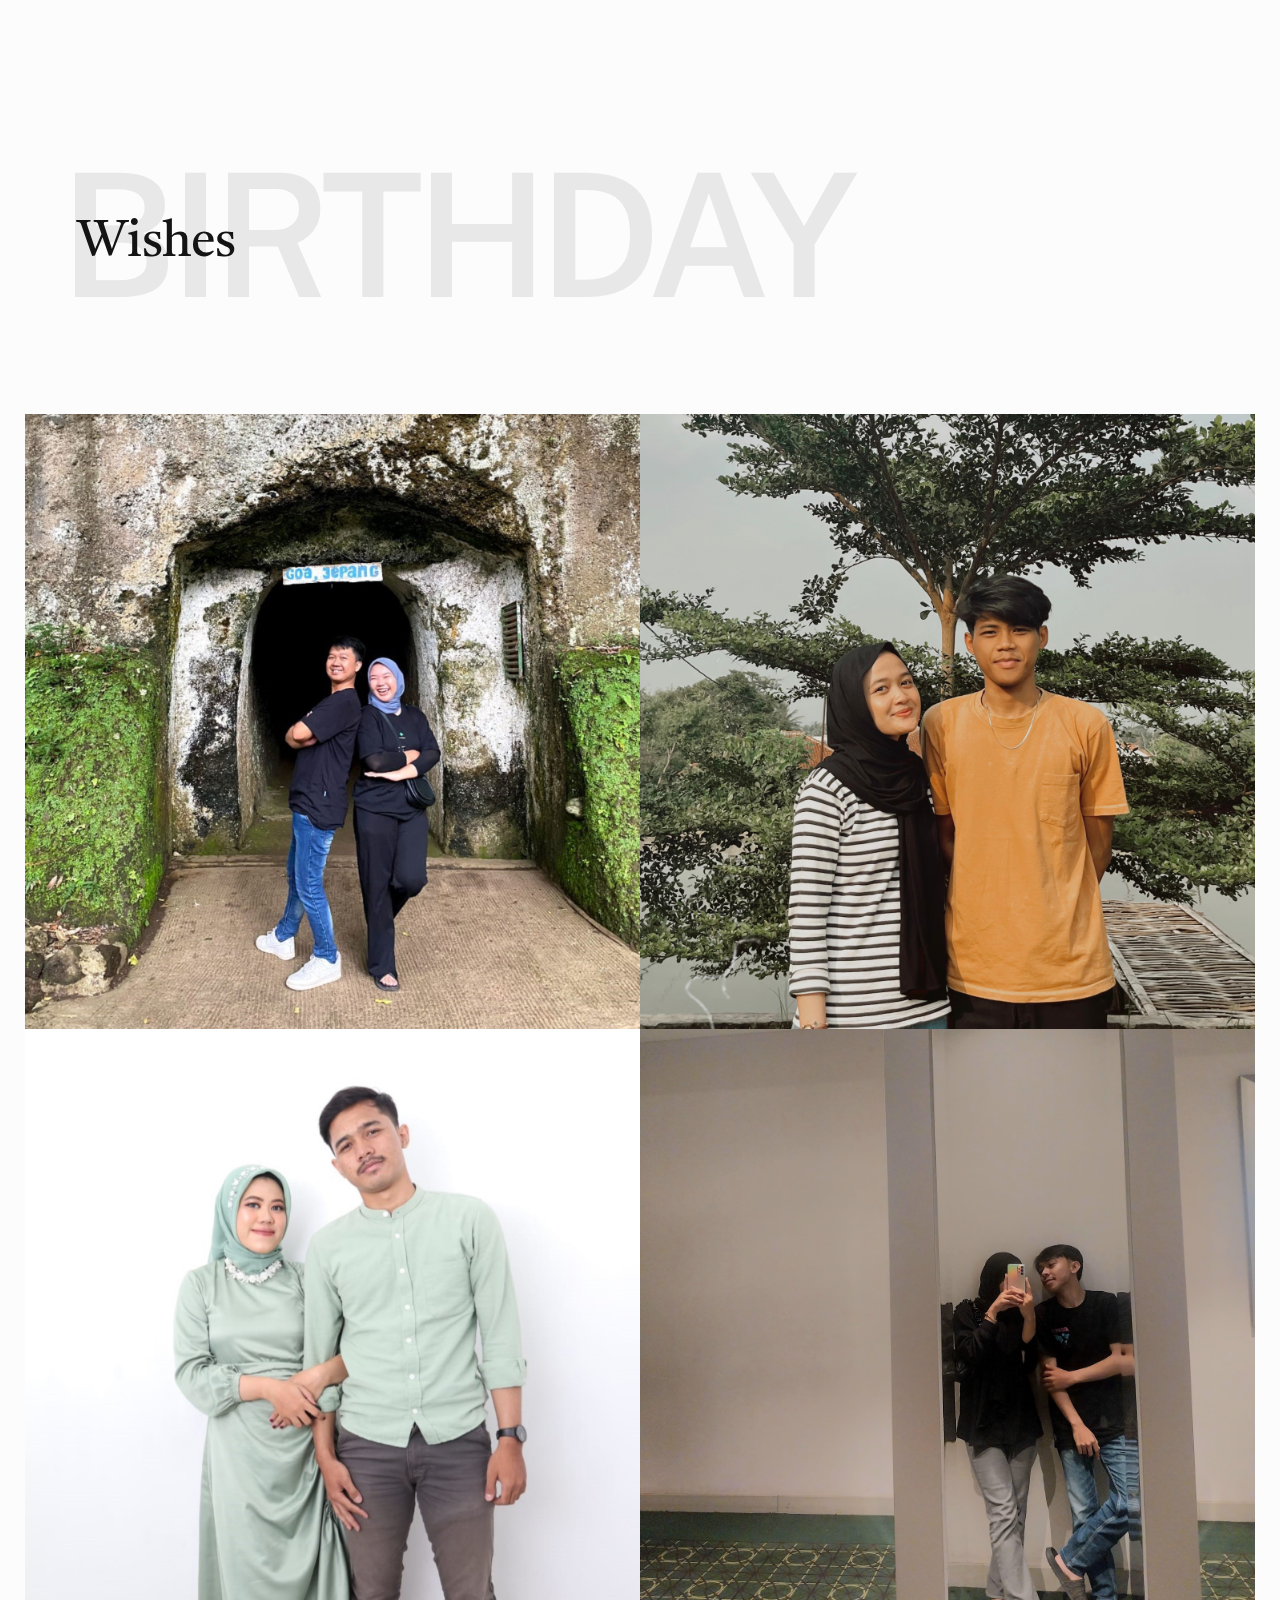
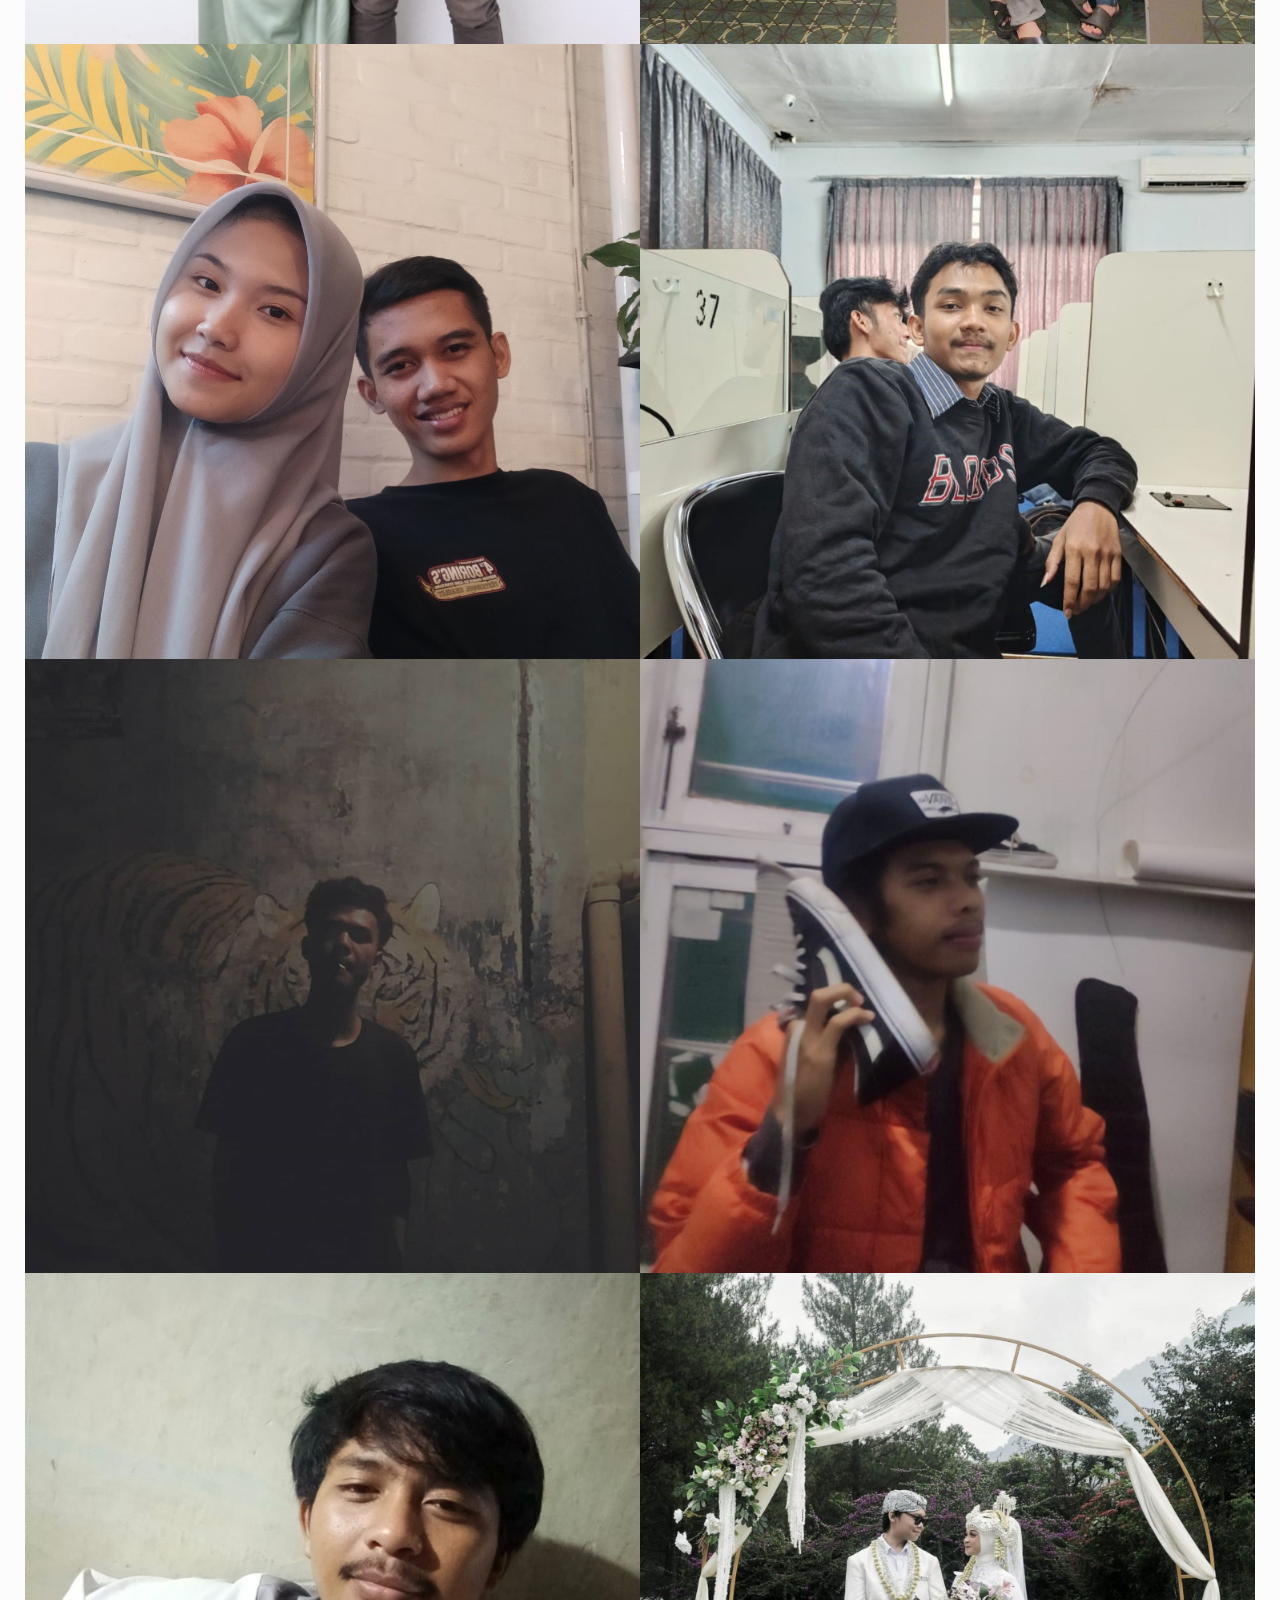
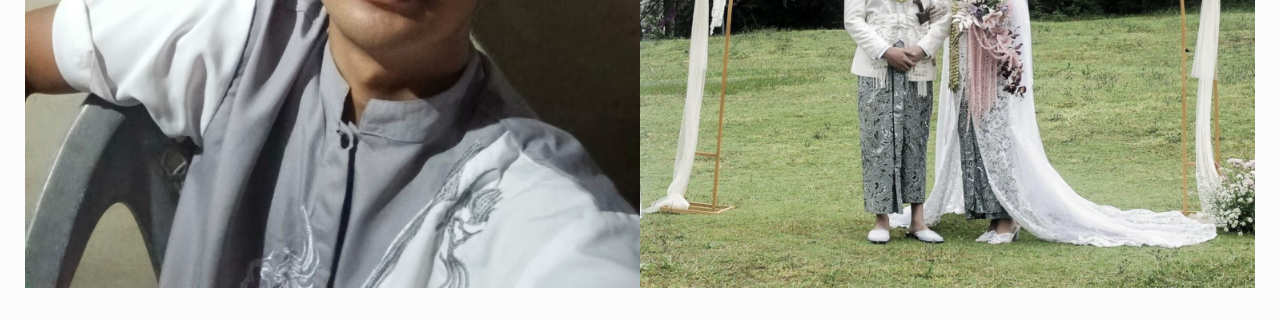
==== commit c30232cf: "Update index2.html" ====
--- a/index2.html
+++ b/index2.html
@@ -108,7 +108,7 @@
                     <a href="img/3ab.jpeg" class="entry__link glightbox"
                         data-glightbox="title: ILHAM & VIERDA; description: .entry__desc-03">
                         <div class="entry__thumb">
-                            <img src="img/3a.jpeg" srcset="img/3a.jpeg 1x, img/3a.jpeg 2x" alt="">
+                            <img src="img/3a.jpg" srcset="img/3a.jpg 1x, img/3a.jpg 2x" alt="">
                         </div>
                         <div class="entry__info">
                             <h4 class="entry__title">UCAPAN</h4>
@@ -174,7 +174,7 @@
                     <a href="img/6ab.jpeg" class="entry__link glightbox"
                         data-glightbox="title: RIZKI NUR; description: .entry__desc-06">
                         <div class="entry__thumb">
-                            <img src="img/6a.jpeg" srcset="img/6a.jpeg 1x, img/6a.jpeg 2x" alt="">
+                            <img src="img/6a.jpg" srcset="img/6a.jpg 1x, img/6a.jpg 2x" alt="">
                         </div>
                         <div class="entry__info">
                             <h4 class="entry__title">UCAPAN</h4>
@@ -193,7 +193,7 @@
                     <a href="img/7ab.jpeg" class="entry__link glightbox"
                         data-glightbox="title: RAYHAN; description: .entry__desc-07">
                         <div class="entry__thumb">
-                            <img src="img/7a.jpeg" srcset="img/7a.jpeg 1x, img/7a.jpeg 2x" alt="">
+                            <img src="img/7a.jpg" srcset="img/7a.jpg 1x, img/7a.jpg 2x" alt="">
                         </div>
                         <div class="entry__info">
                             <h4 class="entry__title">UCAPAN</h4>
@@ -212,7 +212,7 @@
                     <a href="img/8ab.jpeg" class="entry__link glightbox"
                         data-glightbox="title: DAPE; description: .entry__desc-08">
                         <div class="entry__thumb">
-                            <img src="img/8a.jpeg" srcset="img/8a.jpeg 1x, img/8a.jpeg 2x" alt="">
+                            <img src="img/8a.jpg" srcset="img/8a.jpg 1x, img/8a.jpg 2x" alt="">
                         </div>
                         <div class="entry__info">
                             <h4 class="entry__title">UCAPAN</h4>
@@ -234,7 +234,7 @@
                     <a href="img/9ab.jpeg" class="entry__link glightbox"
                         data-glightbox="title: RAMDAN; description: .entry__desc-09">
                         <div class="entry__thumb">
-                            <img src="img/9a.jpeg" srcset="img/9a.jpeg 1x, img/9a.jpeg 2x" alt="">
+                            <img src="img/9a.jpg" srcset="img/9a.jpg 1x, img/9a.jpg 2x" alt="">
                         </div>
                         <div class="entry__info">
                             <h4 class="entry__title">UCAPAN</h4>
@@ -254,7 +254,7 @@
                     <a href="img/10ab.jpeg" class="entry__link glightbox"
                         data-glightbox="title: BILAL & MONIKA; description: .entry__desc-10">
                         <div class="entry__thumb">
-                            <img src="img/10a.jpeg" srcset="img/10a.jpeg 1x, img/10a.jpeg 2x" alt="">
+                            <img src="img/10a.jpg" srcset="img/10a.jpg 1x, img/10a.jpg 2x" alt="">
                         </div>
                         <div class="entry__info">
                             <h4 class="entry__title">UCAPAN</h4>
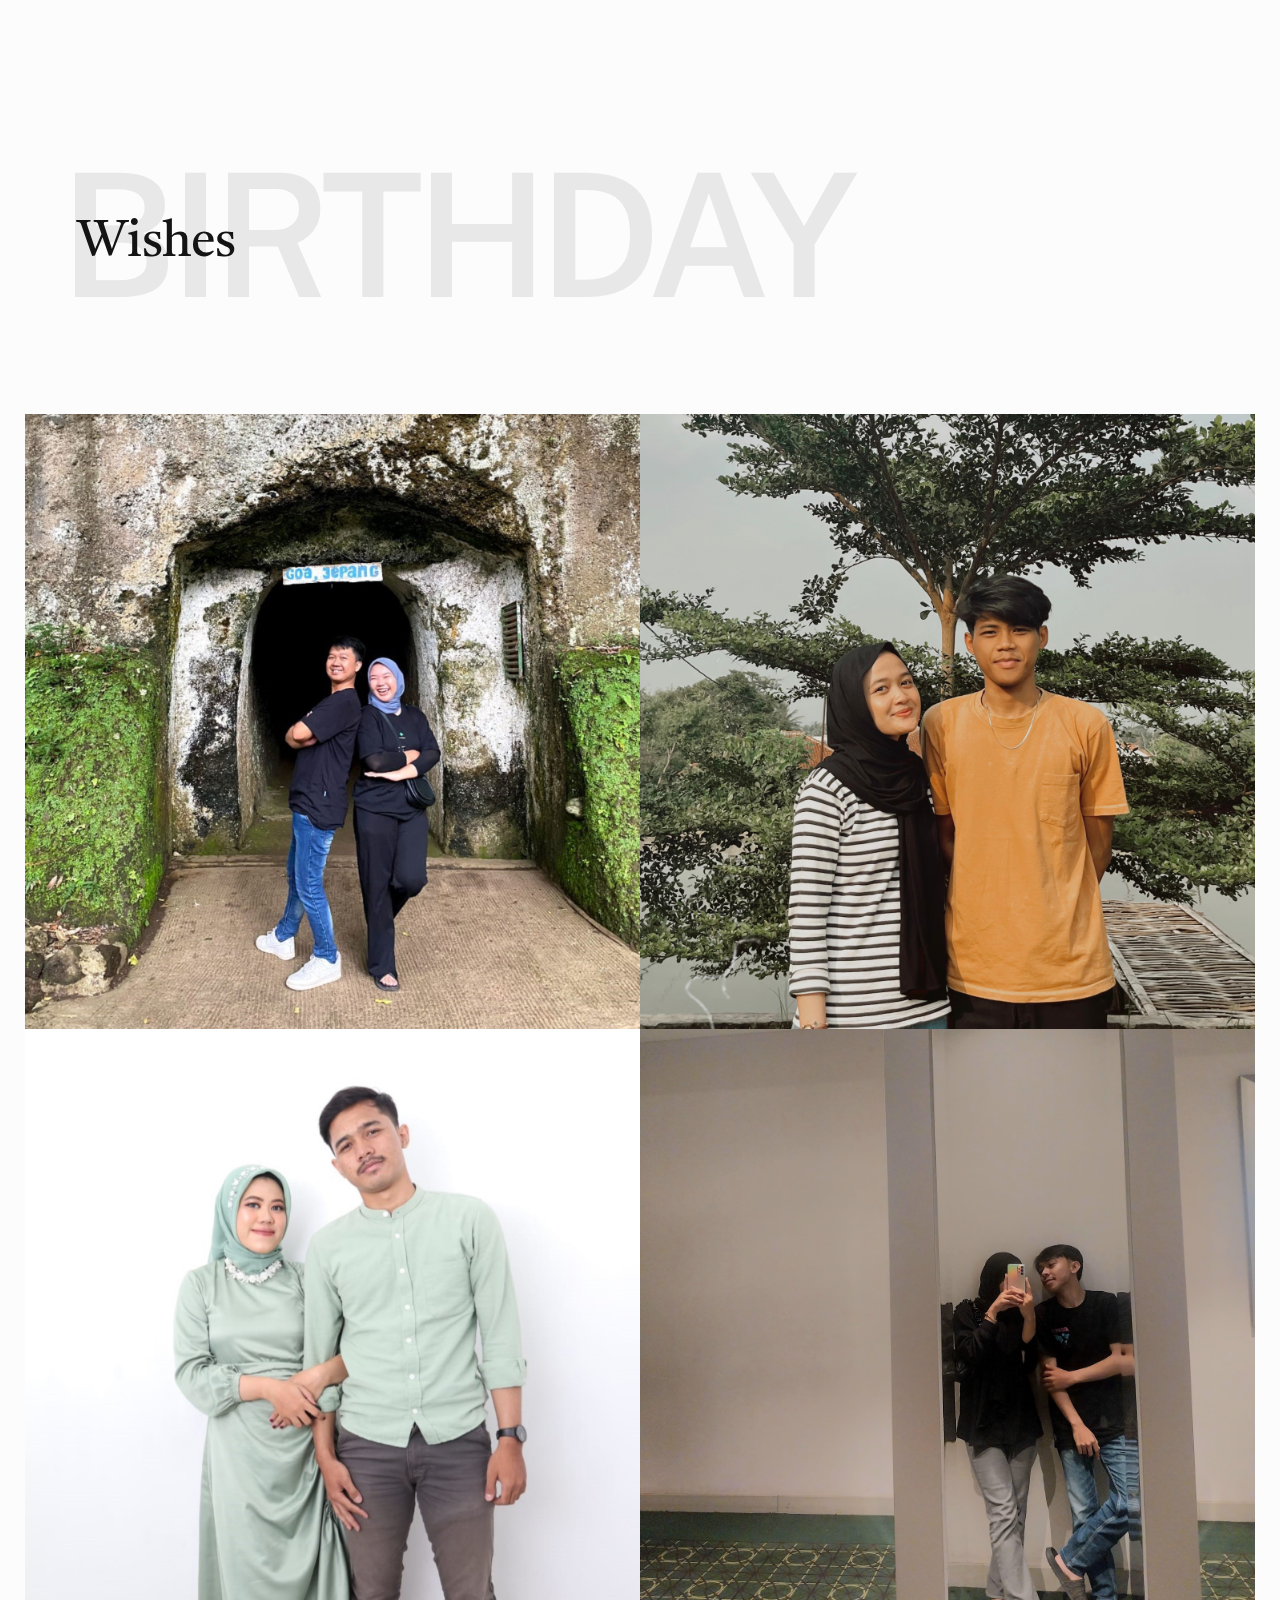
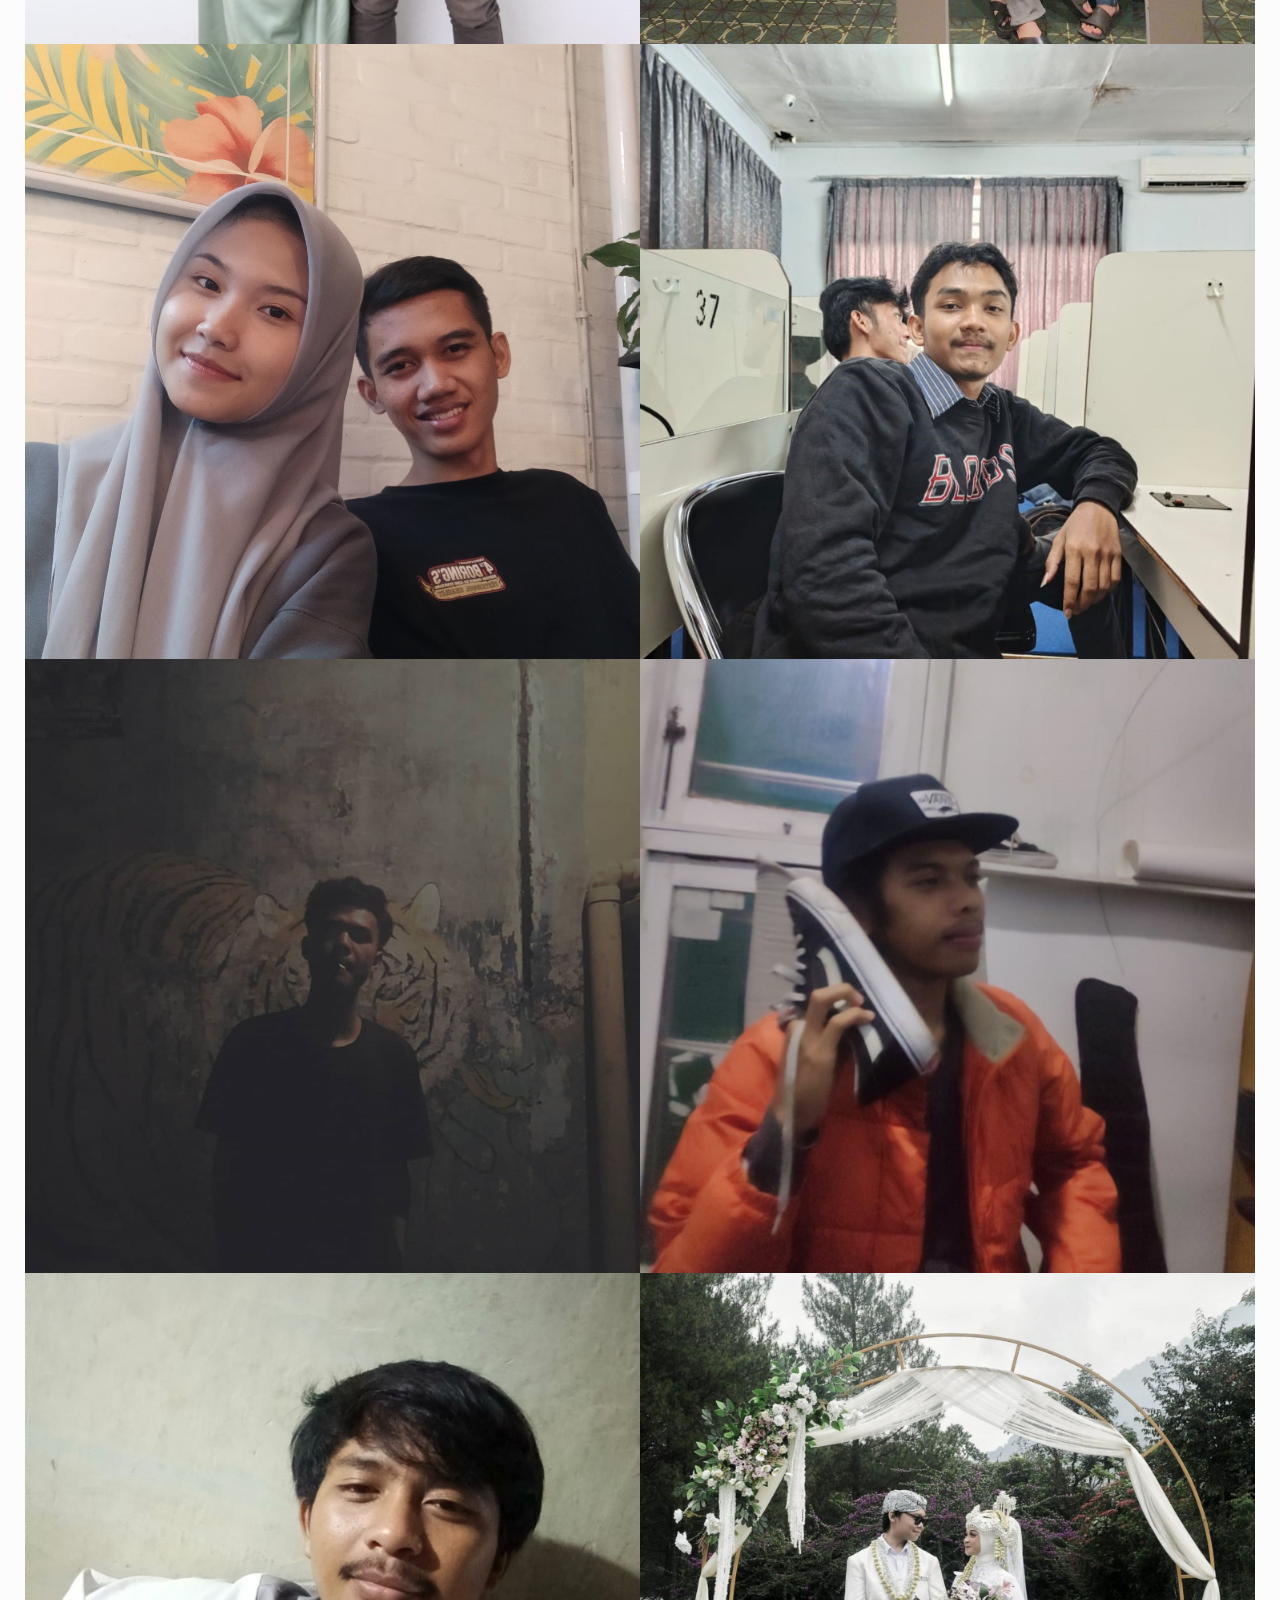
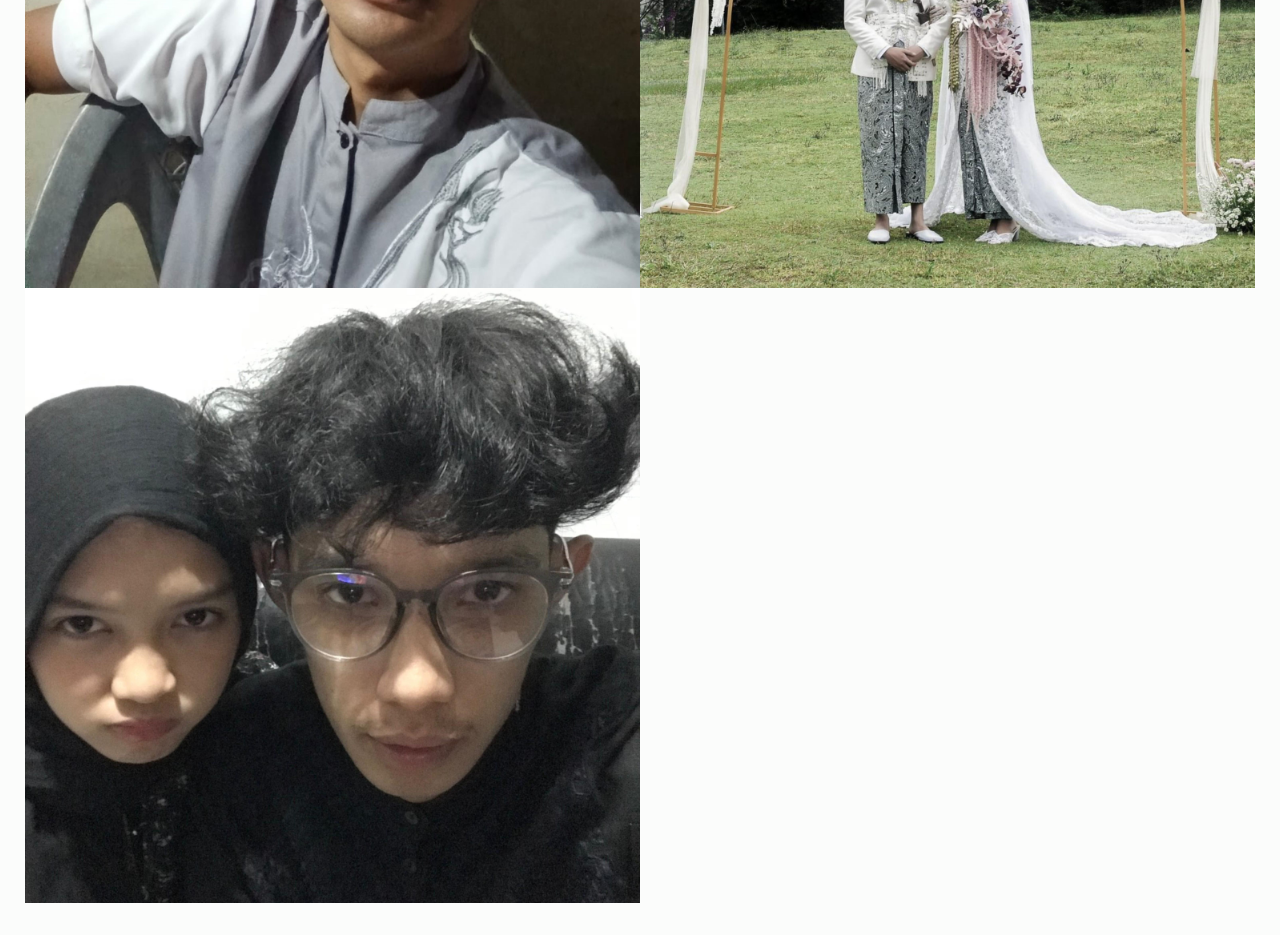
==== commit 55e3535c: "Update index2.html" ====
--- a/index2.html
+++ b/index2.html
@@ -277,6 +277,27 @@
                         </p>
                     </div>
                 </div> <!-- entry -->
+                    
+                <div class="column entry">
+                    <a href="img/11ab.jpeg" class="entry__link glightbox"
+                        data-glightbox="title: DOMI & FELI; description: .entry__desc-11">
+                        <div class="entry__thumb">
+                            <img src="img/11a.jpg" srcset="img/11a.jpg 1x, img/11a.jpg 2x" alt="">
+                        </div>
+                        <div class="entry__info">
+                            <h4 class="entry__title">UCAPAN</h4>
+                            <div class="entry__cat">DOMI & FELI</div>
+                        </div>
+                    </a>
+
+                    <div class="glightbox-desc entry__desc-11">
+                        <p>
+                            Selamattt ulangg tahunnn teh wandaa🫶🏻, semogaa teteh sehat selaluu, panjang umur, sukses selalu, dan diberikan rezeki yg lancar yaa teh!!. Semoga  Tuhan memberikan apa yang diharapkan selama ini, semoga di usiaa teh wan yg bertambah inii selaluu diberikan kebahagiaan yg berlimpah, pokonyaaa doa terbaik buat teteh. We sending you smiles, hugs, and lots of good vibes on ur special day. Happy birthday yaaa teh wanda! 🫶🏻🫶🏻-fel
+<br>
+kalo dari akuu sih buat teh wanda selaluu jadi orang yg berpikiran jernih walaupun suda lebih dewasa di umur yg sekarang harus makin mateng buat ngambil keputusan apapun 'ITU' selalu sehat di lancarkan rezeki nyaa di luruskan jalan dan amal ibadah nya di mudahkan  semua kegiatan nya ya teh Wanda, Big hug for u teh dari domi sama felita 🧏🏽🦖.
+                        </p>
+                    </div>
+                </div> <!-- entry -->
 
             </div> <!-- folio entries -->
 
